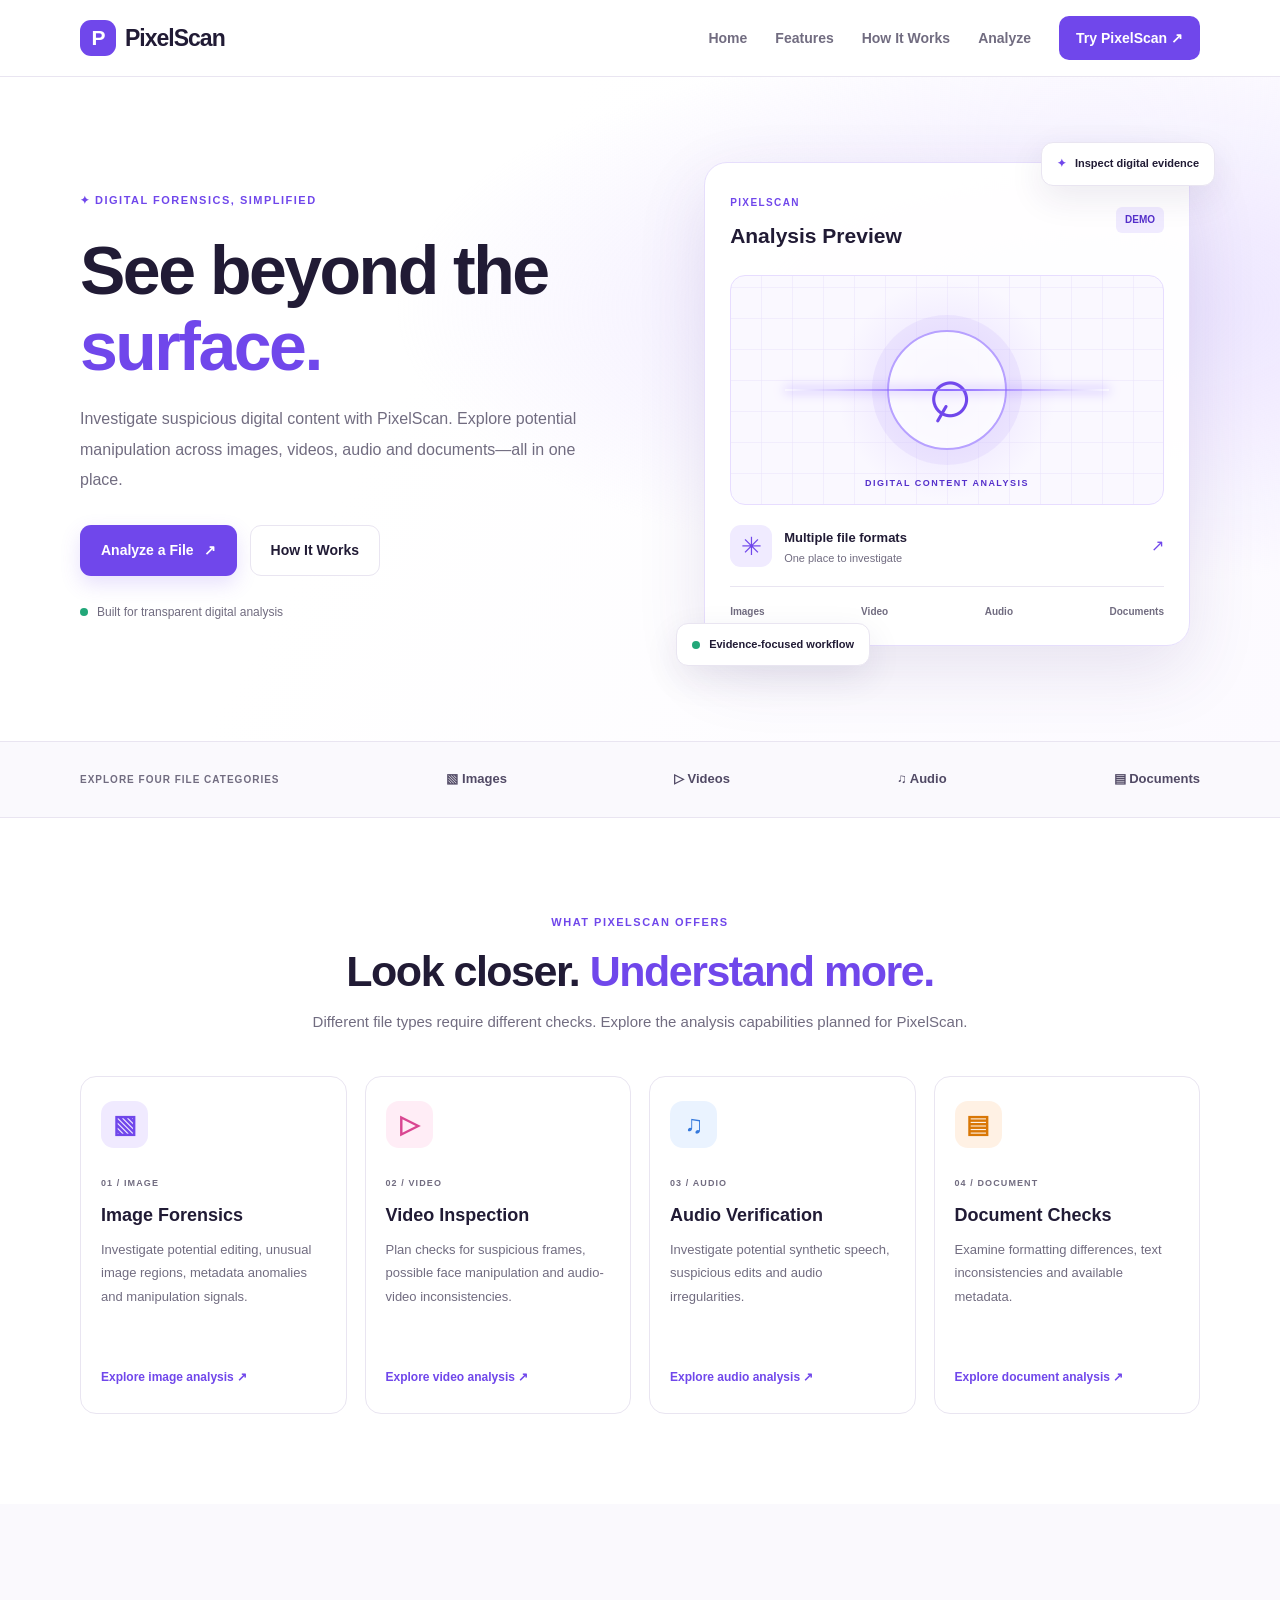
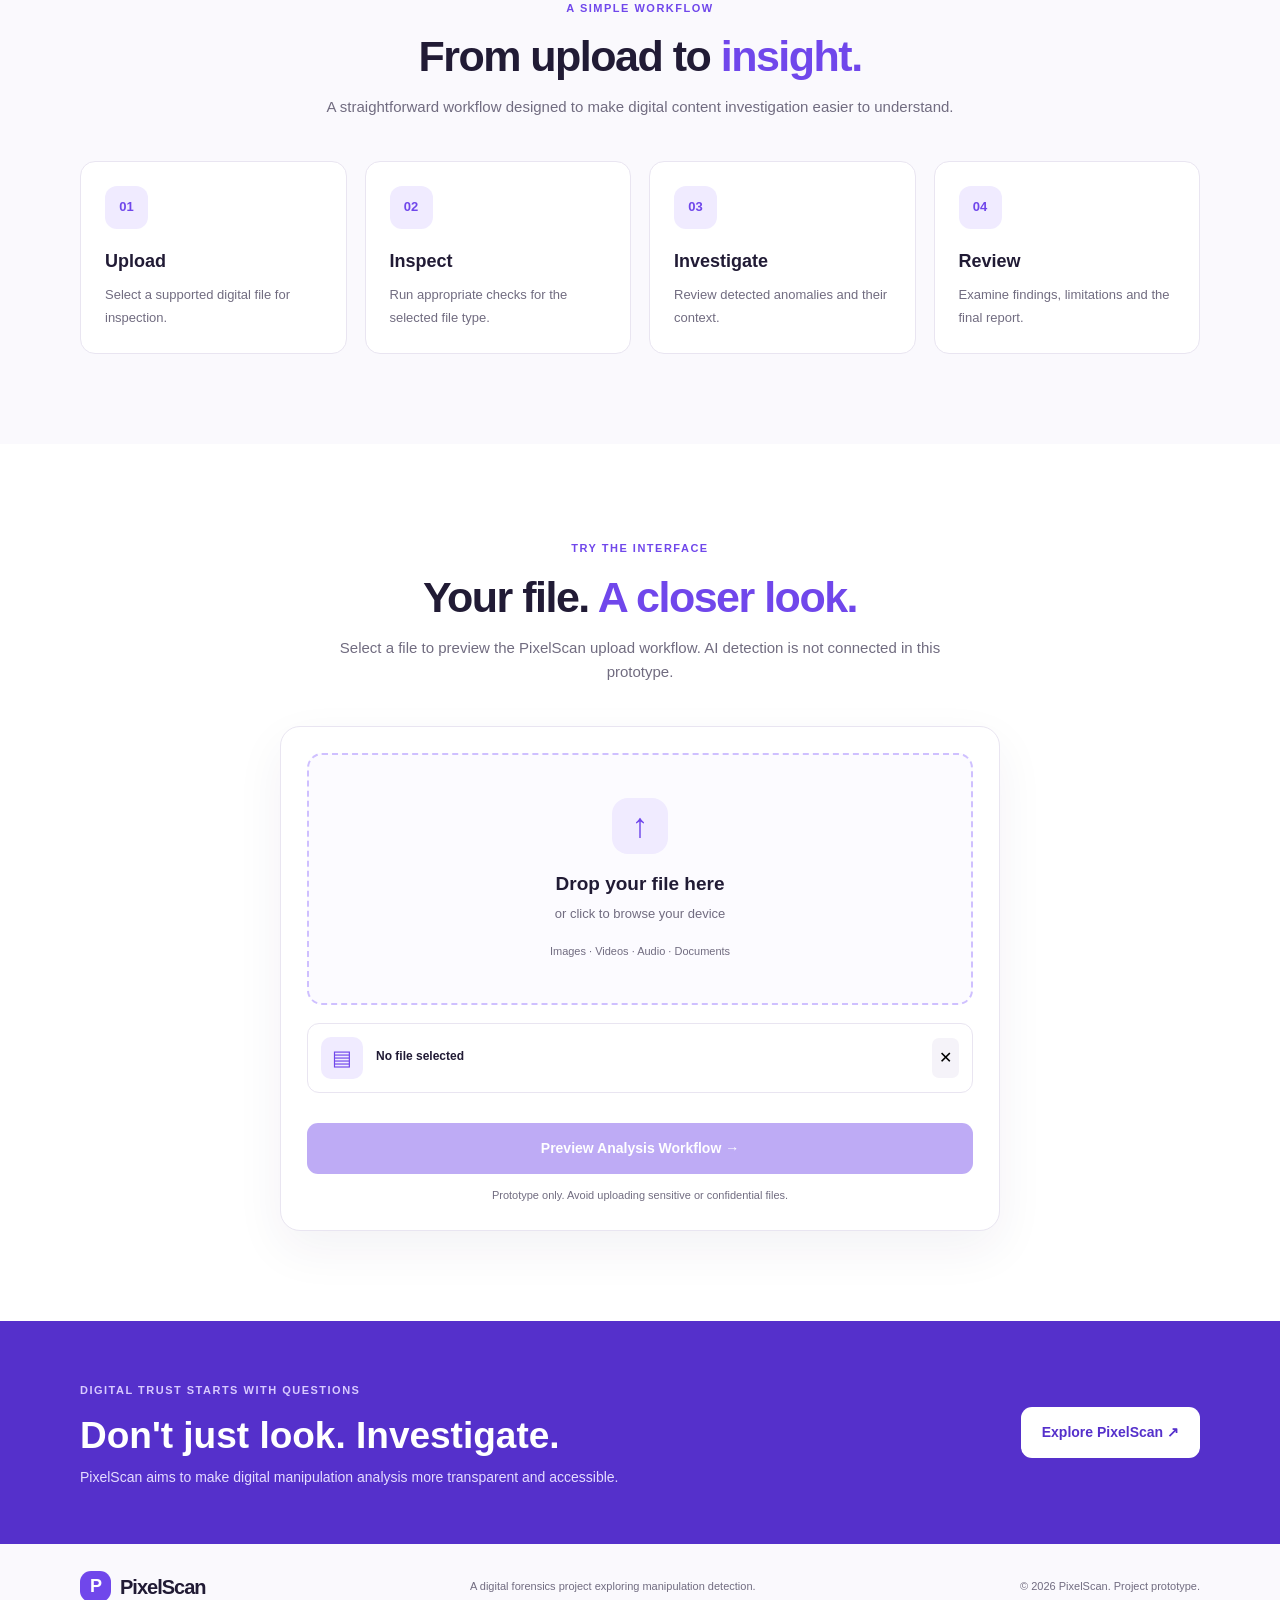
==== index.html @ 408bab65 "Add files via upload Add initial PixelScan frontend" ====
<!DOCTYPE html>
<html lang="en">
<head>
    <meta charset="UTF-8">
    <meta name="viewport" content="width=device-width, initial-scale=1.0">
    <meta name="description" content="PixelScan helps investigate potential manipulation in images, videos, audio and documents.">

    <title>PixelScan | Digital Forensics</title>

    <link rel="stylesheet" href="style.css">
    <script src="script.js" defer></script>
</head>
<body>

    <!-- NAVIGATION -->
    <header class="site-header">
        <nav class="navbar container" aria-label="Main navigation">

            <a href="#home" class="logo" aria-label="PixelScan home">
                <span class="logo-icon">P</span>
                <span>PixelScan</span>
            </a>

            <button
                class="menu-toggle"
                id="menu-toggle"
                aria-label="Open navigation menu"
                aria-expanded="false"
                aria-controls="nav-links">
                ☰
            </button>

            <div class="nav-links" id="nav-links">
                <a href="#home">Home</a>
                <a href="#features">Features</a>
                <a href="#how-it-works">How It Works</a>
                <a href="#analyze">Analyze</a>
                <a href="#analyze" class="nav-cta">Try PixelScan ↗</a>
            </div>

        </nav>
    </header>

    <main>

        <!-- HERO SECTION -->
        <section class="hero section-padding" id="home">
            <div class="container hero-grid">

                <div class="hero-content">
                    <span class="eyebrow">
                        ✦ DIGITAL FORENSICS, SIMPLIFIED
                    </span>

                    <h1>
                        See beyond the
                        <span>surface.</span>
                    </h1>

                    <p class="hero-description">
                        Investigate suspicious digital content with PixelScan.
                        Explore potential manipulation across images, videos,
                        audio and documents—all in one place.
                    </p>

                    <div class="hero-actions">
                        <a href="#analyze" class="button button-primary">
                            Analyze a File <span>↗</span>
                        </a>

                        <a href="#how-it-works" class="button button-secondary">
                            How It Works
                        </a>
                    </div>

                    <div class="trust-note">
                        <span class="status-dot"></span>
                        Built for transparent digital analysis
                    </div>
                </div>

                <!-- VISUAL ANALYSIS PREVIEW -->
                <div class="hero-visual">

                    <div class="analysis-card">

                        <div class="card-top">
                            <div>
                                <span class="small-label">PIXELSCAN</span>
                                <h2>Analysis Preview</h2>
                            </div>

                            <span class="demo-badge">DEMO</span>
                        </div>

                        <div class="preview-art">
                            <div class="scan-circle">
                                <span class="scan-symbol">⌕</span>
                            </div>

                            <span class="scan-line"></span>

                            <span class="scan-caption">
                                DIGITAL CONTENT ANALYSIS
                            </span>
                        </div>

                        <div class="preview-details">
                            <div class="preview-icon">✳</div>

                            <div>
                                <strong>Multiple file formats</strong>
                                <p>One place to investigate</p>
                            </div>

                            <span class="preview-arrow">↗</span>
                        </div>

                        <div class="preview-footer">
                            <span>Images</span>
                            <span>Video</span>
                            <span>Audio</span>
                            <span>Documents</span>
                        </div>

                    </div>

                    <div class="floating-tag tag-top">
                        <span>✦</span>
                        Inspect digital evidence
                    </div>

                    <div class="floating-tag tag-bottom">
                        <span class="status-dot"></span>
                        Evidence-focused workflow
                    </div>

                </div>
            </div>
        </section>

        <!-- FILE CATEGORIES -->
        <section class="file-strip" aria-label="File categories">
            <div class="container file-strip-inner">
                <span>EXPLORE FOUR FILE CATEGORIES</span>
                <span>▧ Images</span>
                <span>▷ Videos</span>
                <span>♫ Audio</span>
                <span>▤ Documents</span>
            </div>
        </section>

        <!-- FEATURES -->
        <section class="features section-padding" id="features">
            <div class="container">

                <div class="section-heading">
                    <span class="eyebrow">WHAT PIXELSCAN OFFERS</span>

                    <h2>
                        Look closer.
                        <span>Understand more.</span>
                    </h2>

                    <p>
                        Different file types require different checks.
                        Explore the analysis capabilities planned for PixelScan.
                    </p>
                </div>

                <div class="feature-grid">

                    <article class="feature-card">
                        <div class="feature-icon purple-icon">▧</div>
                        <span class="feature-number">01 / IMAGE</span>
                        <h3>Image Forensics</h3>

                        <p>
                            Investigate potential editing, unusual image
                            regions, metadata anomalies and manipulation signals.
                        </p>

                        <a href="#analyze">Explore image analysis ↗</a>
                    </article>

                    <article class="feature-card">
                        <div class="feature-icon pink-icon">▷</div>
                        <span class="feature-number">02 / VIDEO</span>
                        <h3>Video Inspection</h3>

                        <p>
                            Plan checks for suspicious frames, possible face
                            manipulation and audio-video inconsistencies.
                        </p>

                        <a href="#analyze">Explore video analysis ↗</a>
                    </article>

                    <article class="feature-card">
                        <div class="feature-icon blue-icon">♫</div>
                        <span class="feature-number">03 / AUDIO</span>
                        <h3>Audio Verification</h3>

                        <p>
                            Investigate potential synthetic speech,
                            suspicious edits and audio irregularities.
                        </p>

                        <a href="#analyze">Explore audio analysis ↗</a>
                    </article>

                    <article class="feature-card">
                        <div class="feature-icon orange-icon">▤</div>
                        <span class="feature-number">04 / DOCUMENT</span>
                        <h3>Document Checks</h3>

                        <p>
                            Examine formatting differences, text
                            inconsistencies and available metadata.
                        </p>

                        <a href="#analyze">Explore document analysis ↗</a>
                    </article>

                </div>
            </div>
        </section>

        <!-- HOW IT WORKS -->
        <section class="workflow section-padding" id="how-it-works">
            <div class="container">

                <div class="section-heading">
                    <span class="eyebrow">A SIMPLE WORKFLOW</span>

                    <h2>
                        From upload to
                        <span>insight.</span>
                    </h2>

                    <p>
                        A straightforward workflow designed to make
                        digital content investigation easier to understand.
                    </p>
                </div>

                <div class="steps-grid">

                    <article class="step-card">
                        <span class="step-number">01</span>
                        <h3>Upload</h3>
                        <p>Select a supported digital file for inspection.</p>
                    </article>

                    <article class="step-card">
                        <span class="step-number">02</span>
                        <h3>Inspect</h3>
                        <p>Run appropriate checks for the selected file type.</p>
                    </article>

                    <article class="step-card">
                        <span class="step-number">03</span>
                        <h3>Investigate</h3>
                        <p>Review detected anomalies and their context.</p>
                    </article>

                    <article class="step-card">
                        <span class="step-number">04</span>
                        <h3>Review</h3>
                        <p>Examine findings, limitations and the final report.</p>
                    </article>

                </div>
            </div>
        </section>

        <!-- UPLOAD INTERFACE -->
        <section class="analyze-section section-padding" id="analyze">
            <div class="container">

                <div class="section-heading">
                    <span class="eyebrow">TRY THE INTERFACE</span>

                    <h2>
                        Your file.
                        <span>A closer look.</span>
                    </h2>

                    <p>
                        Select a file to preview the PixelScan upload workflow.
                        AI detection is not connected in this prototype.
                    </p>
                </div>

                <div class="upload-card">

                    <div
                        class="drop-zone"
                        id="drop-zone"
                        tabindex="0"
                        role="button"
                        aria-label="Choose or drop a file to preview">

                        <input
                            type="file"
                            id="file-input"
                            accept="image/*,video/*,audio/*,.pdf,.doc,.docx,.txt"
                            hidden>

                        <div class="upload-icon">↑</div>

                        <h3>Drop your file here</h3>
                        <p>or click to browse your device</p>

                        <span class="file-types">
                            Images · Videos · Audio · Documents
                        </span>
                    </div>

                    <div class="selected-file" id="selected-file" hidden>
                        <div class="selected-file-icon">▤</div>

                        <div class="selected-file-info">
                            <strong id="file-name">No file selected</strong>
                            <span id="file-size"></span>
                        </div>

                        <button
                            type="button"
                            id="remove-file"
                            class="remove-file"
                            aria-label="Remove selected file">
                            ✕
                        </button>
                    </div>

                    <p class="upload-error" id="upload-error" role="alert"></p>

                    <button
                        type="button"
                        class="button button-primary analyze-button"
                        id="analyze-button"
                        disabled>
                        Preview Analysis Workflow →
                    </button>

                    <p class="privacy-note">
                        Prototype only. Avoid uploading sensitive or confidential files.
                    </p>

                    <div
                        class="demo-message"
                        id="demo-message"
                        role="status"
                        aria-live="polite"
                        hidden>
                    </div>

                </div>
            </div>
        </section>

        <!-- FINAL CALL TO ACTION -->
        <section class="final-cta">
            <div class="container final-cta-inner">

                <div>
                    <span class="eyebrow">
                        DIGITAL TRUST STARTS WITH QUESTIONS
                    </span>

                    <h2>Don't just look. Investigate.</h2>

                    <p>
                        PixelScan aims to make digital manipulation
                        analysis more transparent and accessible.
                    </p>
                </div>

                <a href="#analyze" class="button button-light">
                    Explore PixelScan ↗
                </a>

            </div>
        </section>

    </main>

    <!-- FOOTER -->
    <footer class="site-footer">
        <div class="container footer-inner">

            <a href="#home" class="logo footer-logo" aria-label="PixelScan home">
                <span class="logo-icon">P</span>
                <span>PixelScan</span>
            </a>

            <p>
                A digital forensics project exploring manipulation detection.
            </p>

            <span class="copyright">
                © 2026 PixelScan. Project prototype.
            </span>

        </div>
    </footer>

</body>
</html>
---- style.css ----
/* =========================================
   1. DESIGN SYSTEM AND RESET
========================================= */

:root {
    --purple: #7047eb;
    --purple-dark: #5530cb;
    --purple-light: #f0ebff;
    --text-dark: #211b35;
    --text-muted: #716c80;
    --border: #e9e5f1;
    --background: #ffffff;
    --soft-background: #faf9fd;
}

* {
    margin: 0;
    padding: 0;
    box-sizing: border-box;
}

html {
    scroll-behavior: smooth;
    scroll-padding-top: 85px;
}

body {
    font-family: Inter, "Segoe UI", Arial, sans-serif;
    color: var(--text-dark);
    background: var(--background);
    line-height: 1.6;
    overflow-x: hidden;
}

a {
    color: inherit;
    text-decoration: none;
}

button,
input {
    font: inherit;
}

button,
a {
    -webkit-tap-highlight-color: transparent;
}

button:focus-visible,
a:focus-visible,
.drop-zone:focus-visible {
    outline: 3px solid #a78bfa;
    outline-offset: 4px;
}

.container {
    width: min(1120px, calc(100% - 48px));
    margin-inline: auto;
}

.section-padding {
    padding: 90px 0;
}

/* =========================================
   2. NAVIGATION
========================================= */

.site-header {
    position: sticky;
    top: 0;
    z-index: 100;
    background: rgba(255, 255, 255, 0.94);
    border-bottom: 1px solid var(--border);
    backdrop-filter: blur(14px);
}

.navbar {
    min-height: 76px;
    display: flex;
    align-items: center;
    justify-content: space-between;
    gap: 24px;
}

.logo {
    display: inline-flex;
    align-items: center;
    gap: 9px;
    font-size: 23px;
    font-weight: 800;
    letter-spacing: -1px;
    white-space: nowrap;
}

.logo-icon {
    display: grid;
    place-items: center;
    width: 36px;
    height: 36px;
    border-radius: 11px;
    background: var(--purple);
    color: white;
    font-size: 21px;
}

.nav-links {
    display: flex;
    align-items: center;
    gap: 28px;
}

.nav-links a {
    color: var(--text-muted);
    font-size: 14px;
    font-weight: 600;
    transition:
        color 0.3s ease,
        background-color 0.3s ease,
        transform 0.3s ease;
}

.nav-links a:hover {
    color: var(--purple);
}

.nav-links .nav-cta {
    padding: 11px 17px;
    border-radius: 10px;
    background: var(--purple);
    color: white;
}

.nav-links .nav-cta:hover {
    background: var(--purple-dark);
    transform: translateY(-2px);
}

.menu-toggle {
    display: none;
    border: 0;
    background: var(--purple-light);
    color: var(--purple-dark);
    padding: 8px 12px;
    border-radius: 9px;
    cursor: pointer;
    font-size: 23px;
}

/* =========================================
   3. HERO SECTION
========================================= */

.hero {
    position: relative;
    overflow: hidden;
    padding-top: 65px;
    padding-bottom: 75px;
    background:
        radial-gradient(
            ellipse at 85% 35%,
            rgba(220, 207, 255, 0.56) 0%,
            transparent 45%
        ),
        linear-gradient(120deg, #ffffff 35%, #fcfaff 100%);
}

.hero-grid {
    display: grid;
    grid-template-columns: 1.05fr 0.95fr;
    align-items: center;
    gap: 55px;
}

.eyebrow {
    display: inline-block;
    color: var(--purple);
    font-size: 11px;
    font-weight: 800;
    letter-spacing: 1.5px;
}

.hero h1 {
    max-width: 580px;
    margin: 20px 0;
    font-size: clamp(43px, 5.5vw, 68px);
    line-height: 1.12;
    letter-spacing: -2.5px;
}

.hero h1 span,
.section-heading h2 span {
    color: var(--purple);
}

.hero-description {
    max-width: 500px;
    color: var(--text-muted);
    font-size: 16px;
    line-height: 1.9;
}

.hero-actions {
    display: flex;
    flex-wrap: wrap;
    gap: 13px;
    margin-top: 30px;
}

.button {
    display: inline-flex;
    justify-content: center;
    align-items: center;
    gap: 10px;
    min-height: 48px;
    padding: 13px 20px;
    border: 1px solid transparent;
    border-radius: 11px;
    font-weight: 700;
    font-size: 14px;
    cursor: pointer;
    transition:
        color 0.3s ease,
        background-color 0.3s ease,
        border-color 0.3s ease,
        box-shadow 0.3s ease,
        transform 0.3s ease;
}

.button:hover:not(:disabled) {
    transform: translateY(-3px);
}

.button-primary {
    background: var(--purple);
    color: white;
    box-shadow: 0 8px 20px rgba(112, 71, 235, 0.17);
}

.button-primary:hover:not(:disabled) {
    background: var(--purple-dark);
    box-shadow: 0 12px 25px rgba(112, 71, 235, 0.25);
}

.button-secondary {
    background: white;
    color: var(--text-dark);
    border-color: var(--border);
}

.button-secondary:hover {
    border-color: #c7b6ff;
    background: #fcfaff;
}

.trust-note {
    display: flex;
    align-items: center;
    gap: 9px;
    margin-top: 27px;
    color: var(--text-muted);
    font-size: 12px;
}

.status-dot {
    width: 8px;
    height: 8px;
    flex-shrink: 0;
    border-radius: 50%;
    background: #22a779;
}

/* =========================================
   4. ANALYSIS PREVIEW CARD
========================================= */

.hero-visual {
    position: relative;
    padding: 20px 10px;
}

.analysis-card {
    position: relative;
    z-index: 1;
    padding: 25px;
    border: 1px solid #e6defc;
    border-radius: 23px;
    background: rgba(255, 255, 255, 0.97);
    box-shadow: 0 25px 70px rgba(71, 47, 130, 0.12);
    animation: cardFloat 5s ease-in-out infinite;
}

.card-top {
    display: flex;
    align-items: center;
    justify-content: space-between;
    gap: 12px;
}

.small-label {
    color: var(--purple);
    font-size: 10px;
    font-weight: 800;
    letter-spacing: 1.4px;
}

.card-top h2 {
    margin-top: 5px;
    font-size: 21px;
}

.demo-badge {
    padding: 5px 9px;
    border-radius: 6px;
    background: var(--purple-light);
    color: var(--purple-dark);
    font-size: 10px;
    font-weight: 800;
}

.preview-art {
    position: relative;
    display: grid;
    place-items: center;
    min-height: 230px;
    margin-top: 23px;
    overflow: hidden;
    border: 1px solid #e7ddff;
    border-radius: 15px;
    background:
        radial-gradient(circle at center, #e7ddff 0%, transparent 45%),
        repeating-linear-gradient(
            0deg,
            transparent,
            transparent 30px,
            #e9e2fb 31px
        ),
        repeating-linear-gradient(
            90deg,
            transparent,
            transparent 30px,
            #e9e2fb 31px
        ),
        #faf8ff;
}

.scan-circle {
    display: grid;
    place-items: center;
    width: 120px;
    height: 120px;
    border: 2px solid #b7a1ff;
    border-radius: 50%;
    background: rgba(255, 255, 255, 0.75);
    box-shadow: 0 0 0 15px rgba(112, 71, 235, 0.07);
}

.scan-symbol {
    color: var(--purple);
    font-size: 78px;
    line-height: 1;
    transform: rotate(-15deg);
}

.scan-line {
    position: absolute;
    width: 75%;
    height: 2px;
    background: linear-gradient(
        90deg,
        transparent,
        #8d69ff,
        transparent
    );
    box-shadow: 0 0 12px #8d69ff;
    animation: scanPulse 2.8s ease-in-out infinite;
    transform-origin: center;
}

.scan-caption {
    position: absolute;
    bottom: 14px;
    color: var(--purple-dark);
    font-size: 9px;
    font-weight: 800;
    letter-spacing: 1.5px;
}

.preview-details {
    display: flex;
    align-items: center;
    gap: 12px;
    padding: 19px 0;
}

.preview-icon {
    display: grid;
    place-items: center;
    width: 42px;
    height: 42px;
    border-radius: 11px;
    background: var(--purple-light);
    color: var(--purple);
    font-size: 25px;
}

.preview-details strong {
    font-size: 13px;
}

.preview-details p {
    color: var(--text-muted);
    font-size: 11px;
}

.preview-arrow {
    margin-left: auto;
    color: var(--purple);
}

.preview-footer {
    display: flex;
    flex-wrap: wrap;
    justify-content: space-between;
    gap: 8px;
    padding-top: 17px;
    border-top: 1px solid var(--border);
    color: var(--text-muted);
    font-size: 10px;
    font-weight: 600;
}

.floating-tag {
    position: absolute;
    z-index: 2;
    display: flex;
    align-items: center;
    gap: 9px;
    padding: 12px 15px;
    border: 1px solid var(--border);
    border-radius: 12px;
    background: white;
    box-shadow: 0 12px 35px rgba(45, 28, 90, 0.09);
    font-size: 11px;
    font-weight: 700;
    transition: transform 0.3s ease;
}

.floating-tag span:first-child {
    color: var(--purple);
}

.tag-top {
    top: 0;
    right: -15px;
}

.tag-top:hover {
    transform: translateY(-4px);
}

.tag-bottom {
    bottom: 0;
    left: -18px;
}

.tag-bottom:hover {
    transform: translateY(4px);
}

/* =========================================
   5. FILE CATEGORY STRIP
========================================= */

.file-strip {
    border-top: 1px solid var(--border);
    border-bottom: 1px solid var(--border);
    background: var(--soft-background);
}

.file-strip-inner {
    display: flex;
    align-items: center;
    justify-content: space-between;
    flex-wrap: wrap;
    gap: 20px;
    min-height: 75px;
    padding-block: 18px;
    color: #514a65;
    font-size: 13px;
    font-weight: 700;
}

.file-strip-inner span:first-child {
    color: var(--text-muted);
    font-size: 10px;
    letter-spacing: 1px;
}

/* =========================================
   6. SECTION HEADINGS
========================================= */

.section-heading {
    max-width: 660px;
    margin: 0 auto 42px;
    text-align: center;
}

.section-heading h2 {
    margin: 12px 0;
    font-size: clamp(30px, 4vw, 43px);
    line-height: 1.2;
    letter-spacing: -1.5px;
}

.section-heading > p {
    color: var(--text-muted);
    font-size: 15px;
}

/* =========================================
   7. FEATURE CARDS
========================================= */

.features {
    background: white;
}

.feature-grid {
    display: grid;
    grid-template-columns: repeat(4, minmax(0, 1fr));
    gap: 18px;
}

.feature-card {
    padding: 24px 20px;
    border: 1px solid var(--border);
    border-radius: 16px;
    background: white;
    transition:
        transform 0.3s ease,
        box-shadow 0.3s ease,
        border-color 0.3s ease;
}

.feature-card:hover {
    transform: translateY(-5px);
    border-color: #d2c3ff;
    box-shadow: 0 15px 35px rgba(67, 43, 125, 0.08);
}

.feature-icon {
    display: grid;
    place-items: center;
    width: 47px;
    height: 47px;
    margin-bottom: 20px;
    border-radius: 13px;
    font-size: 25px;
    font-weight: 800;
}

.purple-icon {
    background: #f0eaff;
    color: #7047eb;
}

.pink-icon {
    background: #ffedf6;
    color: #d94691;
}

.blue-icon {
    background: #eaf3ff;
    color: #3478dc;
}

.orange-icon {
    background: #fff1e4;
    color: #d97706;
}

.feature-number {
    color: var(--text-muted);
    font-size: 9px;
    font-weight: 800;
    letter-spacing: 1.1px;
}

.feature-card h3 {
    margin: 8px 0;
    font-size: 18px;
}

.feature-card p {
    min-height: 112px;
    color: var(--text-muted);
    font-size: 13px;
    line-height: 1.8;
}

.feature-card > a {
    display: inline-block;
    margin-top: 18px;
    color: var(--purple);
    font-size: 12px;
    font-weight: 700;
    transition: color 0.3s ease;
}

.feature-card > a:hover {
    color: var(--purple-dark);
}

/* =========================================
   8. WORKFLOW
========================================= */

.workflow {
    background: var(--soft-background);
}

.steps-grid {
    display: grid;
    grid-template-columns: repeat(4, minmax(0, 1fr));
    gap: 18px;
}

.step-card {
    padding: 24px;
    border: 1px solid var(--border);
    border-radius: 15px;
    background: white;
    transition:
        transform 0.3s ease,
        border-color 0.3s ease,
        box-shadow 0.3s ease;
}

.step-card:hover {
    transform: translateY(-4px);
    border-color: #d2c3ff;
    box-shadow: 0 12px 30px rgba(67, 43, 125, 0.06);
}

.step-number {
    display: inline-grid;
    place-items: center;
    width: 43px;
    height: 43px;
    border-radius: 12px;
    background: var(--purple-light);
    color: var(--purple);
    font-weight: 800;
    font-size: 13px;
}

.step-card h3 {
    margin: 18px 0 7px;
    font-size: 18px;
}

.step-card p {
    color: var(--text-muted);
    font-size: 13px;
    line-height: 1.8;
}

/* =========================================
   9. UPLOAD INTERFACE
========================================= */

.analyze-section {
    background: white;
}

.upload-card {
    max-width: 720px;
    margin: 0 auto;
    padding: 26px;
    border: 1px solid var(--border);
    border-radius: 20px;
    background: white;
    box-shadow: 0 18px 50px rgba(47, 31, 90, 0.06);
    transition: box-shadow 0.3s ease;
}

.upload-card:hover {
    box-shadow: 0 22px 55px rgba(47, 31, 90, 0.09);
}

.drop-zone {
    display: flex;
    flex-direction: column;
    align-items: center;
    padding: 43px 20px;
    border: 2px dashed #cfc0ff;
    border-radius: 15px;
    background: #fcfbff;
    text-align: center;
    cursor: pointer;
    transition:
        background-color 0.3s ease,
        border-color 0.3s ease,
        transform 0.3s ease;
}

.drop-zone:hover,
.drop-zone.drag-over {
    border-color: var(--purple);
    background: #f5f0ff;
    transform: translateY(-2px);
}

.upload-icon {
    display: grid;
    place-items: center;
    width: 56px;
    height: 56px;
    margin-bottom: 15px;
    border-radius: 16px;
    background: var(--purple-light);
    color: var(--purple);
    font-size: 34px;
    font-weight: 700;
}

.drop-zone h3 {
    font-size: 19px;
}

.drop-zone p {
    margin-top: 5px;
    color: var(--text-muted);
    font-size: 13px;
}

.file-types {
    margin-top: 18px;
    color: var(--text-muted);
    font-size: 11px;
}

.selected-file {
    display: flex;
    align-items: center;
    gap: 13px;
    margin-top: 18px;
    padding: 13px;
    border: 1px solid var(--border);
    border-radius: 12px;
}

.selected-file-icon {
    display: grid;
    place-items: center;
    width: 42px;
    height: 42px;
    flex-shrink: 0;
    border-radius: 10px;
    background: var(--purple-light);
    color: var(--purple);
    font-size: 21px;
}

.selected-file-info {
    display: flex;
    flex-direction: column;
    min-width: 0;
    gap: 3px;
}

.selected-file-info strong {
    overflow-wrap: anywhere;
    font-size: 12px;
}

.selected-file-info span {
    color: var(--text-muted);
    font-size: 11px;
}

.remove-file {
    margin-left: auto;
    padding: 7px;
    border: 0;
    border-radius: 7px;
    background: #f5f3f9;
    cursor: pointer;
    transition: background-color 0.2s ease;
}

.remove-file:hover {
    background: #e8e0ff;
}

.upload-error {
    margin-top: 12px;
    color: #b42318;
    font-size: 12px;
}

.analyze-button {
    width: 100%;
    margin-top: 18px;
}

.analyze-button:disabled {
    opacity: 0.45;
    cursor: not-allowed;
    box-shadow: none;
}

.privacy-note {
    margin-top: 13px;
    color: var(--text-muted);
    text-align: center;
    font-size: 11px;
}

.demo-message {
    margin-top: 18px;
    padding: 16px;
    border: 1px solid #d8caff;
    border-radius: 12px;
    background: #f8f5ff;
    color: #40316f;
    font-size: 13px;
    line-height: 1.8;
    overflow-wrap: anywhere;
}

/* =========================================
   10. FINAL CALL TO ACTION
========================================= */

.final-cta {
    padding: 55px 0;
    background: var(--purple-dark);
    color: white;
}

.final-cta-inner {
    display: flex;
    align-items: center;
    justify-content: space-between;
    gap: 35px;
}

.final-cta .eyebrow {
    color: #d8caff;
}

.final-cta h2 {
    margin: 12px 0 8px;
    font-size: clamp(26px, 4vw, 37px);
    line-height: 1.2;
}

.final-cta p {
    max-width: 560px;
    color: #e5dcff;
    font-size: 14px;
}

.button-light {
    flex-shrink: 0;
    background: white;
    color: var(--purple-dark);
}

.button-light:hover {
    background: #f1ebff;
}

/* =========================================
   11. FOOTER
========================================= */

.site-footer {
    background: #faf9fd;
}

.footer-inner {
    display: flex;
    align-items: center;
    justify-content: space-between;
    flex-wrap: wrap;
    gap: 20px;
    padding-block: 27px;
}

.footer-logo {
    font-size: 20px;
}

.footer-logo .logo-icon {
    width: 31px;
    height: 31px;
    font-size: 18px;
}

.footer-inner p,
.copyright {
    color: var(--text-muted);
    font-size: 11px;
}

/* =========================================
   12. SCROLL REVEAL ANIMATIONS
========================================= */

.reveal {
    opacity: 0;
    transform: translateY(22px);
    transition:
        opacity 0.7s ease,
        transform 0.7s ease;
}

.reveal.visible {
    opacity: 1;
    transform: translateY(0);
}

/* =========================================
   13. KEYFRAME ANIMATIONS
========================================= */

@keyframes cardFloat {
    0%, 100% {
        transform: translateY(0);
    }

    50% {
        transform: translateY(-7px);
    }
}

@keyframes scanPulse {
    0%, 100% {
        opacity: 0.45;
        transform: scaleX(0.65);
    }

    50% {
        opacity: 1;
        transform: scaleX(1);
    }
}

/* =========================================
   14. TABLET RESPONSIVENESS
========================================= */

@media (max-width: 950px) {
    .hero-grid {
        grid-template-columns: 1fr 0.9fr;
        gap: 30px;
    }

    .hero h1 {
        font-size: 49px;
        letter-spacing: -2px;
    }

    .feature-grid,
    .steps-grid {
        grid-template-columns: repeat(2, minmax(0, 1fr));
    }

    .nav-links {
        gap: 16px;
    }

    .nav-links a {
        font-size: 12px;
    }

    .tag-top {
        right: -5px;
    }

    .tag-bottom {
        left: -5px;
    }
}

/* =========================================
   15. MOBILE RESPONSIVENESS
========================================= */

@media (max-width: 680px) {
    .container {
        width: calc(100% - 32px);
    }

    .section-padding {
        padding: 65px 0;
    }

    .navbar {
        min-height: 68px;
    }

    .menu-toggle {
        display: block;
    }

    .nav-links {
        position: absolute;
        top: calc(100% + 1px);
        left: 0;
        right: 0;
        display: none;
        flex-direction: column;
        align-items: stretch;
        gap: 0;
        padding: 12px 16px 18px;
        border-bottom: 1px solid var(--border);
        background: white;
        box-shadow: 0 15px 25px rgba(30, 20, 60, 0.07);
    }

    .nav-links.active {
        display: flex;
    }

    .nav-links a {
        padding: 13px 8px;
        font-size: 14px;
    }

    .nav-links .nav-cta {
        margin-top: 6px;
        text-align: center;
    }

    .hero {
        padding-top: 48px;
        padding-bottom: 55px;
    }

    .hero-grid {
        grid-template-columns: 1fr;
        gap: 32px;
    }

    .hero h1 {
        max-width: 460px;
        font-size: clamp(43px, 11vw, 58px);
        letter-spacing: -2px;
    }

    .hero-description {
        font-size: 15px;
    }

    .hero-visual {
        max-width: 480px;
        width: 100%;
        margin: 0 auto;
        padding: 15px 7px;
    }

    .analysis-card {
        padding: 17px;
        animation: none;
    }

    .preview-art {
        min-height: 190px;
    }

    .floating-tag {
        padding: 9px 11px;
        font-size: 9px;
    }

    .file-strip-inner {
        justify-content: flex-start;
        gap: 14px 22px;
    }

    .file-strip-inner span:first-child {
        width: 100%;
    }

    .section-heading {
        margin-bottom: 30px;
    }

    .section-heading h2 {
        font-size: 32px;
        letter-spacing: -1px;
    }

    .feature-grid,
    .steps-grid {
        grid-template-columns: 1fr;
    }

    .feature-card p {
        min-height: 0;
    }

    .feature-card,
    .step-card {
        padding: 22px;
    }

    .upload-card {
        padding: 14px;
    }

    .drop-zone {
        padding: 32px 12px;
    }

    .final-cta-inner {
        align-items: flex-start;
        flex-direction: column;
        gap: 22px;
    }

    .footer-inner {
        align-items: flex-start;
        flex-direction: column;
        gap: 13px;
    }
}

/* =========================================
   16. SMALL MOBILE SCREENS
========================================= */

@media (max-width: 380px) {
    .logo {
        font-size: 20px;
    }

    .hero-actions {
        flex-direction: column;
    }

    .hero-actions .button {
        width: 100%;
    }

    .preview-footer {
        font-size: 9px;
    }

    .floating-tag {
        max-width: 175px;
    }
}

/* =========================================
   17. ACCESSIBILITY: REDUCED MOTION
========================================= */

@media (prefers-reduced-motion: reduce) {
    html {
        scroll-behavior: auto;
    }

    *,
    *::before,
    *::after {
        animation: none !important;
        transition: none !important;
    }

    .reveal {
        opacity: 1;
        transform: none;
    }
}
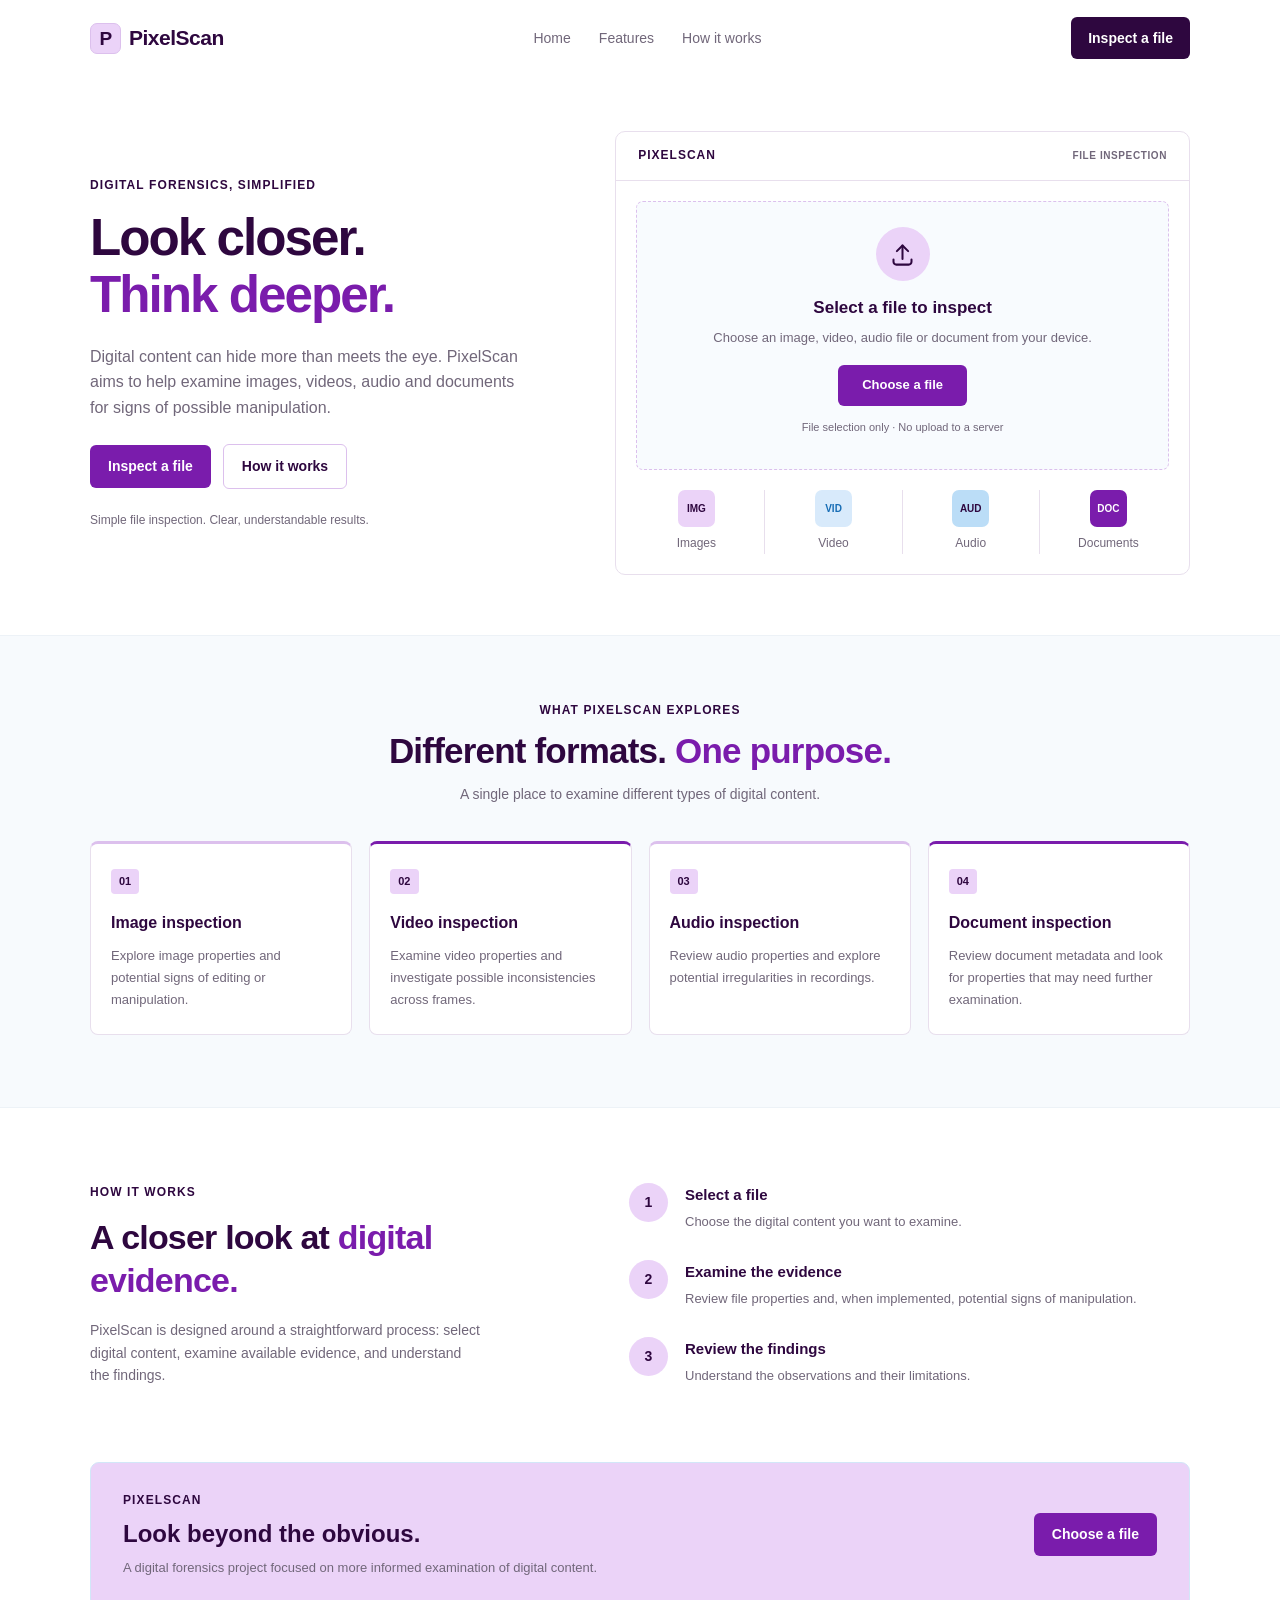
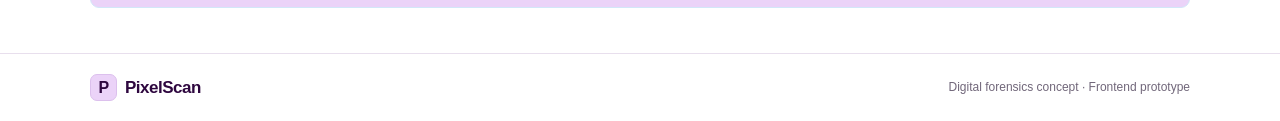
==== commit b34f999f: "Update PixelScan website design" ====
--- a/index.html
+++ b/index.html
@@ -1,411 +1,279 @@
-
-<!DOCTYPE html>
-<html lang="en">
-<head>
-    <meta charset="UTF-8">
-    <meta name="viewport" content="width=device-width, initial-scale=1.0">
-    <meta name="description" content="PixelScan helps investigate potential manipulation in images, videos, audio and documents.">
-
-    <title>PixelScan | Digital Forensics</title>
-
-    <link rel="stylesheet" href="style.css">
-    <script src="script.js" defer></script>
-</head>
-<body>
-
-    <!-- NAVIGATION -->
-    <header class="site-header">
-        <nav class="navbar container" aria-label="Main navigation">
-
-            <a href="#home" class="logo" aria-label="PixelScan home">
-                <span class="logo-icon">P</span>
-                <span>PixelScan</span>
-            </a>
-
-            <button
-                class="menu-toggle"
-                id="menu-toggle"
-                aria-label="Open navigation menu"
-                aria-expanded="false"
-                aria-controls="nav-links">
-                ☰
-            </button>
-
-            <div class="nav-links" id="nav-links">
-                <a href="#home">Home</a>
-                <a href="#features">Features</a>
-                <a href="#how-it-works">How It Works</a>
-                <a href="#analyze">Analyze</a>
-                <a href="#analyze" class="nav-cta">Try PixelScan ↗</a>
-            </div>
-
-        </nav>
-    </header>
-
-    <main>
-
-        <!-- HERO SECTION -->
-        <section class="hero section-padding" id="home">
-            <div class="container hero-grid">
-
-                <div class="hero-content">
-                    <span class="eyebrow">
-                        ✦ DIGITAL FORENSICS, SIMPLIFIED
-                    </span>
-
-                    <h1>
-                        See beyond the
-                        <span>surface.</span>
-                    </h1>
-
-                    <p class="hero-description">
-                        Investigate suspicious digital content with PixelScan.
-                        Explore potential manipulation across images, videos,
-                        audio and documents—all in one place.
-                    </p>
-
-                    <div class="hero-actions">
-                        <a href="#analyze" class="button button-primary">
-                            Analyze a File <span>↗</span>
-                        </a>
-
-                        <a href="#how-it-works" class="button button-secondary">
-                            How It Works
-                        </a>
-                    </div>
-
-                    <div class="trust-note">
-                        <span class="status-dot"></span>
-                        Built for transparent digital analysis
-                    </div>
-                </div>
-
-                <!-- VISUAL ANALYSIS PREVIEW -->
-                <div class="hero-visual">
-
-                    <div class="analysis-card">
-
-                        <div class="card-top">
-                            <div>
-                                <span class="small-label">PIXELSCAN</span>
-                                <h2>Analysis Preview</h2>
-                            </div>
-
-                            <span class="demo-badge">DEMO</span>
-                        </div>
-
-                        <div class="preview-art">
-                            <div class="scan-circle">
-                                <span class="scan-symbol">⌕</span>
-                            </div>
-
-                            <span class="scan-line"></span>
-
-                            <span class="scan-caption">
-                                DIGITAL CONTENT ANALYSIS
-                            </span>
-                        </div>
-
-                        <div class="preview-details">
-                            <div class="preview-icon">✳</div>
-
-                            <div>
-                                <strong>Multiple file formats</strong>
-                                <p>One place to investigate</p>
-                            </div>
-
-                            <span class="preview-arrow">↗</span>
-                        </div>
-
-                        <div class="preview-footer">
-                            <span>Images</span>
-                            <span>Video</span>
-                            <span>Audio</span>
-                            <span>Documents</span>
-                        </div>
-
-                    </div>
-
-                    <div class="floating-tag tag-top">
-                        <span>✦</span>
-                        Inspect digital evidence
-                    </div>
-
-                    <div class="floating-tag tag-bottom">
-                        <span class="status-dot"></span>
-                        Evidence-focused workflow
-                    </div>
-
-                </div>
-            </div>
-        </section>
-
-        <!-- FILE CATEGORIES -->
-        <section class="file-strip" aria-label="File categories">
-            <div class="container file-strip-inner">
-                <span>EXPLORE FOUR FILE CATEGORIES</span>
-                <span>▧ Images</span>
-                <span>▷ Videos</span>
-                <span>♫ Audio</span>
-                <span>▤ Documents</span>
-            </div>
-        </section>
-
-        <!-- FEATURES -->
-        <section class="features section-padding" id="features">
-            <div class="container">
-
-                <div class="section-heading">
-                    <span class="eyebrow">WHAT PIXELSCAN OFFERS</span>
-
-                    <h2>
-                        Look closer.
-                        <span>Understand more.</span>
-                    </h2>
-
-                    <p>
-                        Different file types require different checks.
-                        Explore the analysis capabilities planned for PixelScan.
-                    </p>
-                </div>
-
-                <div class="feature-grid">
-
-                    <article class="feature-card">
-                        <div class="feature-icon purple-icon">▧</div>
-                        <span class="feature-number">01 / IMAGE</span>
-                        <h3>Image Forensics</h3>
-
-                        <p>
-                            Investigate potential editing, unusual image
-                            regions, metadata anomalies and manipulation signals.
-                        </p>
-
-                        <a href="#analyze">Explore image analysis ↗</a>
-                    </article>
-
-                    <article class="feature-card">
-                        <div class="feature-icon pink-icon">▷</div>
-                        <span class="feature-number">02 / VIDEO</span>
-                        <h3>Video Inspection</h3>
-
-                        <p>
-                            Plan checks for suspicious frames, possible face
-                            manipulation and audio-video inconsistencies.
-                        </p>
-
-                        <a href="#analyze">Explore video analysis ↗</a>
-                    </article>
-
-                    <article class="feature-card">
-                        <div class="feature-icon blue-icon">♫</div>
-                        <span class="feature-number">03 / AUDIO</span>
-                        <h3>Audio Verification</h3>
-
-                        <p>
-                            Investigate potential synthetic speech,
-                            suspicious edits and audio irregularities.
-                        </p>
-
-                        <a href="#analyze">Explore audio analysis ↗</a>
-                    </article>
-
-                    <article class="feature-card">
-                        <div class="feature-icon orange-icon">▤</div>
-                        <span class="feature-number">04 / DOCUMENT</span>
-                        <h3>Document Checks</h3>
-
-                        <p>
-                            Examine formatting differences, text
-                            inconsistencies and available metadata.
-                        </p>
-
-                        <a href="#analyze">Explore document analysis ↗</a>
-                    </article>
-
-                </div>
-            </div>
-        </section>
-
-        <!-- HOW IT WORKS -->
-        <section class="workflow section-padding" id="how-it-works">
-            <div class="container">
-
-                <div class="section-heading">
-                    <span class="eyebrow">A SIMPLE WORKFLOW</span>
-
-                    <h2>
-                        From upload to
-                        <span>insight.</span>
-                    </h2>
-
-                    <p>
-                        A straightforward workflow designed to make
-                        digital content investigation easier to understand.
-                    </p>
-                </div>
-
-                <div class="steps-grid">
-
-                    <article class="step-card">
-                        <span class="step-number">01</span>
-                        <h3>Upload</h3>
-                        <p>Select a supported digital file for inspection.</p>
-                    </article>
-
-                    <article class="step-card">
-                        <span class="step-number">02</span>
-                        <h3>Inspect</h3>
-                        <p>Run appropriate checks for the selected file type.</p>
-                    </article>
-
-                    <article class="step-card">
-                        <span class="step-number">03</span>
-                        <h3>Investigate</h3>
-                        <p>Review detected anomalies and their context.</p>
-                    </article>
-
-                    <article class="step-card">
-                        <span class="step-number">04</span>
-                        <h3>Review</h3>
-                        <p>Examine findings, limitations and the final report.</p>
-                    </article>
-
-                </div>
-            </div>
-        </section>
-
-        <!-- UPLOAD INTERFACE -->
-        <section class="analyze-section section-padding" id="analyze">
-            <div class="container">
-
-                <div class="section-heading">
-                    <span class="eyebrow">TRY THE INTERFACE</span>
-
-                    <h2>
-                        Your file.
-                        <span>A closer look.</span>
-                    </h2>
-
-                    <p>
-                        Select a file to preview the PixelScan upload workflow.
-                        AI detection is not connected in this prototype.
-                    </p>
-                </div>
-
-                <div class="upload-card">
-
-                    <div
-                        class="drop-zone"
-                        id="drop-zone"
-                        tabindex="0"
-                        role="button"
-                        aria-label="Choose or drop a file to preview">
-
-                        <input
-                            type="file"
-                            id="file-input"
-                            accept="image/*,video/*,audio/*,.pdf,.doc,.docx,.txt"
-                            hidden>
-
-                        <div class="upload-icon">↑</div>
-
-                        <h3>Drop your file here</h3>
-                        <p>or click to browse your device</p>
-
-                        <span class="file-types">
-                            Images · Videos · Audio · Documents
-                        </span>
-                    </div>
-
-                    <div class="selected-file" id="selected-file" hidden>
-                        <div class="selected-file-icon">▤</div>
-
-                        <div class="selected-file-info">
-                            <strong id="file-name">No file selected</strong>
-                            <span id="file-size"></span>
-                        </div>
-
-                        <button
-                            type="button"
-                            id="remove-file"
-                            class="remove-file"
-                            aria-label="Remove selected file">
-                            ✕
-                        </button>
-                    </div>
-
-                    <p class="upload-error" id="upload-error" role="alert"></p>
-
-                    <button
-                        type="button"
-                        class="button button-primary analyze-button"
-                        id="analyze-button"
-                        disabled>
-                        Preview Analysis Workflow →
-                    </button>
-
-                    <p class="privacy-note">
-                        Prototype only. Avoid uploading sensitive or confidential files.
-                    </p>
-
-                    <div
-                        class="demo-message"
-                        id="demo-message"
-                        role="status"
-                        aria-live="polite"
-                        hidden>
-                    </div>
-
-                </div>
-            </div>
-        </section>
-
-        <!-- FINAL CALL TO ACTION -->
-        <section class="final-cta">
-            <div class="container final-cta-inner">
-
-                <div>
-                    <span class="eyebrow">
-                        DIGITAL TRUST STARTS WITH QUESTIONS
-                    </span>
-
-                    <h2>Don't just look. Investigate.</h2>
-
-                    <p>
-                        PixelScan aims to make digital manipulation
-                        analysis more transparent and accessible.
-                    </p>
-                </div>
-
-                <a href="#analyze" class="button button-light">
-                    Explore PixelScan ↗
-                </a>
-
-            </div>
-        </section>
-
-    </main>
-
-    <!-- FOOTER -->
-    <footer class="site-footer">
-        <div class="container footer-inner">
-
-            <a href="#home" class="logo footer-logo" aria-label="PixelScan home">
-                <span class="logo-icon">P</span>
-                <span>PixelScan</span>
-            </a>
-
-            <p>
-                A digital forensics project exploring manipulation detection.
-            </p>
-
-            <span class="copyright">
-                © 2026 PixelScan. Project prototype.
-            </span>
-
-        </div>
-    </footer>
-
-</body>
-</html>
+
+<!DOCTYPE html>
+<html lang="en">
+<head>
+    <meta charset="UTF-8">
+    <meta name="viewport" content="width=device-width, initial-scale=1.0">
+    <title>PixelScan | Digital Forensics</title>
+    <link rel="stylesheet" href="style.css">
+</head>
+<body>
+
+    <!-- Navigation -->
+    <header class="navbar">
+        <a href="#home" class="logo">
+            <span class="logo-icon">P</span>
+            PixelScan
+        </a>
+
+        <nav>
+            <a href="#home">Home</a>
+            <a href="#features">Features</a>
+            <a href="#how-it-works">How it works</a>
+        </nav>
+
+        <a href="#inspect" class="nav-button">Inspect a file</a>
+    </header>
+
+    <main>
+        <!-- Hero section -->
+        <section class="hero container" id="home">
+
+            <div class="hero-content">
+                <p class="eyebrow">DIGITAL FORENSICS, SIMPLIFIED</p>
+
+                <h1>
+                    Look closer.<br>
+                    <span>Think deeper.</span>
+                </h1>
+
+                <p class="hero-description">
+                    Digital content can hide more than meets the eye.
+                    PixelScan aims to help examine images, videos,
+                    audio and documents for signs of possible manipulation.
+                </p>
+
+                <div class="hero-actions">
+                    <a href="#inspect" class="primary-button">
+                        Inspect a file
+                    </a>
+
+                    <a href="#how-it-works" class="secondary-button">
+                        How it works
+                    </a>
+                </div>
+
+                <p class="small-note">
+                    Simple file inspection. Clear, understandable results.
+                </p>
+            </div>
+
+            <!-- File inspection panel -->
+            <div class="inspection-panel" id="inspect">
+
+                <div class="panel-header">
+                    <span>PIXELSCAN</span>
+                    <span class="panel-label">FILE INSPECTION</span>
+                </div>
+
+                <div class="upload-area">
+                    <div class="upload-icon">
+                        <svg viewBox="0 0 24 24" fill="none"
+                             stroke="currentColor" stroke-width="1.8"
+                             stroke-linecap="round" stroke-linejoin="round"
+                             aria-hidden="true">
+                            <path d="M12 16V4"></path>
+                            <path d="m7 9 5-5 5 5"></path>
+                            <path d="M20 16.5v2A2.5 2.5 0 0 1 17.5 21h-11A2.5 2.5 0 0 1 4 18.5v-2"></path>
+                        </svg>
+                    </div>
+
+                    <h2>Select a file to inspect</h2>
+
+                    <p>
+                        Choose an image, video, audio file or document
+                        from your device.
+                    </p>
+
+                    <label for="fileInput" class="file-button">
+                        Choose a file
+                    </label>
+
+                    <input
+                        type="file"
+                        id="fileInput"
+                        accept="image/*,video/*,audio/*,.pdf,.doc,.docx,.txt"
+                    >
+
+                    <p class="file-note">File selection only · No upload to a server</p>
+                    <p id="fileName" class="file-name" aria-live="polite">
+                    </p>
+                </div>
+
+                <div class="supported-formats">
+                    <div>
+                        <span class="format-icon image-icon">IMG</span>
+                        <span>Images</span>
+                    </div>
+
+                    <div>
+                        <span class="format-icon video-icon">VID</span>
+                        <span>Video</span>
+                    </div>
+
+                    <div>
+                        <span class="format-icon audio-icon">AUD</span>
+                        <span>Audio</span>
+                    </div>
+
+                    <div>
+                        <span class="format-icon doc-icon">DOC</span>
+                        <span>Documents</span>
+                    </div>
+                </div>
+
+            </div>
+        </section>
+
+        <!-- Features section -->
+        <section class="features-section" id="features">
+            <div class="container">
+
+                <div class="section-heading">
+                    <p class="eyebrow">WHAT PIXELSCAN EXPLORES</p>
+                    <h2>Different formats. <span>One purpose.</span></h2>
+                    <p>
+                        A single place to examine different types of digital content.
+                    </p>
+                </div>
+
+                <div class="feature-grid">
+
+                    <article class="feature-card">
+                        <span class="feature-number">01</span>
+                        <h3>Image inspection</h3>
+                        <p>
+                            Explore image properties and potential signs
+                            of editing or manipulation.
+                        </p>
+                    </article>
+
+                    <article class="feature-card">
+                        <span class="feature-number">02</span>
+                        <h3>Video inspection</h3>
+                        <p>
+                            Examine video properties and investigate
+                            possible inconsistencies across frames.
+                        </p>
+                    </article>
+
+                    <article class="feature-card">
+                        <span class="feature-number">03</span>
+                        <h3>Audio inspection</h3>
+                        <p>
+                            Review audio properties and explore
+                            potential irregularities in recordings.
+                        </p>
+                    </article>
+
+                    <article class="feature-card">
+                        <span class="feature-number">04</span>
+                        <h3>Document inspection</h3>
+                        <p>
+                            Review document metadata and look for
+                            properties that may need further examination.
+                        </p>
+                    </article>
+
+                </div>
+            </div>
+        </section>
+
+        <!-- How it works -->
+        <section class="workflow-section container" id="how-it-works">
+
+            <div class="workflow-intro">
+                <p class="eyebrow">HOW IT WORKS</p>
+                <h2>A closer look at <span>digital evidence.</span></h2>
+
+                <p>
+                    PixelScan is designed around a straightforward process:
+                    select digital content, examine available evidence,
+                    and understand the findings.
+                </p>
+            </div>
+
+            <div class="workflow-steps">
+
+                <div class="workflow-step">
+                    <span class="step-number">1</span>
+                    <div>
+                        <h3>Select a file</h3>
+                        <p>Choose the digital content you want to examine.</p>
+                    </div>
+                </div>
+
+                <div class="workflow-step">
+                    <span class="step-number">2</span>
+                    <div>
+                        <h3>Examine the evidence</h3>
+                        <p>
+                            Review file properties and, when implemented,
+                            potential signs of manipulation.
+                        </p>
+                    </div>
+                </div>
+
+                <div class="workflow-step">
+                    <span class="step-number">3</span>
+                    <div>
+                        <h3>Review the findings</h3>
+                        <p>
+                            Understand the observations and their limitations.
+                        </p>
+                    </div>
+                </div>
+
+            </div>
+        </section>
+
+        <!-- Closing section -->
+        <section class="closing-section container">
+            <div>
+                <p class="eyebrow">PIXELSCAN</p>
+                <h2>Look beyond the obvious.</h2>
+                <p>
+                    A digital forensics project focused on more informed
+                    examination of digital content.
+                </p>
+            </div>
+
+            <a href="#inspect" class="primary-button">Choose a file</a>
+        </section>
+    </main>
+
+    <!-- Footer -->
+    <footer class="footer">
+        <div class="container footer-content">
+            <a href="#home" class="logo footer-logo">
+                <span class="logo-icon">P</span>
+                PixelScan
+            </a>
+
+            <p>Digital forensics concept · Frontend prototype</p>
+        </div>
+    </footer>
+
+    <!-- Small script for displaying the selected filename -->
+    <script>
+        const fileInput = document.getElementById("fileInput");
+        const fileName = document.getElementById("fileName");
+
+        fileInput.addEventListener("change", function () {
+            const file = this.files[0];
+
+            if (!file) {
+                fileName.textContent = "";
+                return;
+            }
+
+            const size = file.size < 1024 * 1024
+                ? (file.size / 1024).toFixed(1) + " KB"
+                : (file.size / (1024 * 1024)).toFixed(2) + " MB";
+
+            fileName.textContent = file.name + " · " + size;
+        });
+    </script>
+
+</body>
+</html>
--- a/style.css
+++ b/style.css
@@ -1,1182 +1,667 @@
-
-/* =========================================
-   1. DESIGN SYSTEM AND RESET
-========================================= */
-
-:root {
-    --purple: #7047eb;
-    --purple-dark: #5530cb;
-    --purple-light: #f0ebff;
-    --text-dark: #211b35;
-    --text-muted: #716c80;
-    --border: #e9e5f1;
-    --background: #ffffff;
-    --soft-background: #faf9fd;
-}
-
-* {
-    margin: 0;
-    padding: 0;
-    box-sizing: border-box;
-}
-
-html {
-    scroll-behavior: smooth;
-    scroll-padding-top: 85px;
-}
-
-body {
-    font-family: Inter, "Segoe UI", Arial, sans-serif;
-    color: var(--text-dark);
-    background: var(--background);
-    line-height: 1.6;
-    overflow-x: hidden;
-}
-
-a {
-    color: inherit;
-    text-decoration: none;
-}
-
-button,
-input {
-    font: inherit;
-}
-
-button,
-a {
-    -webkit-tap-highlight-color: transparent;
-}
-
-button:focus-visible,
-a:focus-visible,
-.drop-zone:focus-visible {
-    outline: 3px solid #a78bfa;
-    outline-offset: 4px;
-}
-
-.container {
-    width: min(1120px, calc(100% - 48px));
-    margin-inline: auto;
-}
-
-.section-padding {
-    padding: 90px 0;
-}
-
-/* =========================================
-   2. NAVIGATION
-========================================= */
-
-.site-header {
-    position: sticky;
-    top: 0;
-    z-index: 100;
-    background: rgba(255, 255, 255, 0.94);
-    border-bottom: 1px solid var(--border);
-    backdrop-filter: blur(14px);
-}
-
-.navbar {
-    min-height: 76px;
-    display: flex;
-    align-items: center;
-    justify-content: space-between;
-    gap: 24px;
-}
-
-.logo {
-    display: inline-flex;
-    align-items: center;
-    gap: 9px;
-    font-size: 23px;
-    font-weight: 800;
-    letter-spacing: -1px;
-    white-space: nowrap;
-}
-
-.logo-icon {
-    display: grid;
-    place-items: center;
-    width: 36px;
-    height: 36px;
-    border-radius: 11px;
-    background: var(--purple);
-    color: white;
-    font-size: 21px;
-}
-
-.nav-links {
-    display: flex;
-    align-items: center;
-    gap: 28px;
-}
-
-.nav-links a {
-    color: var(--text-muted);
-    font-size: 14px;
-    font-weight: 600;
-    transition:
-        color 0.3s ease,
-        background-color 0.3s ease,
-        transform 0.3s ease;
-}
-
-.nav-links a:hover {
-    color: var(--purple);
-}
-
-.nav-links .nav-cta {
-    padding: 11px 17px;
-    border-radius: 10px;
-    background: var(--purple);
-    color: white;
-}
-
-.nav-links .nav-cta:hover {
-    background: var(--purple-dark);
-    transform: translateY(-2px);
-}
-
-.menu-toggle {
-    display: none;
-    border: 0;
-    background: var(--purple-light);
-    color: var(--purple-dark);
-    padding: 8px 12px;
-    border-radius: 9px;
-    cursor: pointer;
-    font-size: 23px;
-}
-
-/* =========================================
-   3. HERO SECTION
-========================================= */
-
-.hero {
-    position: relative;
-    overflow: hidden;
-    padding-top: 65px;
-    padding-bottom: 75px;
-    background:
-        radial-gradient(
-            ellipse at 85% 35%,
-            rgba(220, 207, 255, 0.56) 0%,
-            transparent 45%
-        ),
-        linear-gradient(120deg, #ffffff 35%, #fcfaff 100%);
-}
-
-.hero-grid {
-    display: grid;
-    grid-template-columns: 1.05fr 0.95fr;
-    align-items: center;
-    gap: 55px;
-}
-
-.eyebrow {
-    display: inline-block;
-    color: var(--purple);
-    font-size: 11px;
-    font-weight: 800;
-    letter-spacing: 1.5px;
-}
-
-.hero h1 {
-    max-width: 580px;
-    margin: 20px 0;
-    font-size: clamp(43px, 5.5vw, 68px);
-    line-height: 1.12;
-    letter-spacing: -2.5px;
-}
-
-.hero h1 span,
-.section-heading h2 span {
-    color: var(--purple);
-}
-
-.hero-description {
-    max-width: 500px;
-    color: var(--text-muted);
-    font-size: 16px;
-    line-height: 1.9;
-}
-
-.hero-actions {
-    display: flex;
-    flex-wrap: wrap;
-    gap: 13px;
-    margin-top: 30px;
-}
-
-.button {
-    display: inline-flex;
-    justify-content: center;
-    align-items: center;
-    gap: 10px;
-    min-height: 48px;
-    padding: 13px 20px;
-    border: 1px solid transparent;
-    border-radius: 11px;
-    font-weight: 700;
-    font-size: 14px;
-    cursor: pointer;
-    transition:
-        color 0.3s ease,
-        background-color 0.3s ease,
-        border-color 0.3s ease,
-        box-shadow 0.3s ease,
-        transform 0.3s ease;
-}
-
-.button:hover:not(:disabled) {
-    transform: translateY(-3px);
-}
-
-.button-primary {
-    background: var(--purple);
-    color: white;
-    box-shadow: 0 8px 20px rgba(112, 71, 235, 0.17);
-}
-
-.button-primary:hover:not(:disabled) {
-    background: var(--purple-dark);
-    box-shadow: 0 12px 25px rgba(112, 71, 235, 0.25);
-}
-
-.button-secondary {
-    background: white;
-    color: var(--text-dark);
-    border-color: var(--border);
-}
-
-.button-secondary:hover {
-    border-color: #c7b6ff;
-    background: #fcfaff;
-}
-
-.trust-note {
-    display: flex;
-    align-items: center;
-    gap: 9px;
-    margin-top: 27px;
-    color: var(--text-muted);
-    font-size: 12px;
-}
-
-.status-dot {
-    width: 8px;
-    height: 8px;
-    flex-shrink: 0;
-    border-radius: 50%;
-    background: #22a779;
-}
-
-/* =========================================
-   4. ANALYSIS PREVIEW CARD
-========================================= */
-
-.hero-visual {
-    position: relative;
-    padding: 20px 10px;
-}
-
-.analysis-card {
-    position: relative;
-    z-index: 1;
-    padding: 25px;
-    border: 1px solid #e6defc;
-    border-radius: 23px;
-    background: rgba(255, 255, 255, 0.97);
-    box-shadow: 0 25px 70px rgba(71, 47, 130, 0.12);
-    animation: cardFloat 5s ease-in-out infinite;
-}
-
-.card-top {
-    display: flex;
-    align-items: center;
-    justify-content: space-between;
-    gap: 12px;
-}
-
-.small-label {
-    color: var(--purple);
-    font-size: 10px;
-    font-weight: 800;
-    letter-spacing: 1.4px;
-}
-
-.card-top h2 {
-    margin-top: 5px;
-    font-size: 21px;
-}
-
-.demo-badge {
-    padding: 5px 9px;
-    border-radius: 6px;
-    background: var(--purple-light);
-    color: var(--purple-dark);
-    font-size: 10px;
-    font-weight: 800;
-}
-
-.preview-art {
-    position: relative;
-    display: grid;
-    place-items: center;
-    min-height: 230px;
-    margin-top: 23px;
-    overflow: hidden;
-    border: 1px solid #e7ddff;
-    border-radius: 15px;
-    background:
-        radial-gradient(circle at center, #e7ddff 0%, transparent 45%),
-        repeating-linear-gradient(
-            0deg,
-            transparent,
-            transparent 30px,
-            #e9e2fb 31px
-        ),
-        repeating-linear-gradient(
-            90deg,
-            transparent,
-            transparent 30px,
-            #e9e2fb 31px
-        ),
-        #faf8ff;
-}
-
-.scan-circle {
-    display: grid;
-    place-items: center;
-    width: 120px;
-    height: 120px;
-    border: 2px solid #b7a1ff;
-    border-radius: 50%;
-    background: rgba(255, 255, 255, 0.75);
-    box-shadow: 0 0 0 15px rgba(112, 71, 235, 0.07);
-}
-
-.scan-symbol {
-    color: var(--purple);
-    font-size: 78px;
-    line-height: 1;
-    transform: rotate(-15deg);
-}
-
-.scan-line {
-    position: absolute;
-    width: 75%;
-    height: 2px;
-    background: linear-gradient(
-        90deg,
-        transparent,
-        #8d69ff,
-        transparent
-    );
-    box-shadow: 0 0 12px #8d69ff;
-    animation: scanPulse 2.8s ease-in-out infinite;
-    transform-origin: center;
-}
-
-.scan-caption {
-    position: absolute;
-    bottom: 14px;
-    color: var(--purple-dark);
-    font-size: 9px;
-    font-weight: 800;
-    letter-spacing: 1.5px;
-}
-
-.preview-details {
-    display: flex;
-    align-items: center;
-    gap: 12px;
-    padding: 19px 0;
-}
-
-.preview-icon {
-    display: grid;
-    place-items: center;
-    width: 42px;
-    height: 42px;
-    border-radius: 11px;
-    background: var(--purple-light);
-    color: var(--purple);
-    font-size: 25px;
-}
-
-.preview-details strong {
-    font-size: 13px;
-}
-
-.preview-details p {
-    color: var(--text-muted);
-    font-size: 11px;
-}
-
-.preview-arrow {
-    margin-left: auto;
-    color: var(--purple);
-}
-
-.preview-footer {
-    display: flex;
-    flex-wrap: wrap;
-    justify-content: space-between;
-    gap: 8px;
-    padding-top: 17px;
-    border-top: 1px solid var(--border);
-    color: var(--text-muted);
-    font-size: 10px;
-    font-weight: 600;
-}
-
-.floating-tag {
-    position: absolute;
-    z-index: 2;
-    display: flex;
-    align-items: center;
-    gap: 9px;
-    padding: 12px 15px;
-    border: 1px solid var(--border);
-    border-radius: 12px;
-    background: white;
-    box-shadow: 0 12px 35px rgba(45, 28, 90, 0.09);
-    font-size: 11px;
-    font-weight: 700;
-    transition: transform 0.3s ease;
-}
-
-.floating-tag span:first-child {
-    color: var(--purple);
-}
-
-.tag-top {
-    top: 0;
-    right: -15px;
-}
-
-.tag-top:hover {
-    transform: translateY(-4px);
-}
-
-.tag-bottom {
-    bottom: 0;
-    left: -18px;
-}
-
-.tag-bottom:hover {
-    transform: translateY(4px);
-}
-
-/* =========================================
-   5. FILE CATEGORY STRIP
-========================================= */
-
-.file-strip {
-    border-top: 1px solid var(--border);
-    border-bottom: 1px solid var(--border);
-    background: var(--soft-background);
-}
-
-.file-strip-inner {
-    display: flex;
-    align-items: center;
-    justify-content: space-between;
-    flex-wrap: wrap;
-    gap: 20px;
-    min-height: 75px;
-    padding-block: 18px;
-    color: #514a65;
-    font-size: 13px;
-    font-weight: 700;
-}
-
-.file-strip-inner span:first-child {
-    color: var(--text-muted);
-    font-size: 10px;
-    letter-spacing: 1px;
-}
-
-/* =========================================
-   6. SECTION HEADINGS
-========================================= */
-
-.section-heading {
-    max-width: 660px;
-    margin: 0 auto 42px;
-    text-align: center;
-}
-
-.section-heading h2 {
-    margin: 12px 0;
-    font-size: clamp(30px, 4vw, 43px);
-    line-height: 1.2;
-    letter-spacing: -1.5px;
-}
-
-.section-heading > p {
-    color: var(--text-muted);
-    font-size: 15px;
-}
-
-/* =========================================
-   7. FEATURE CARDS
-========================================= */
-
-.features {
-    background: white;
-}
-
-.feature-grid {
-    display: grid;
-    grid-template-columns: repeat(4, minmax(0, 1fr));
-    gap: 18px;
-}
-
-.feature-card {
-    padding: 24px 20px;
-    border: 1px solid var(--border);
-    border-radius: 16px;
-    background: white;
-    transition:
-        transform 0.3s ease,
-        box-shadow 0.3s ease,
-        border-color 0.3s ease;
-}
-
-.feature-card:hover {
-    transform: translateY(-5px);
-    border-color: #d2c3ff;
-    box-shadow: 0 15px 35px rgba(67, 43, 125, 0.08);
-}
-
-.feature-icon {
-    display: grid;
-    place-items: center;
-    width: 47px;
-    height: 47px;
-    margin-bottom: 20px;
-    border-radius: 13px;
-    font-size: 25px;
-    font-weight: 800;
-}
-
-.purple-icon {
-    background: #f0eaff;
-    color: #7047eb;
-}
-
-.pink-icon {
-    background: #ffedf6;
-    color: #d94691;
-}
-
-.blue-icon {
-    background: #eaf3ff;
-    color: #3478dc;
-}
-
-.orange-icon {
-    background: #fff1e4;
-    color: #d97706;
-}
-
-.feature-number {
-    color: var(--text-muted);
-    font-size: 9px;
-    font-weight: 800;
-    letter-spacing: 1.1px;
-}
-
-.feature-card h3 {
-    margin: 8px 0;
-    font-size: 18px;
-}
-
-.feature-card p {
-    min-height: 112px;
-    color: var(--text-muted);
-    font-size: 13px;
-    line-height: 1.8;
-}
-
-.feature-card > a {
-    display: inline-block;
-    margin-top: 18px;
-    color: var(--purple);
-    font-size: 12px;
-    font-weight: 700;
-    transition: color 0.3s ease;
-}
-
-.feature-card > a:hover {
-    color: var(--purple-dark);
-}
-
-/* =========================================
-   8. WORKFLOW
-========================================= */
-
-.workflow {
-    background: var(--soft-background);
-}
-
-.steps-grid {
-    display: grid;
-    grid-template-columns: repeat(4, minmax(0, 1fr));
-    gap: 18px;
-}
-
-.step-card {
-    padding: 24px;
-    border: 1px solid var(--border);
-    border-radius: 15px;
-    background: white;
-    transition:
-        transform 0.3s ease,
-        border-color 0.3s ease,
-        box-shadow 0.3s ease;
-}
-
-.step-card:hover {
-    transform: translateY(-4px);
-    border-color: #d2c3ff;
-    box-shadow: 0 12px 30px rgba(67, 43, 125, 0.06);
-}
-
-.step-number {
-    display: inline-grid;
-    place-items: center;
-    width: 43px;
-    height: 43px;
-    border-radius: 12px;
-    background: var(--purple-light);
-    color: var(--purple);
-    font-weight: 800;
-    font-size: 13px;
-}
-
-.step-card h3 {
-    margin: 18px 0 7px;
-    font-size: 18px;
-}
-
-.step-card p {
-    color: var(--text-muted);
-    font-size: 13px;
-    line-height: 1.8;
-}
-
-/* =========================================
-   9. UPLOAD INTERFACE
-========================================= */
-
-.analyze-section {
-    background: white;
-}
-
-.upload-card {
-    max-width: 720px;
-    margin: 0 auto;
-    padding: 26px;
-    border: 1px solid var(--border);
-    border-radius: 20px;
-    background: white;
-    box-shadow: 0 18px 50px rgba(47, 31, 90, 0.06);
-    transition: box-shadow 0.3s ease;
-}
-
-.upload-card:hover {
-    box-shadow: 0 22px 55px rgba(47, 31, 90, 0.09);
-}
-
-.drop-zone {
-    display: flex;
-    flex-direction: column;
-    align-items: center;
-    padding: 43px 20px;
-    border: 2px dashed #cfc0ff;
-    border-radius: 15px;
-    background: #fcfbff;
-    text-align: center;
-    cursor: pointer;
-    transition:
-        background-color 0.3s ease,
-        border-color 0.3s ease,
-        transform 0.3s ease;
-}
-
-.drop-zone:hover,
-.drop-zone.drag-over {
-    border-color: var(--purple);
-    background: #f5f0ff;
-    transform: translateY(-2px);
-}
-
-.upload-icon {
-    display: grid;
-    place-items: center;
-    width: 56px;
-    height: 56px;
-    margin-bottom: 15px;
-    border-radius: 16px;
-    background: var(--purple-light);
-    color: var(--purple);
-    font-size: 34px;
-    font-weight: 700;
-}
-
-.drop-zone h3 {
-    font-size: 19px;
-}
-
-.drop-zone p {
-    margin-top: 5px;
-    color: var(--text-muted);
-    font-size: 13px;
-}
-
-.file-types {
-    margin-top: 18px;
-    color: var(--text-muted);
-    font-size: 11px;
-}
-
-.selected-file {
-    display: flex;
-    align-items: center;
-    gap: 13px;
-    margin-top: 18px;
-    padding: 13px;
-    border: 1px solid var(--border);
-    border-radius: 12px;
-}
-
-.selected-file-icon {
-    display: grid;
-    place-items: center;
-    width: 42px;
-    height: 42px;
-    flex-shrink: 0;
-    border-radius: 10px;
-    background: var(--purple-light);
-    color: var(--purple);
-    font-size: 21px;
-}
-
-.selected-file-info {
-    display: flex;
-    flex-direction: column;
-    min-width: 0;
-    gap: 3px;
-}
-
-.selected-file-info strong {
-    overflow-wrap: anywhere;
-    font-size: 12px;
-}
-
-.selected-file-info span {
-    color: var(--text-muted);
-    font-size: 11px;
-}
-
-.remove-file {
-    margin-left: auto;
-    padding: 7px;
-    border: 0;
-    border-radius: 7px;
-    background: #f5f3f9;
-    cursor: pointer;
-    transition: background-color 0.2s ease;
-}
-
-.remove-file:hover {
-    background: #e8e0ff;
-}
-
-.upload-error {
-    margin-top: 12px;
-    color: #b42318;
-    font-size: 12px;
-}
-
-.analyze-button {
-    width: 100%;
-    margin-top: 18px;
-}
-
-.analyze-button:disabled {
-    opacity: 0.45;
-    cursor: not-allowed;
-    box-shadow: none;
-}
-
-.privacy-note {
-    margin-top: 13px;
-    color: var(--text-muted);
-    text-align: center;
-    font-size: 11px;
-}
-
-.demo-message {
-    margin-top: 18px;
-    padding: 16px;
-    border: 1px solid #d8caff;
-    border-radius: 12px;
-    background: #f8f5ff;
-    color: #40316f;
-    font-size: 13px;
-    line-height: 1.8;
-    overflow-wrap: anywhere;
-}
-
-/* =========================================
-   10. FINAL CALL TO ACTION
-========================================= */
-
-.final-cta {
-    padding: 55px 0;
-    background: var(--purple-dark);
-    color: white;
-}
-
-.final-cta-inner {
-    display: flex;
-    align-items: center;
-    justify-content: space-between;
-    gap: 35px;
-}
-
-.final-cta .eyebrow {
-    color: #d8caff;
-}
-
-.final-cta h2 {
-    margin: 12px 0 8px;
-    font-size: clamp(26px, 4vw, 37px);
-    line-height: 1.2;
-}
-
-.final-cta p {
-    max-width: 560px;
-    color: #e5dcff;
-    font-size: 14px;
-}
-
-.button-light {
-    flex-shrink: 0;
-    background: white;
-    color: var(--purple-dark);
-}
-
-.button-light:hover {
-    background: #f1ebff;
-}
-
-/* =========================================
-   11. FOOTER
-========================================= */
-
-.site-footer {
-    background: #faf9fd;
-}
-
-.footer-inner {
-    display: flex;
-    align-items: center;
-    justify-content: space-between;
-    flex-wrap: wrap;
-    gap: 20px;
-    padding-block: 27px;
-}
-
-.footer-logo {
-    font-size: 20px;
-}
-
-.footer-logo .logo-icon {
-    width: 31px;
-    height: 31px;
-    font-size: 18px;
-}
-
-.footer-inner p,
-.copyright {
-    color: var(--text-muted);
-    font-size: 11px;
-}
-
-/* =========================================
-   12. SCROLL REVEAL ANIMATIONS
-========================================= */
-
-.reveal {
-    opacity: 0;
-    transform: translateY(22px);
-    transition:
-        opacity 0.7s ease,
-        transform 0.7s ease;
-}
-
-.reveal.visible {
-    opacity: 1;
-    transform: translateY(0);
-}
-
-/* =========================================
-   13. KEYFRAME ANIMATIONS
-========================================= */
-
-@keyframes cardFloat {
-    0%, 100% {
-        transform: translateY(0);
-    }
-
-    50% {
-        transform: translateY(-7px);
-    }
-}
-
-@keyframes scanPulse {
-    0%, 100% {
-        opacity: 0.45;
-        transform: scaleX(0.65);
-    }
-
-    50% {
-        opacity: 1;
-        transform: scaleX(1);
-    }
-}
-
-/* =========================================
-   14. TABLET RESPONSIVENESS
-========================================= */
-
-@media (max-width: 950px) {
-    .hero-grid {
-        grid-template-columns: 1fr 0.9fr;
-        gap: 30px;
-    }
-
-    .hero h1 {
-        font-size: 49px;
-        letter-spacing: -2px;
-    }
-
-    .feature-grid,
-    .steps-grid {
-        grid-template-columns: repeat(2, minmax(0, 1fr));
-    }
-
-    .nav-links {
-        gap: 16px;
-    }
-
-    .nav-links a {
-        font-size: 12px;
-    }
-
-    .tag-top {
-        right: -5px;
-    }
-
-    .tag-bottom {
-        left: -5px;
-    }
-}
-
-/* =========================================
-   15. MOBILE RESPONSIVENESS
-========================================= */
-
-@media (max-width: 680px) {
-    .container {
-        width: calc(100% - 32px);
-    }
-
-    .section-padding {
-        padding: 65px 0;
-    }
-
-    .navbar {
-        min-height: 68px;
-    }
-
-    .menu-toggle {
-        display: block;
-    }
-
-    .nav-links {
-        position: absolute;
-        top: calc(100% + 1px);
-        left: 0;
-        right: 0;
-        display: none;
-        flex-direction: column;
-        align-items: stretch;
-        gap: 0;
-        padding: 12px 16px 18px;
-        border-bottom: 1px solid var(--border);
-        background: white;
-        box-shadow: 0 15px 25px rgba(30, 20, 60, 0.07);
-    }
-
-    .nav-links.active {
-        display: flex;
-    }
-
-    .nav-links a {
-        padding: 13px 8px;
-        font-size: 14px;
-    }
-
-    .nav-links .nav-cta {
-        margin-top: 6px;
-        text-align: center;
-    }
-
-    .hero {
-        padding-top: 48px;
-        padding-bottom: 55px;
-    }
-
-    .hero-grid {
-        grid-template-columns: 1fr;
-        gap: 32px;
-    }
-
-    .hero h1 {
-        max-width: 460px;
-        font-size: clamp(43px, 11vw, 58px);
-        letter-spacing: -2px;
-    }
-
-    .hero-description {
-        font-size: 15px;
-    }
-
-    .hero-visual {
-        max-width: 480px;
-        width: 100%;
-        margin: 0 auto;
-        padding: 15px 7px;
-    }
-
-    .analysis-card {
-        padding: 17px;
-        animation: none;
-    }
-
-    .preview-art {
-        min-height: 190px;
-    }
-
-    .floating-tag {
-        padding: 9px 11px;
-        font-size: 9px;
-    }
-
-    .file-strip-inner {
-        justify-content: flex-start;
-        gap: 14px 22px;
-    }
-
-    .file-strip-inner span:first-child {
-        width: 100%;
-    }
-
-    .section-heading {
-        margin-bottom: 30px;
-    }
-
-    .section-heading h2 {
-        font-size: 32px;
-        letter-spacing: -1px;
-    }
-
-    .feature-grid,
-    .steps-grid {
-        grid-template-columns: 1fr;
-    }
-
-    .feature-card p {
-        min-height: 0;
-    }
-
-    .feature-card,
-    .step-card {
-        padding: 22px;
-    }
-
-    .upload-card {
-        padding: 14px;
-    }
-
-    .drop-zone {
-        padding: 32px 12px;
-    }
-
-    .final-cta-inner {
-        align-items: flex-start;
-        flex-direction: column;
-        gap: 22px;
-    }
-
-    .footer-inner {
-        align-items: flex-start;
-        flex-direction: column;
-        gap: 13px;
-    }
-}
-
-/* =========================================
-   16. SMALL MOBILE SCREENS
-========================================= */
-
-@media (max-width: 380px) {
-    .logo {
-        font-size: 20px;
-    }
-
-    .hero-actions {
-        flex-direction: column;
-    }
-
-    .hero-actions .button {
-        width: 100%;
-    }
-
-    .preview-footer {
-        font-size: 9px;
-    }
-
-    .floating-tag {
-        max-width: 175px;
-    }
-}
-
-/* =========================================
-   17. ACCESSIBILITY: REDUCED MOTION
-========================================= */
-
-@media (prefers-reduced-motion: reduce) {
-    html {
-        scroll-behavior: auto;
-    }
-
-    *,
-    *::before,
-    *::after {
-        animation: none !important;
-        transition: none !important;
-    }
-
-    .reveal {
-        opacity: 1;
-        transform: none;
-    }
-}
+
+/* ---------- Basic setup ---------- */
+
+
+:root {
+    --blue-light: #EBD3F8;
+    --blue-soft: #DCC0ED;
+    --blue: #7A1CAC;
+    --blue-dark: #2E073F;
+
+    --text: #2E073F;
+    --muted: #71677A;
+    --border: #E8DFED;
+    --white: #FFFFFF;
+}
+
+* {
+    box-sizing: border-box;
+    margin: 0;
+    padding: 0;
+}
+
+html {
+    scroll-behavior: smooth;
+    scroll-padding-top: 90px;
+}
+
+body {
+    font-family: Arial, Helvetica, sans-serif;
+    color: var(--text);
+    background: var(--white);
+    line-height: 1.6;
+}
+
+a {
+    color: inherit;
+    text-decoration: none;
+}
+
+button,
+input {
+    font: inherit;
+}
+
+.container {
+    width: min(1100px, calc(100% - 40px));
+    margin: 0 auto;
+}
+
+/* ---------- Navigation ---------- */
+
+.navbar {
+    width: min(1100px, calc(100% - 40px));
+    margin: 0 auto;
+    min-height: 76px;
+
+    display: flex;
+    align-items: center;
+    justify-content: space-between;
+    gap: 24px;
+}
+
+.logo {
+    display: inline-flex;
+    align-items: center;
+    gap: 8px;
+    font-size: 21px;
+    font-weight: 700;
+    letter-spacing: -0.5px;
+    white-space: nowrap;
+}
+
+.logo-icon {
+    display: grid;
+    place-items: center;
+    width: 31px;
+    height: 31px;
+    border-radius: 7px;
+    color: var(--blue-dark);
+    background: var(--blue-light);
+    border: 1px solid var(--blue-soft);
+    font-size: 19px;
+}
+
+.navbar nav {
+    display: flex;
+    align-items: center;
+    gap: 28px;
+}
+
+.navbar nav a {
+    color: var(--muted);
+    font-size: 14px;
+    transition: color 0.2s ease;
+}
+
+.navbar nav a:hover {
+    color: var(--blue-dark);
+}
+
+.nav-button {
+    padding: 10px 17px;
+    border-radius: 6px;
+    color: var(--white);
+    background: var(--blue-dark);
+    font-size: 14px;
+    font-weight: 600;
+}
+
+.nav-button:hover {
+    background: var(--blue);
+}
+
+/* ---------- Hero section ---------- */
+
+.hero {
+    min-height: 490px;
+    padding-top: 55px;
+    padding-bottom: 60px;
+
+    display: grid;
+    grid-template-columns: 0.9fr 1.1fr;
+    align-items: center;
+    gap: 55px;
+}
+
+.eyebrow {
+    color: var(--blue-dark);
+    font-size: 12px;
+    font-weight: 700;
+    letter-spacing: 1.1px;
+    margin-bottom: 14px;
+}
+
+.hero h1 {
+    font-size: clamp(38px, 4vw, 53px);
+    line-height: 1.12;
+    letter-spacing: -2px;
+    margin-bottom: 20px;
+}
+
+.hero h1 span,
+.section-heading h2 span,
+.workflow-intro h2 span {
+    color: var(--blue);
+}
+
+.hero-description {
+    max-width: 440px;
+    color: var(--muted);
+    font-size: 16px;
+    margin-bottom: 24px;
+}
+
+.hero-actions {
+    display: flex;
+    align-items: center;
+    flex-wrap: wrap;
+    gap: 12px;
+}
+
+.primary-button,
+.secondary-button {
+    display: inline-flex;
+    align-items: center;
+    justify-content: center;
+    min-height: 43px;
+    padding: 10px 18px;
+    border-radius: 6px;
+    font-size: 14px;
+    font-weight: 600;
+    transition: background 0.2s ease, color 0.2s ease;
+}
+
+.primary-button {
+    color: var(--white);
+    background: var(--blue);
+}
+
+.primary-button:hover {
+    background: var(--blue-dark);
+}
+
+.secondary-button {
+    color: var(--blue-dark);
+    border: 1px solid var(--blue-soft);
+    background: var(--white);
+}
+
+.secondary-button:hover {
+    background: var(--blue-light);
+}
+
+.small-note {
+    margin-top: 22px;
+    font-size: 12px;
+    color: var(--muted);
+}
+
+/* ---------- File inspection panel ---------- */
+
+.inspection-panel {
+    width: 100%;
+    border: 1px solid var(--border);
+    border-radius: 10px;
+    overflow: hidden;
+    background: var(--white);
+}
+
+.panel-header {
+    min-height: 49px;
+    padding: 0 22px;
+
+    display: flex;
+    justify-content: space-between;
+    align-items: center;
+
+    border-bottom: 1px solid var(--border);
+    font-size: 12px;
+    font-weight: 700;
+    letter-spacing: 1px;
+    color: var(--blue-dark);
+}
+
+.panel-label {
+    color: var(--muted);
+    font-size: 10px;
+    letter-spacing: 0.6px;
+}
+
+.upload-area {
+    margin: 20px;
+    padding: 25px 18px;
+    text-align: center;
+    border: 1px dashed var(--blue-soft);
+    border-radius: 7px;
+    background: #F8FBFE;
+}
+
+.upload-icon {
+    width: 54px;
+    height: 54px;
+    margin: 0 auto 13px;
+    display: grid;
+    place-items: center;
+
+    border-radius: 50%;
+    background: var(--blue-light);
+    color: var(--blue-dark);
+}
+
+.upload-icon svg {
+    width: 27px;
+    height: 27px;
+}
+
+.upload-area h2 {
+    font-size: 17px;
+    font-weight: 600;
+    margin-bottom: 7px;
+}
+
+.upload-area > p:not(.file-note):not(.file-name) {
+    color: var(--muted);
+    font-size: 13px;
+    margin-bottom: 16px;
+}
+
+#fileInput {
+    position: absolute;
+    width: 1px;
+    height: 1px;
+    padding: 0;
+    margin: -1px;
+    overflow: hidden;
+    clip: rect(0, 0, 0, 0);
+    white-space: nowrap;
+    border: 0;
+}
+
+.file-button {
+    display: inline-block;
+    padding: 10px 24px;
+    border-radius: 6px;
+    color: var(--white);
+    background: var(--blue);
+    font-size: 13px;
+    font-weight: 600;
+    cursor: pointer;
+}
+
+.file-button:hover {
+    background: var(--blue-dark);
+}
+
+#fileInput:focus-visible + .file-button {
+    outline: 3px solid var(--blue-soft);
+    outline-offset: 3px;
+}
+
+.file-note {
+    color: var(--muted);
+    font-size: 11px;
+    margin-top: 13px;
+}
+
+.file-name {
+    color: var(--blue-dark);
+    font-size: 12px;
+    overflow-wrap: anywhere;
+    margin-top: 8px;
+}
+
+.supported-formats {
+    display: grid;
+    grid-template-columns: repeat(4, 1fr);
+    padding: 0 12px 20px;
+}
+
+.supported-formats > div {
+    display: flex;
+    flex-direction: column;
+    align-items: center;
+    gap: 7px;
+    color: var(--muted);
+    font-size: 12px;
+    border-right: 1px solid var(--border);
+}
+
+.supported-formats > div:last-child {
+    border-right: none;
+}
+
+.format-icon {
+    display: grid;
+    place-items: center;
+    width: 37px;
+    height: 37px;
+    border-radius: 7px;
+    font-size: 10px;
+    font-weight: 700;
+}
+
+.image-icon {
+    color: var(--blue-dark);
+    background: var(--blue-light);
+}
+
+.video-icon {
+    color: #176DB5;
+    background: #D8EAFB;
+}
+
+.audio-icon {
+    color: var(--blue-dark);
+    background: #BBDDF7;
+}
+
+.doc-icon {
+    color: var(--white);
+    background: var(--blue);
+}
+
+/* ---------- Features ---------- */
+
+.features-section {
+    padding: 65px 0 72px;
+    background: #F7FAFD;
+    border-top: 1px solid #EDF2F7;
+    border-bottom: 1px solid #EDF2F7;
+}
+
+.section-heading {
+    text-align: center;
+    margin-bottom: 35px;
+}
+
+.section-heading .eyebrow {
+    margin-bottom: 8px;
+}
+
+.section-heading h2 {
+    font-size: clamp(27px, 3vw, 35px);
+    line-height: 1.3;
+    letter-spacing: -0.8px;
+}
+
+.section-heading > p:last-child {
+    margin-top: 10px;
+    color: var(--muted);
+    font-size: 14px;
+}
+
+.feature-grid {
+    display: grid;
+    grid-template-columns: repeat(4, 1fr);
+    gap: 17px;
+}
+
+.feature-card {
+    padding: 23px 20px;
+    background: var(--white);
+    border: 1px solid var(--border);
+    border-radius: 8px;
+    border-top: 3px solid var(--blue-soft);
+}
+
+.feature-card:nth-child(even) {
+    border-top-color: var(--blue);
+}
+
+.feature-number {
+    display: inline-block;
+    color: var(--blue-dark);
+    background: var(--blue-light);
+    padding: 4px 8px;
+    border-radius: 4px;
+    font-size: 11px;
+    font-weight: 700;
+    margin-bottom: 16px;
+}
+
+.feature-card h3 {
+    font-size: 16px;
+    margin-bottom: 9px;
+}
+
+.feature-card p {
+    font-size: 13px;
+    color: var(--muted);
+    line-height: 1.7;
+}
+
+/* ---------- How it works ---------- */
+
+.workflow-section {
+    display: grid;
+    grid-template-columns: 0.9fr 1.1fr;
+    gap: 80px;
+    padding-top: 75px;
+    padding-bottom: 75px;
+}
+
+.workflow-intro h2 {
+    font-size: 34px;
+    line-height: 1.25;
+    letter-spacing: -0.8px;
+    margin-bottom: 18px;
+}
+
+.workflow-intro > p:last-child {
+    max-width: 390px;
+    color: var(--muted);
+    font-size: 14px;
+}
+
+.workflow-steps {
+    display: flex;
+    flex-direction: column;
+    gap: 27px;
+}
+
+.workflow-step {
+    display: flex;
+    align-items: flex-start;
+    gap: 17px;
+}
+
+.step-number {
+    flex-shrink: 0;
+    display: grid;
+    place-items: center;
+    width: 39px;
+    height: 39px;
+    border-radius: 50%;
+    background: var(--blue-light);
+    color: var(--blue-dark);
+    font-weight: 700;
+    font-size: 14px;
+}
+
+.workflow-step h3 {
+    font-size: 15px;
+    margin-bottom: 5px;
+}
+
+.workflow-step p {
+    color: var(--muted);
+    font-size: 13px;
+}
+
+/* ---------- Closing section ---------- */
+
+.closing-section {
+    display: flex;
+    justify-content: space-between;
+    align-items: center;
+    gap: 25px;
+
+    padding: 28px 32px;
+    margin-bottom: 45px;
+
+    background: var(--blue-light);
+    border: 1px solid #D2E7F8;
+    border-radius: 9px;
+}
+
+.closing-section .eyebrow {
+    margin-bottom: 5px;
+}
+
+.closing-section h2 {
+    font-size: 24px;
+    margin-bottom: 5px;
+}
+
+.closing-section p:not(.eyebrow) {
+    color: var(--muted);
+    font-size: 13px;
+}
+
+.closing-section .primary-button {
+    flex-shrink: 0;
+}
+
+/* ---------- Footer ---------- */
+
+.footer {
+    border-top: 1px solid var(--border);
+    padding: 20px 0;
+}
+
+.footer-content {
+    display: flex;
+    justify-content: space-between;
+    align-items: center;
+    gap: 15px;
+}
+
+.footer-logo {
+    font-size: 17px;
+}
+
+.footer-logo .logo-icon {
+    width: 27px;
+    height: 27px;
+    font-size: 16px;
+}
+
+.footer-content > p {
+    color: var(--muted);
+    font-size: 12px;
+}
+
+/* ---------- Responsive layout ---------- */
+
+@media (max-width: 850px) {
+    .hero {
+        grid-template-columns: 1fr;
+        gap: 35px;
+        padding-top: 40px;
+    }
+
+    .hero-content {
+        max-width: 600px;
+    }
+
+    .inspection-panel {
+        max-width: 600px;
+    }
+
+    .feature-grid {
+        grid-template-columns: repeat(2, 1fr);
+    }
+
+    .workflow-section {
+        grid-template-columns: 1fr;
+        gap: 35px;
+    }
+}
+
+@media (max-width: 600px) {
+    .navbar {
+        flex-wrap: wrap;
+        padding: 15px 0;
+        gap: 14px;
+    }
+
+    .navbar nav {
+        order: 3;
+        width: 100%;
+        justify-content: space-between;
+        gap: 12px;
+    }
+
+    .navbar nav a {
+        font-size: 12px;
+    }
+
+    .nav-button {
+        padding: 9px 12px;
+        font-size: 12px;
+    }
+
+    .hero {
+        padding-top: 30px;
+        padding-bottom: 42px;
+    }
+
+    .hero h1 {
+        font-size: 40px;
+    }
+
+    .hero-description {
+        font-size: 14px;
+    }
+
+    .panel-header {
+        padding: 0 14px;
+    }
+
+    .upload-area {
+        margin: 12px;
+        padding: 22px 12px;
+    }
+
+    .supported-formats {
+        padding-left: 5px;
+        padding-right: 5px;
+    }
+
+    .supported-formats > div {
+        font-size: 10px;
+    }
+
+    .features-section {
+        padding: 45px 0;
+    }
+
+    .feature-grid {
+        grid-template-columns: 1fr;
+    }
+
+    .feature-card {
+        padding: 20px;
+    }
+
+    .workflow-section {
+        padding-top: 50px;
+        padding-bottom: 50px;
+    }
+
+    .workflow-intro h2 {
+        font-size: 30px;
+    }
+
+    .closing-section {
+        align-items: flex-start;
+        flex-direction: column;
+        padding: 23px;
+    }
+
+    .footer-content {
+        align-items: flex-start;
+        flex-direction: column;
+    }
+}
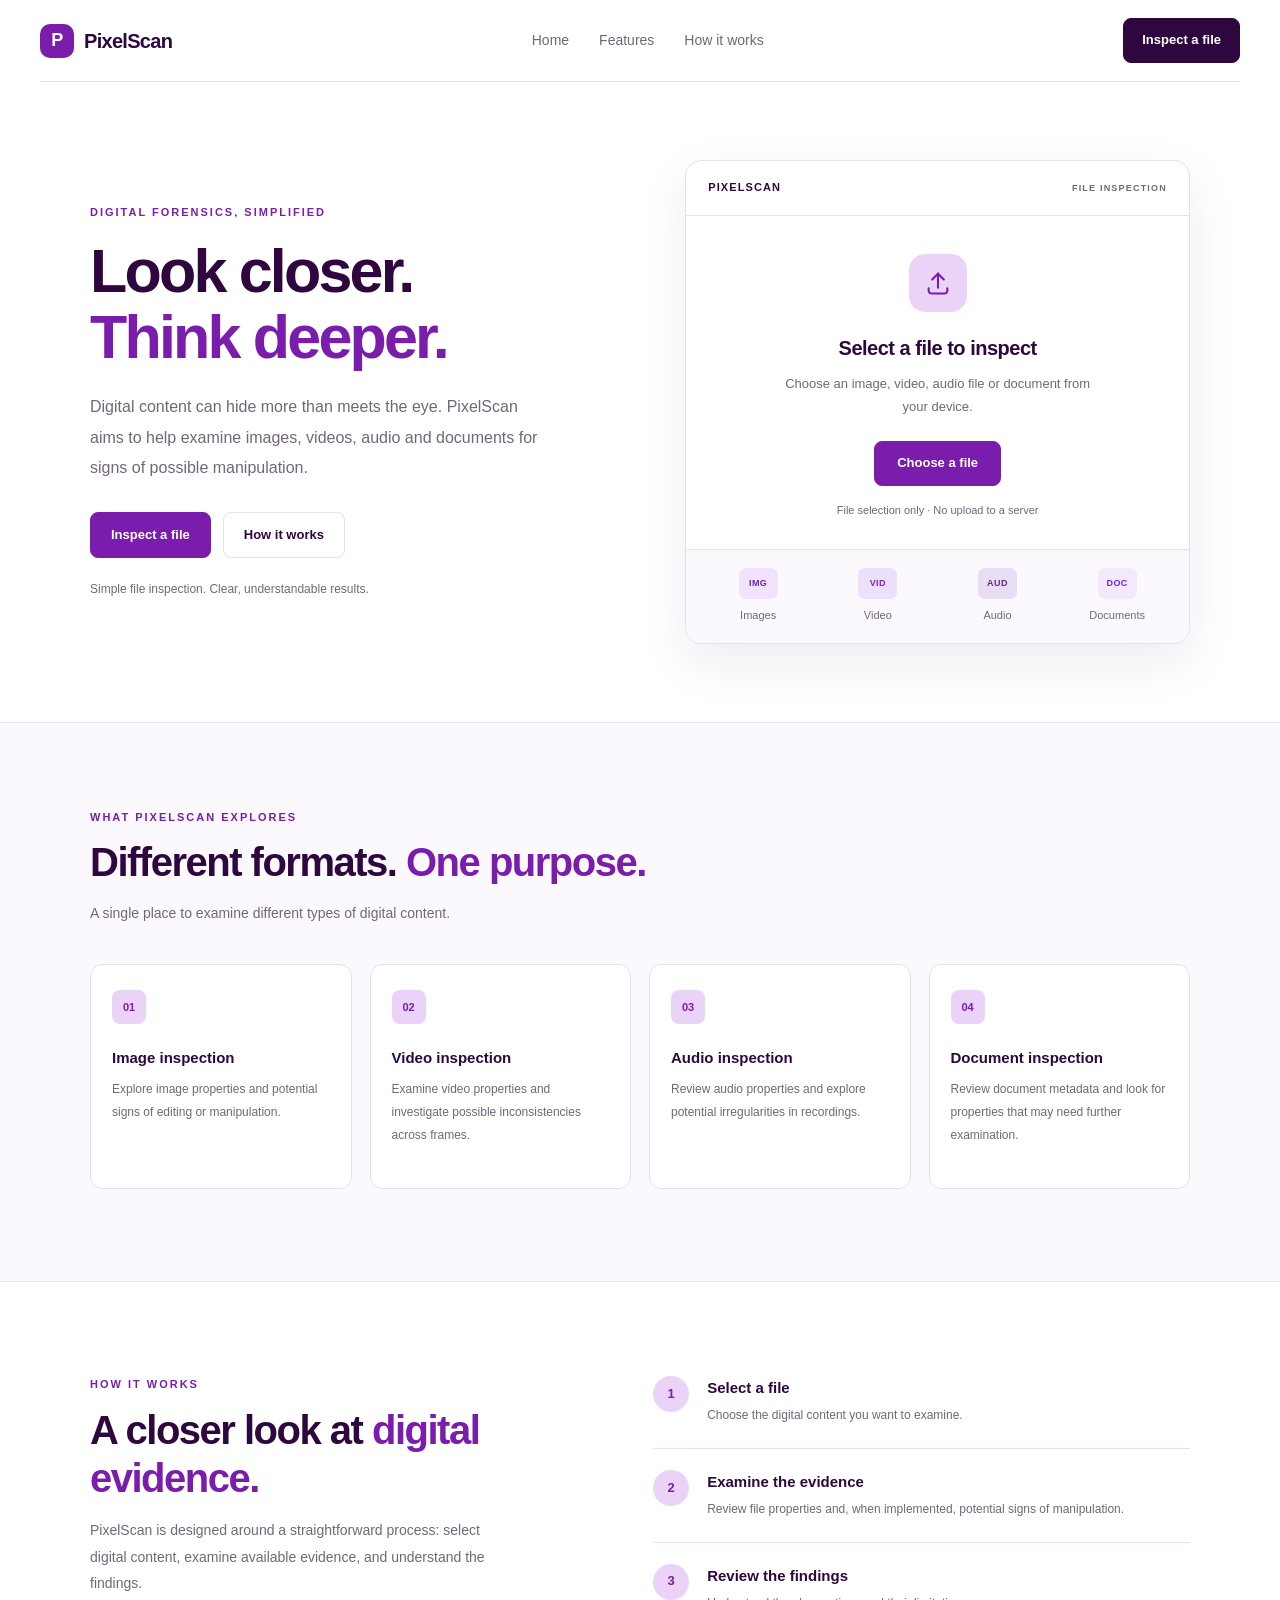
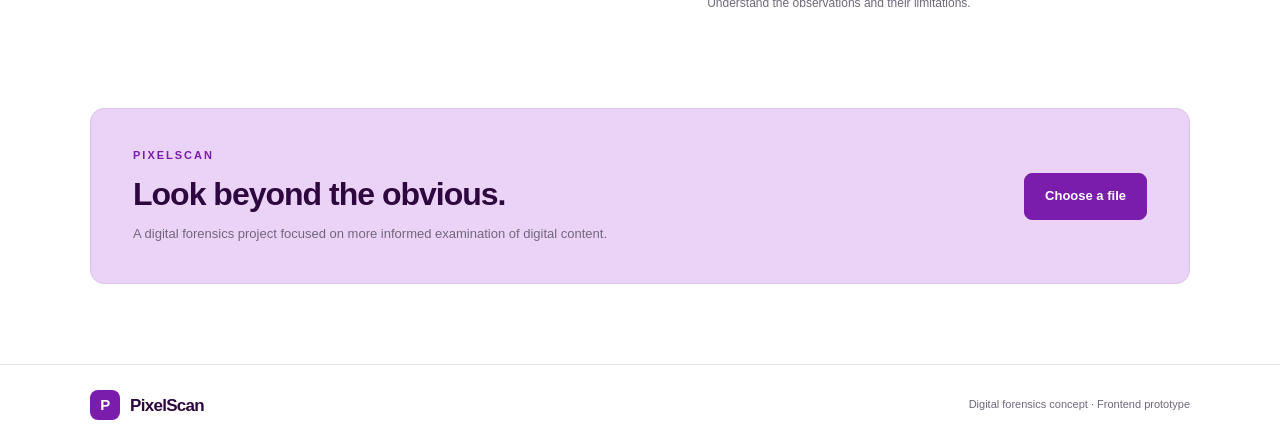
==== commit 10ebacea: "Update PixelScan file selection" ====
--- a/index.html
+++ b/index.html
@@ -1,22 +1,32 @@
-
+<script src="script.js" defer></script>
 <!DOCTYPE html>
 <html lang="en">
 <head>
     <meta charset="UTF-8">
     <meta name="viewport" content="width=device-width, initial-scale=1.0">
+
+    <meta name="description"
+        content="PixelScan is a digital forensics frontend prototype for examining images, videos, audio and documents.">
+
     <title>PixelScan | Digital Forensics</title>
+
+    <!-- Main stylesheet -->
     <link rel="stylesheet" href="style.css">
+
+    <!-- Load JavaScript after the HTML has been parsed -->
+    <script src="script.js" defer></script>
 </head>
+
 <body>
 
-    <!-- Navigation -->
+    <!-- ==================== NAVIGATION ==================== -->
     <header class="navbar">
-        <a href="#home" class="logo">
+        <a href="#home" class="logo" aria-label="PixelScan home">
             <span class="logo-icon">P</span>
-            PixelScan
+            <span>PixelScan</span>
         </a>
 
-        <nav>
+        <nav aria-label="Main navigation">
             <a href="#home">Home</a>
             <a href="#features">Features</a>
             <a href="#how-it-works">How it works</a>
@@ -25,22 +35,25 @@
         <a href="#inspect" class="nav-button">Inspect a file</a>
     </header>
 
+
     <main>
-        <!-- Hero section -->
+
+        <!-- ==================== HERO SECTION ==================== -->
         <section class="hero container" id="home">
 
             <div class="hero-content">
                 <p class="eyebrow">DIGITAL FORENSICS, SIMPLIFIED</p>
 
                 <h1>
-                    Look closer.<br>
+                    Look closer.
+                    <br>
                     <span>Think deeper.</span>
                 </h1>
 
                 <p class="hero-description">
                     Digital content can hide more than meets the eye.
-                    PixelScan aims to help examine images, videos,
-                    audio and documents for signs of possible manipulation.
+                    PixelScan aims to help examine images, videos, audio
+                    and documents for signs of possible manipulation.
                 </p>
 
                 <div class="hero-actions">
@@ -58,8 +71,10 @@
                 </p>
             </div>
 
-            <!-- File inspection panel -->
-            <div class="inspection-panel" id="inspect">
+
+            <!-- ==================== FILE INSPECTION PANEL ==================== -->
+            <section class="inspection-panel" id="inspect"
+                aria-labelledby="inspection-title">
 
                 <div class="panel-header">
                     <span>PIXELSCAN</span>
@@ -67,75 +82,96 @@
                 </div>
 
                 <div class="upload-area">
-                    <div class="upload-icon">
+
+                    <div class="upload-icon" aria-hidden="true">
                         <svg viewBox="0 0 24 24" fill="none"
-                             stroke="currentColor" stroke-width="1.8"
-                             stroke-linecap="round" stroke-linejoin="round"
-                             aria-hidden="true">
+                            stroke="currentColor" stroke-width="1.8"
+                            stroke-linecap="round" stroke-linejoin="round">
+
                             <path d="M12 16V4"></path>
                             <path d="m7 9 5-5 5 5"></path>
                             <path d="M20 16.5v2A2.5 2.5 0 0 1 17.5 21h-11A2.5 2.5 0 0 1 4 18.5v-2"></path>
                         </svg>
                     </div>
 
-                    <h2>Select a file to inspect</h2>
-
-                    <p>
+                    <h2 id="inspection-title">Select a file to inspect</h2>
+
+                    <p class="upload-description">
                         Choose an image, video, audio file or document
                         from your device.
                     </p>
 
-                    <label for="fileInput" class="file-button">
-                        Choose a file
-                    </label>
-
+                    <!--
+                        Keep the input before the label so the CSS
+                        focus-visible selector works correctly.
+                    -->
                     <input
                         type="file"
                         id="fileInput"
                         accept="image/*,video/*,audio/*,.pdf,.doc,.docx,.txt"
+                        aria-describedby="file-note fileName"
                     >
 
-                    <p class="file-note">File selection only · No upload to a server</p>
-                    <p id="fileName" class="file-name" aria-live="polite">
+                    <label for="fileInput" class="file-button">
+                        Choose a file
+                    </label>
+
+                    <p class="file-note" id="file-note">
+                        File selection only · No upload to a server
                     </p>
-                </div>
-
-                <div class="supported-formats">
-                    <div>
-                        <span class="format-icon image-icon">IMG</span>
+
+                    <!-- JavaScript displays the selected file or an error here -->
+                    <p id="fileName" class="file-name" aria-live="polite"></p>
+                </div>
+
+
+                <!-- Supported file categories -->
+                <div class="supported-formats" aria-label="Supported file categories">
+
+                    <div class="format-item">
+                        <span class="format-icon image-icon" aria-hidden="true">IMG</span>
                         <span>Images</span>
                     </div>
 
-                    <div>
-                        <span class="format-icon video-icon">VID</span>
+                    <div class="format-item">
+                        <span class="format-icon video-icon" aria-hidden="true">VID</span>
                         <span>Video</span>
                     </div>
 
-                    <div>
-                        <span class="format-icon audio-icon">AUD</span>
+                    <div class="format-item">
+                        <span class="format-icon audio-icon" aria-hidden="true">AUD</span>
                         <span>Audio</span>
                     </div>
 
-                    <div>
-                        <span class="format-icon doc-icon">DOC</span>
+                    <div class="format-item">
+                        <span class="format-icon doc-icon" aria-hidden="true">DOC</span>
                         <span>Documents</span>
                     </div>
-                </div>
-
-            </div>
+
+                </div>
+            </section>
+
         </section>
 
-        <!-- Features section -->
+
+        <!-- ==================== FEATURES SECTION ==================== -->
         <section class="features-section" id="features">
             <div class="container">
 
                 <div class="section-heading">
                     <p class="eyebrow">WHAT PIXELSCAN EXPLORES</p>
-                    <h2>Different formats. <span>One purpose.</span></h2>
+
+                    <h2>
+                        Different formats.
+                        <span>One purpose.</span>
+                    </h2>
+
                     <p>
-                        A single place to examine different types of digital content.
+                        A single place to examine different types of
+                        digital content.
                     </p>
                 </div>
+
 
                 <div class="feature-grid">
 
@@ -179,12 +215,17 @@
             </div>
         </section>
 
-        <!-- How it works -->
+
+        <!-- ==================== HOW IT WORKS ==================== -->
         <section class="workflow-section container" id="how-it-works">
 
             <div class="workflow-intro">
                 <p class="eyebrow">HOW IT WORKS</p>
-                <h2>A closer look at <span>digital evidence.</span></h2>
+
+                <h2>
+                    A closer look at
+                    <span>digital evidence.</span>
+                </h2>
 
                 <p>
                     PixelScan is designed around a straightforward process:
@@ -193,17 +234,20 @@
                 </p>
             </div>
 
+
             <div class="workflow-steps">
 
-                <div class="workflow-step">
+                <article class="workflow-step">
                     <span class="step-number">1</span>
                     <div>
                         <h3>Select a file</h3>
-                        <p>Choose the digital content you want to examine.</p>
-                    </div>
-                </div>
-
-                <div class="workflow-step">
+                        <p>
+                            Choose the digital content you want to examine.
+                        </p>
+                    </div>
+                </article>
+
+                <article class="workflow-step">
                     <span class="step-number">2</span>
                     <div>
                         <h3>Examine the evidence</h3>
@@ -212,9 +256,9 @@
                             potential signs of manipulation.
                         </p>
                     </div>
-                </div>
-
-                <div class="workflow-step">
+                </article>
+
+                <article class="workflow-step">
                     <span class="step-number">3</span>
                     <div>
                         <h3>Review the findings</h3>
@@ -222,58 +266,46 @@
                             Understand the observations and their limitations.
                         </p>
                     </div>
-                </div>
+                </article>
 
             </div>
         </section>
 
-        <!-- Closing section -->
+
+        <!-- ==================== CLOSING SECTION ==================== -->
         <section class="closing-section container">
-            <div>
+            <div class="closing-content">
                 <p class="eyebrow">PIXELSCAN</p>
+
                 <h2>Look beyond the obvious.</h2>
+
                 <p>
                     A digital forensics project focused on more informed
                     examination of digital content.
                 </p>
             </div>
 
-            <a href="#inspect" class="primary-button">Choose a file</a>
+            <a href="#inspect" class="primary-button">
+                Choose a file
+            </a>
         </section>
+
     </main>
 
-    <!-- Footer -->
+
+    <!-- ==================== FOOTER ==================== -->
     <footer class="footer">
         <div class="container footer-content">
+
             <a href="#home" class="logo footer-logo">
                 <span class="logo-icon">P</span>
-                PixelScan
+                <span>PixelScan</span>
             </a>
 
             <p>Digital forensics concept · Frontend prototype</p>
+
         </div>
     </footer>
 
-    <!-- Small script for displaying the selected filename -->
-    <script>
-        const fileInput = document.getElementById("fileInput");
-        const fileName = document.getElementById("fileName");
-
-        fileInput.addEventListener("change", function () {
-            const file = this.files[0];
-
-            if (!file) {
-                fileName.textContent = "";
-                return;
-            }
-
-            const size = file.size < 1024 * 1024
-                ? (file.size / 1024).toFixed(1) + " KB"
-                : (file.size / (1024 * 1024)).toFixed(2) + " MB";
-
-            fileName.textContent = file.name + " · " + size;
-        });
-    </script>
-
 </body>
 </html>
--- a/style.css
+++ b/style.css
@@ -1,18 +1,32 @@
 
-/* ---------- Basic setup ---------- */
-
+/* =========================================================
+   PIXELSCAN — MAIN STYLESHEET
+   Theme: White, purple and dark plum
+   Layout: Responsive using CSS Grid and Flexbox
+   ========================================================= */
+
+
+/* ==================== 1. COLOUR VARIABLES ==================== */
 
 :root {
-    --blue-light: #EBD3F8;
-    --blue-soft: #DCC0ED;
-    --blue: #7A1CAC;
-    --blue-dark: #2E073F;
+    --purple-light: #EBD3F8;
+    --purple-soft: #DCC0ED;
+    --purple: #7A1CAC;
+    --purple-dark: #2E073F;
 
     --text: #2E073F;
     --muted: #71677A;
     --border: #E8DFED;
     --white: #FFFFFF;
-}
+
+    --section-bg: #FCF9FE;
+    --error: #B42318;
+
+    --shadow: 0 18px 50px rgba(46, 7, 63, 0.08);
+}
+
+
+/* ==================== 2. GLOBAL RESET ==================== */
 
 * {
     box-sizing: border-box;
@@ -30,6 +44,7 @@
     color: var(--text);
     background: var(--white);
     line-height: 1.6;
+    -webkit-font-smoothing: antialiased;
 }
 
 a {
@@ -42,499 +57,700 @@
     font: inherit;
 }
 
+button,
+a,
+label {
+    -webkit-tap-highlight-color: transparent;
+}
+
+img,
+svg {
+    max-width: 100%;
+}
+
+::selection {
+    color: var(--white);
+    background: var(--purple);
+}
+
 .container {
     width: min(1100px, calc(100% - 40px));
-    margin: 0 auto;
-}
-
-/* ---------- Navigation ---------- */
+    margin-inline: auto;
+}
+
+
+/* ==================== 3. NAVIGATION ==================== */
 
 .navbar {
-    width: min(1100px, calc(100% - 40px));
-    margin: 0 auto;
-    min-height: 76px;
+    width: min(1200px, calc(100% - 40px));
+    min-height: 82px;
+    margin-inline: auto;
 
     display: flex;
     align-items: center;
     justify-content: space-between;
-    gap: 24px;
+    gap: 28px;
+
+    border-bottom: 1px solid var(--border);
 }
 
 .logo {
     display: inline-flex;
     align-items: center;
-    gap: 8px;
-    font-size: 21px;
+    gap: 10px;
+
+    color: var(--purple-dark);
+    font-size: 20px;
+    font-weight: 800;
+    letter-spacing: -0.7px;
+    white-space: nowrap;
+}
+
+.logo-icon {
+    width: 34px;
+    height: 34px;
+
+    display: inline-flex;
+    align-items: center;
+    justify-content: center;
+
+    color: var(--white);
+    background: var(--purple);
+    border-radius: 10px;
+
+    font-size: 18px;
+    font-weight: 800;
+}
+
+.navbar nav {
+    display: flex;
+    align-items: center;
+    justify-content: center;
+    gap: 30px;
+}
+
+.navbar nav a {
+    color: var(--muted);
+    font-size: 14px;
+    font-weight: 500;
+
+    transition: color 0.2s ease;
+}
+
+.navbar nav a:hover {
+    color: var(--purple);
+}
+
+.nav-button {
+    display: inline-flex;
+    align-items: center;
+    justify-content: center;
+
+    padding: 11px 18px;
+
+    color: var(--white);
+    background: var(--purple-dark);
+    border: 1px solid var(--purple-dark);
+    border-radius: 8px;
+
+    font-size: 13px;
     font-weight: 700;
-    letter-spacing: -0.5px;
     white-space: nowrap;
-}
-
-.logo-icon {
+
+    transition:
+        background 0.2s ease,
+        border-color 0.2s ease,
+        transform 0.2s ease;
+}
+
+.nav-button:hover {
+    background: var(--purple);
+    border-color: var(--purple);
+    transform: translateY(-1px);
+}
+
+
+/* ==================== 4. HERO SECTION ==================== */
+
+.hero {
+    min-height: 590px;
+    padding-top: 78px;
+    padding-bottom: 78px;
+
     display: grid;
-    place-items: center;
-    width: 31px;
-    height: 31px;
-    border-radius: 7px;
-    color: var(--blue-dark);
-    background: var(--blue-light);
-    border: 1px solid var(--blue-soft);
-    font-size: 19px;
-}
-
-.navbar nav {
-    display: flex;
-    align-items: center;
-    gap: 28px;
-}
-
-.navbar nav a {
-    color: var(--muted);
-    font-size: 14px;
-    transition: color 0.2s ease;
-}
-
-.navbar nav a:hover {
-    color: var(--blue-dark);
-}
-
-.nav-button {
-    padding: 10px 17px;
-    border-radius: 6px;
-    color: var(--white);
-    background: var(--blue-dark);
-    font-size: 14px;
-    font-weight: 600;
-}
-
-.nav-button:hover {
-    background: var(--blue);
-}
-
-/* ---------- Hero section ---------- */
-
-.hero {
-    min-height: 490px;
-    padding-top: 55px;
-    padding-bottom: 60px;
-
-    display: grid;
-    grid-template-columns: 0.9fr 1.1fr;
-    align-items: center;
-    gap: 55px;
+    grid-template-columns: minmax(0, 1fr) minmax(0, 0.95fr);
+    align-items: center;
+    gap: 64px;
+}
+
+.hero-content {
+    max-width: 500px;
 }
 
 .eyebrow {
-    color: var(--blue-dark);
-    font-size: 12px;
-    font-weight: 700;
-    letter-spacing: 1.1px;
-    margin-bottom: 14px;
+    margin-bottom: 18px;
+
+    color: var(--purple);
+    font-size: 11px;
+    font-weight: 800;
+    letter-spacing: 2px;
+    line-height: 1.5;
 }
 
 .hero h1 {
-    font-size: clamp(38px, 4vw, 53px);
-    line-height: 1.12;
-    letter-spacing: -2px;
-    margin-bottom: 20px;
+    margin-bottom: 22px;
+
+    color: var(--purple-dark);
+    font-size: clamp(42px, 5vw, 61px);
+    font-weight: 800;
+    letter-spacing: -2.8px;
+    line-height: 1.08;
 }
 
 .hero h1 span,
 .section-heading h2 span,
 .workflow-intro h2 span {
-    color: var(--blue);
+    color: var(--purple);
 }
 
 .hero-description {
-    max-width: 440px;
+    max-width: 450px;
+    margin-bottom: 28px;
+
     color: var(--muted);
     font-size: 16px;
-    margin-bottom: 24px;
+    line-height: 1.9;
 }
 
 .hero-actions {
     display: flex;
-    align-items: center;
     flex-wrap: wrap;
+    align-items: center;
     gap: 12px;
 }
 
 .primary-button,
 .secondary-button {
+    min-height: 46px;
+    padding: 12px 20px;
+
     display: inline-flex;
     align-items: center;
     justify-content: center;
-    min-height: 43px;
-    padding: 10px 18px;
-    border-radius: 6px;
-    font-size: 14px;
-    font-weight: 600;
-    transition: background 0.2s ease, color 0.2s ease;
+
+    border: 1px solid transparent;
+    border-radius: 8px;
+
+    font-size: 13px;
+    font-weight: 700;
+    text-align: center;
+
+    transition:
+        background 0.2s ease,
+        border-color 0.2s ease,
+        color 0.2s ease,
+        transform 0.2s ease;
 }
 
 .primary-button {
     color: var(--white);
-    background: var(--blue);
+    background: var(--purple);
+    border-color: var(--purple);
 }
 
 .primary-button:hover {
-    background: var(--blue-dark);
+    background: var(--purple-dark);
+    border-color: var(--purple-dark);
+    transform: translateY(-2px);
 }
 
 .secondary-button {
-    color: var(--blue-dark);
-    border: 1px solid var(--blue-soft);
+    color: var(--purple-dark);
     background: var(--white);
+    border-color: var(--border);
 }
 
 .secondary-button:hover {
-    background: var(--blue-light);
+    color: var(--purple);
+    background: var(--section-bg);
+    border-color: var(--purple-soft);
 }
 
 .small-note {
     margin-top: 22px;
+    color: var(--muted);
     font-size: 12px;
-    color: var(--muted);
-}
-
-/* ---------- File inspection panel ---------- */
+}
+
+
+/* ==================== 5. INSPECTION PANEL ==================== */
 
 .inspection-panel {
-    width: 100%;
+    min-width: 0;
+    overflow: hidden;
+
+    background: var(--white);
     border: 1px solid var(--border);
-    border-radius: 10px;
-    overflow: hidden;
-    background: var(--white);
+    border-radius: 16px;
+    box-shadow: var(--shadow);
 }
 
 .panel-header {
-    min-height: 49px;
+    min-height: 55px;
     padding: 0 22px;
 
     display: flex;
+    align-items: center;
     justify-content: space-between;
-    align-items: center;
+    gap: 12px;
 
     border-bottom: 1px solid var(--border);
-    font-size: 12px;
-    font-weight: 700;
-    letter-spacing: 1px;
-    color: var(--blue-dark);
+
+    color: var(--purple-dark);
+    font-size: 11px;
+    font-weight: 800;
+    letter-spacing: 1.1px;
 }
 
 .panel-label {
     color: var(--muted);
-    font-size: 10px;
-    letter-spacing: 0.6px;
-}
+    font-size: 9px;
+    letter-spacing: 1.2px;
+}
+
+
+/* ==================== 6. FILE SELECTION AREA ==================== */
 
 .upload-area {
-    margin: 20px;
-    padding: 25px 18px;
+    padding: 38px 26px 30px;
+
+    display: flex;
+    flex-direction: column;
+    align-items: center;
+
     text-align: center;
-    border: 1px dashed var(--blue-soft);
-    border-radius: 7px;
-    background: #F8FBFE;
 }
 
 .upload-icon {
-    width: 54px;
-    height: 54px;
-    margin: 0 auto 13px;
-    display: grid;
-    place-items: center;
-
-    border-radius: 50%;
-    background: var(--blue-light);
-    color: var(--blue-dark);
+    width: 58px;
+    height: 58px;
+    margin-bottom: 20px;
+
+    display: flex;
+    align-items: center;
+    justify-content: center;
+
+    color: var(--purple);
+    background: var(--purple-light);
+    border-radius: 16px;
 }
 
 .upload-icon svg {
-    width: 27px;
-    height: 27px;
+    width: 28px;
+    height: 28px;
 }
 
 .upload-area h2 {
-    font-size: 17px;
-    font-weight: 600;
-    margin-bottom: 7px;
-}
-
-.upload-area > p:not(.file-note):not(.file-name) {
+    margin-bottom: 8px;
+
+    color: var(--purple-dark);
+    font-size: 20px;
+    font-weight: 800;
+    letter-spacing: -0.5px;
+}
+
+.upload-description {
+    max-width: 330px;
+    margin-bottom: 22px;
+
     color: var(--muted);
     font-size: 13px;
-    margin-bottom: 16px;
-}
+    line-height: 1.8;
+}
+
+
+/* Hide the native file input visually without removing it
+   from the keyboard tab order. */
 
 #fileInput {
     position: absolute;
+
     width: 1px;
     height: 1px;
+
     padding: 0;
     margin: -1px;
     overflow: hidden;
+
     clip: rect(0, 0, 0, 0);
+    clip-path: inset(50%);
+
     white-space: nowrap;
     border: 0;
 }
 
 .file-button {
-    display: inline-block;
-    padding: 10px 24px;
-    border-radius: 6px;
+    min-height: 44px;
+    padding: 11px 22px;
+
+    display: inline-flex;
+    align-items: center;
+    justify-content: center;
+
     color: var(--white);
-    background: var(--blue);
+    background: var(--purple);
+    border: 1px solid var(--purple);
+    border-radius: 8px;
+
     font-size: 13px;
+    font-weight: 700;
+    cursor: pointer;
+
+    transition:
+        background 0.2s ease,
+        border-color 0.2s ease,
+        transform 0.2s ease;
+}
+
+.file-button:hover {
+    background: var(--purple-dark);
+    border-color: var(--purple-dark);
+    transform: translateY(-1px);
+}
+
+/* The input comes immediately before the label in the HTML. */
+#fileInput:focus-visible + .file-button {
+    outline: 3px solid var(--purple-soft);
+    outline-offset: 4px;
+}
+
+.file-note {
+    margin-top: 16px;
+
+    color: var(--muted);
+    font-size: 11px;
+    line-height: 1.6;
+}
+
+.file-name {
+    max-width: 100%;
+    margin-top: 10px;
+
+    color: var(--purple-dark);
+    font-size: 12px;
+    line-height: 1.6;
+
+    overflow-wrap: anywhere;
+}
+
+.file-name:empty {
+    display: none;
+}
+
+.file-name.file-error {
+    color: var(--error);
     font-weight: 600;
-    cursor: pointer;
-}
-
-.file-button:hover {
-    background: var(--blue-dark);
-}
-
-#fileInput:focus-visible + .file-button {
-    outline: 3px solid var(--blue-soft);
-    outline-offset: 3px;
-}
-
-.file-note {
+}
+
+
+/* ==================== 7. SUPPORTED FORMATS ==================== */
+
+.supported-formats {
+    padding: 18px 16px;
+
+    display: grid;
+    grid-template-columns: repeat(4, minmax(0, 1fr));
+    gap: 8px;
+
+    background: var(--section-bg);
+    border-top: 1px solid var(--border);
+}
+
+.format-item {
+    min-width: 0;
+
+    display: flex;
+    flex-direction: column;
+    align-items: center;
+    gap: 8px;
+
     color: var(--muted);
     font-size: 11px;
-    margin-top: 13px;
-}
-
-.file-name {
-    color: var(--blue-dark);
-    font-size: 12px;
-    overflow-wrap: anywhere;
-    margin-top: 8px;
-}
-
-.supported-formats {
-    display: grid;
-    grid-template-columns: repeat(4, 1fr);
-    padding: 0 12px 20px;
-}
-
-.supported-formats > div {
-    display: flex;
-    flex-direction: column;
-    align-items: center;
-    gap: 7px;
-    color: var(--muted);
-    font-size: 12px;
-    border-right: 1px solid var(--border);
-}
-
-.supported-formats > div:last-child {
-    border-right: none;
+    text-align: center;
 }
 
 .format-icon {
-    display: grid;
-    place-items: center;
-    width: 37px;
-    height: 37px;
+    width: 39px;
+    height: 31px;
+
+    display: flex;
+    align-items: center;
+    justify-content: center;
+
     border-radius: 7px;
-    font-size: 10px;
-    font-weight: 700;
+
+    font-size: 9px;
+    font-weight: 800;
+    letter-spacing: 0.4px;
 }
 
 .image-icon {
-    color: var(--blue-dark);
-    background: var(--blue-light);
+    color: #6B21A8;
+    background: #F1E3FC;
 }
 
 .video-icon {
-    color: #176DB5;
-    background: #D8EAFB;
+    color: #7E22CE;
+    background: #EDE0FA;
 }
 
 .audio-icon {
-    color: var(--blue-dark);
-    background: #BBDDF7;
+    color: #5B2A86;
+    background: #E9DDF4;
 }
 
 .doc-icon {
-    color: var(--white);
-    background: var(--blue);
-}
-
-/* ---------- Features ---------- */
+    color: #6D28D9;
+    background: #F3E8FF;
+}
+
+
+/* ==================== 8. FEATURES SECTION ==================== */
 
 .features-section {
-    padding: 65px 0 72px;
-    background: #F7FAFD;
-    border-top: 1px solid #EDF2F7;
-    border-bottom: 1px solid #EDF2F7;
+    padding: 86px 0 92px;
+
+    background: var(--section-bg);
+    border-top: 1px solid var(--border);
+    border-bottom: 1px solid var(--border);
 }
 
 .section-heading {
-    text-align: center;
-    margin-bottom: 35px;
+    max-width: 620px;
+    margin-bottom: 38px;
 }
 
 .section-heading .eyebrow {
-    margin-bottom: 8px;
-}
-
-.section-heading h2 {
-    font-size: clamp(27px, 3vw, 35px);
-    line-height: 1.3;
-    letter-spacing: -0.8px;
+    margin-bottom: 13px;
+}
+
+.section-heading h2,
+.workflow-intro h2 {
+    margin-bottom: 15px;
+
+    color: var(--purple-dark);
+    font-size: clamp(30px, 4vw, 40px);
+    font-weight: 800;
+    letter-spacing: -1.5px;
+    line-height: 1.2;
 }
 
 .section-heading > p:last-child {
-    margin-top: 10px;
+    max-width: 540px;
+
     color: var(--muted);
     font-size: 14px;
+    line-height: 1.8;
 }
 
 .feature-grid {
     display: grid;
-    grid-template-columns: repeat(4, 1fr);
-    gap: 17px;
+    grid-template-columns: repeat(4, minmax(0, 1fr));
+    gap: 18px;
 }
 
 .feature-card {
-    padding: 23px 20px;
+    min-width: 0;
+    min-height: 225px;
+    padding: 25px 21px;
+
     background: var(--white);
     border: 1px solid var(--border);
+    border-radius: 12px;
+
+    transition:
+        border-color 0.2s ease,
+        box-shadow 0.2s ease,
+        transform 0.2s ease;
+}
+
+.feature-card:hover {
+    border-color: var(--purple-soft);
+    box-shadow: 0 12px 30px rgba(46, 7, 63, 0.06);
+    transform: translateY(-3px);
+}
+
+.feature-number {
+    width: 34px;
+    height: 34px;
+    margin-bottom: 23px;
+
+    display: flex;
+    align-items: center;
+    justify-content: center;
+
+    color: var(--purple);
+    background: var(--purple-light);
     border-radius: 8px;
-    border-top: 3px solid var(--blue-soft);
-}
-
-.feature-card:nth-child(even) {
-    border-top-color: var(--blue);
-}
-
-.feature-number {
-    display: inline-block;
-    color: var(--blue-dark);
-    background: var(--blue-light);
-    padding: 4px 8px;
-    border-radius: 4px;
+
     font-size: 11px;
-    font-weight: 700;
-    margin-bottom: 16px;
+    font-weight: 800;
 }
 
 .feature-card h3 {
-    font-size: 16px;
-    margin-bottom: 9px;
+    margin-bottom: 10px;
+
+    color: var(--purple-dark);
+    font-size: 15px;
+    font-weight: 800;
+    line-height: 1.4;
 }
 
 .feature-card p {
+    color: var(--muted);
+    font-size: 12px;
+    line-height: 1.9;
+}
+
+
+/* ==================== 9. WORKFLOW SECTION ==================== */
+
+.workflow-section {
+    padding-top: 94px;
+    padding-bottom: 94px;
+
+    display: grid;
+    grid-template-columns: minmax(0, 0.9fr) minmax(0, 1fr);
+    align-items: start;
+    gap: 80px;
+}
+
+.workflow-intro .eyebrow {
+    margin-bottom: 13px;
+}
+
+.workflow-intro h2 {
+    max-width: 430px;
+}
+
+.workflow-intro > p:last-child {
+    max-width: 420px;
+
+    color: var(--muted);
+    font-size: 14px;
+    line-height: 1.9;
+}
+
+.workflow-steps {
+    display: flex;
+    flex-direction: column;
+}
+
+.workflow-step {
+    padding: 21px 0;
+
+    display: flex;
+    align-items: flex-start;
+    gap: 18px;
+
+    border-bottom: 1px solid var(--border);
+}
+
+.workflow-step:first-child {
+    padding-top: 0;
+}
+
+.workflow-step:last-child {
+    padding-bottom: 0;
+    border-bottom: none;
+}
+
+.step-number {
+    width: 36px;
+    height: 36px;
+    flex-shrink: 0;
+
+    display: flex;
+    align-items: center;
+    justify-content: center;
+
+    color: var(--purple);
+    background: var(--purple-light);
+    border-radius: 50%;
+
     font-size: 13px;
-    color: var(--muted);
-    line-height: 1.7;
-}
-
-/* ---------- How it works ---------- */
-
-.workflow-section {
-    display: grid;
-    grid-template-columns: 0.9fr 1.1fr;
-    gap: 80px;
-    padding-top: 75px;
-    padding-bottom: 75px;
-}
-
-.workflow-intro h2 {
-    font-size: 34px;
+    font-weight: 800;
+}
+
+.workflow-step h3 {
+    margin-bottom: 5px;
+
+    color: var(--purple-dark);
+    font-size: 15px;
+    font-weight: 800;
+}
+
+.workflow-step p {
+    color: var(--muted);
+    font-size: 12px;
+    line-height: 1.8;
+}
+
+
+/* ==================== 10. CLOSING SECTION ==================== */
+
+.closing-section {
+    margin-bottom: 80px;
+    padding: 38px 42px;
+
+    display: flex;
+    align-items: center;
+    justify-content: space-between;
+    gap: 30px;
+
+    background: var(--purple-light);
+    border: 1px solid var(--purple-soft);
+    border-radius: 14px;
+}
+
+.closing-content {
+    max-width: 620px;
+}
+
+.closing-content .eyebrow {
+    margin-bottom: 10px;
+}
+
+.closing-content h2 {
+    margin-bottom: 8px;
+
+    color: var(--purple-dark);
+    font-size: clamp(24px, 3vw, 32px);
+    font-weight: 800;
+    letter-spacing: -1px;
     line-height: 1.25;
-    letter-spacing: -0.8px;
-    margin-bottom: 18px;
-}
-
-.workflow-intro > p:last-child {
-    max-width: 390px;
-    color: var(--muted);
-    font-size: 14px;
-}
-
-.workflow-steps {
-    display: flex;
-    flex-direction: column;
-    gap: 27px;
-}
-
-.workflow-step {
-    display: flex;
-    align-items: flex-start;
-    gap: 17px;
-}
-
-.step-number {
-    flex-shrink: 0;
-    display: grid;
-    place-items: center;
-    width: 39px;
-    height: 39px;
-    border-radius: 50%;
-    background: var(--blue-light);
-    color: var(--blue-dark);
-    font-weight: 700;
-    font-size: 14px;
-}
-
-.workflow-step h3 {
-    font-size: 15px;
-    margin-bottom: 5px;
-}
-
-.workflow-step p {
+}
+
+.closing-content > p:last-child {
     color: var(--muted);
     font-size: 13px;
-}
-
-/* ---------- Closing section ---------- */
-
-.closing-section {
-    display: flex;
+    line-height: 1.8;
+}
+
+
+/* ==================== 11. FOOTER ==================== */
+
+.footer {
+    padding: 25px 0;
+
+    border-top: 1px solid var(--border);
+}
+
+.footer-content {
+    display: flex;
+    align-items: center;
     justify-content: space-between;
-    align-items: center;
-    gap: 25px;
-
-    padding: 28px 32px;
-    margin-bottom: 45px;
-
-    background: var(--blue-light);
-    border: 1px solid #D2E7F8;
-    border-radius: 9px;
-}
-
-.closing-section .eyebrow {
-    margin-bottom: 5px;
-}
-
-.closing-section h2 {
-    font-size: 24px;
-    margin-bottom: 5px;
-}
-
-.closing-section p:not(.eyebrow) {
-    color: var(--muted);
-    font-size: 13px;
-}
-
-.closing-section .primary-button {
-    flex-shrink: 0;
-}
-
-/* ---------- Footer ---------- */
-
-.footer {
-    border-top: 1px solid var(--border);
-    padding: 20px 0;
-}
-
-.footer-content {
-    display: flex;
-    justify-content: space-between;
-    align-items: center;
-    gap: 15px;
+    gap: 20px;
 }
 
 .footer-logo {
@@ -542,55 +758,104 @@
 }
 
 .footer-logo .logo-icon {
-    width: 27px;
-    height: 27px;
-    font-size: 16px;
+    width: 30px;
+    height: 30px;
+    border-radius: 8px;
+    font-size: 15px;
 }
 
 .footer-content > p {
     color: var(--muted);
-    font-size: 12px;
-}
-
-/* ---------- Responsive layout ---------- */
-
-@media (max-width: 850px) {
+    font-size: 11px;
+    text-align: right;
+}
+
+
+/* ==================== 12. KEYBOARD ACCESSIBILITY ==================== */
+
+a:focus-visible,
+button:focus-visible,
+label:focus-visible {
+    outline: 3px solid var(--purple-soft);
+    outline-offset: 4px;
+}
+
+a,
+label,
+button {
+    touch-action: manipulation;
+}
+
+
+/* ==================== 13. TABLET RESPONSIVENESS ==================== */
+
+@media (max-width: 900px) {
+
     .hero {
-        grid-template-columns: 1fr;
-        gap: 35px;
-        padding-top: 40px;
-    }
-
-    .hero-content {
-        max-width: 600px;
-    }
-
-    .inspection-panel {
-        max-width: 600px;
+        grid-template-columns: minmax(0, 1fr) minmax(0, 1fr);
+        gap: 32px;
+        padding-top: 65px;
+        padding-bottom: 65px;
+    }
+
+    .hero h1 {
+        font-size: clamp(39px, 5.5vw, 51px);
+        letter-spacing: -2px;
+    }
+
+    .hero-description {
+        font-size: 14px;
     }
 
     .feature-grid {
-        grid-template-columns: repeat(2, 1fr);
+        grid-template-columns: repeat(2, minmax(0, 1fr));
     }
 
     .workflow-section {
-        grid-template-columns: 1fr;
-        gap: 35px;
-    }
-}
-
-@media (max-width: 600px) {
+        gap: 42px;
+    }
+
+    .closing-section {
+        padding: 32px;
+    }
+}
+
+
+/* ==================== 14. MOBILE RESPONSIVENESS ==================== */
+
+@media (max-width: 650px) {
+
+    .container {
+        width: calc(100% - 32px);
+    }
+
     .navbar {
+        width: calc(100% - 32px);
+        min-height: auto;
+        padding: 17px 0;
+
+        display: flex;
         flex-wrap: wrap;
-        padding: 15px 0;
-        gap: 14px;
+        justify-content: space-between;
+        gap: 15px;
+    }
+
+    .logo {
+        font-size: 18px;
+    }
+
+    .logo-icon {
+        width: 31px;
+        height: 31px;
     }
 
     .navbar nav {
+        width: 100%;
         order: 3;
-        width: 100%;
-        justify-content: space-between;
-        gap: 12px;
+
+        justify-content: flex-start;
+        flex-wrap: wrap;
+        gap: 20px;
     }
 
     .navbar nav a {
@@ -599,69 +864,197 @@
 
     .nav-button {
         padding: 9px 12px;
-        font-size: 12px;
+        font-size: 11px;
     }
 
     .hero {
-        padding-top: 30px;
-        padding-bottom: 42px;
+        min-height: auto;
+        padding-top: 55px;
+        padding-bottom: 65px;
+
+        grid-template-columns: minmax(0, 1fr);
+        gap: 42px;
+    }
+
+    .hero-content {
+        max-width: none;
     }
 
     .hero h1 {
-        font-size: 40px;
+        font-size: clamp(42px, 11vw, 56px);
+        letter-spacing: -2px;
     }
 
     .hero-description {
+        max-width: 500px;
         font-size: 14px;
     }
 
-    .panel-header {
-        padding: 0 14px;
+    .inspection-panel {
+        width: 100%;
     }
 
     .upload-area {
-        margin: 12px;
-        padding: 22px 12px;
+        padding: 32px 18px 25px;
+    }
+
+    .upload-area h2 {
+        font-size: 18px;
     }
 
     .supported-formats {
-        padding-left: 5px;
-        padding-right: 5px;
-    }
-
-    .supported-formats > div {
+        padding: 16px 8px;
+        gap: 5px;
+    }
+
+    .format-item {
         font-size: 10px;
     }
 
+    .format-icon {
+        width: 34px;
+        height: 29px;
+        font-size: 8px;
+    }
+
     .features-section {
-        padding: 45px 0;
+        padding: 65px 0;
+    }
+
+    .section-heading {
+        margin-bottom: 28px;
+    }
+
+    .section-heading h2,
+    .workflow-intro h2 {
+        font-size: 31px;
+        letter-spacing: -1px;
     }
 
     .feature-grid {
-        grid-template-columns: 1fr;
+        grid-template-columns: minmax(0, 1fr);
+        gap: 13px;
     }
 
     .feature-card {
-        padding: 20px;
+        min-height: auto;
+        padding: 22px;
+    }
+
+    .feature-number {
+        margin-bottom: 16px;
     }
 
     .workflow-section {
-        padding-top: 50px;
-        padding-bottom: 50px;
-    }
-
-    .workflow-intro h2 {
-        font-size: 30px;
+        padding-top: 68px;
+        padding-bottom: 68px;
+
+        grid-template-columns: minmax(0, 1fr);
+        gap: 32px;
+    }
+
+    .workflow-step {
+        gap: 14px;
     }
 
     .closing-section {
+        margin-bottom: 55px;
+        padding: 27px 23px;
+
         align-items: flex-start;
         flex-direction: column;
-        padding: 23px;
+        gap: 22px;
+    }
+
+    .closing-content h2 {
+        font-size: 27px;
     }
 
     .footer-content {
         align-items: flex-start;
         flex-direction: column;
-    }
-}
+        gap: 13px;
+    }
+
+    .footer-content > p {
+        text-align: left;
+        line-height: 1.7;
+    }
+}
+
+
+/* ==================== 15. SMALL MOBILE SCREENS ==================== */
+
+@media (max-width: 360px) {
+
+    .container,
+    .navbar {
+        width: calc(100% - 24px);
+    }
+
+    .navbar {
+        gap: 12px;
+    }
+
+    .navbar nav {
+        gap: 13px;
+    }
+
+    .navbar nav a {
+        font-size: 11px;
+    }
+
+    .nav-button {
+        padding: 8px 9px;
+        font-size: 10px;
+    }
+
+    .hero h1 {
+        font-size: 39px;
+    }
+
+    .hero-actions {
+        align-items: stretch;
+        flex-direction: column;
+    }
+
+    .hero-actions a {
+        width: 100%;
+    }
+
+    .panel-header {
+        padding: 0 14px;
+    }
+
+    .panel-label {
+        font-size: 8px;
+    }
+
+    .upload-area {
+        padding-inline: 13px;
+    }
+
+    .supported-formats {
+        grid-template-columns: repeat(2, minmax(0, 1fr));
+        row-gap: 17px;
+    }
+}
+
+
+/* ==================== 16. REDUCED MOTION ==================== */
+
+@media (prefers-reduced-motion: reduce) {
+
+    html {
+        scroll-behavior: auto;
+    }
+
+    *,
+    *::before,
+    *::after {
+        animation-duration: 0.01ms !important;
+        animation-iteration-count: 1 !important;
+        transition-duration: 0.01ms !important;
+        scroll-behavior: auto !important;
+    }
+}
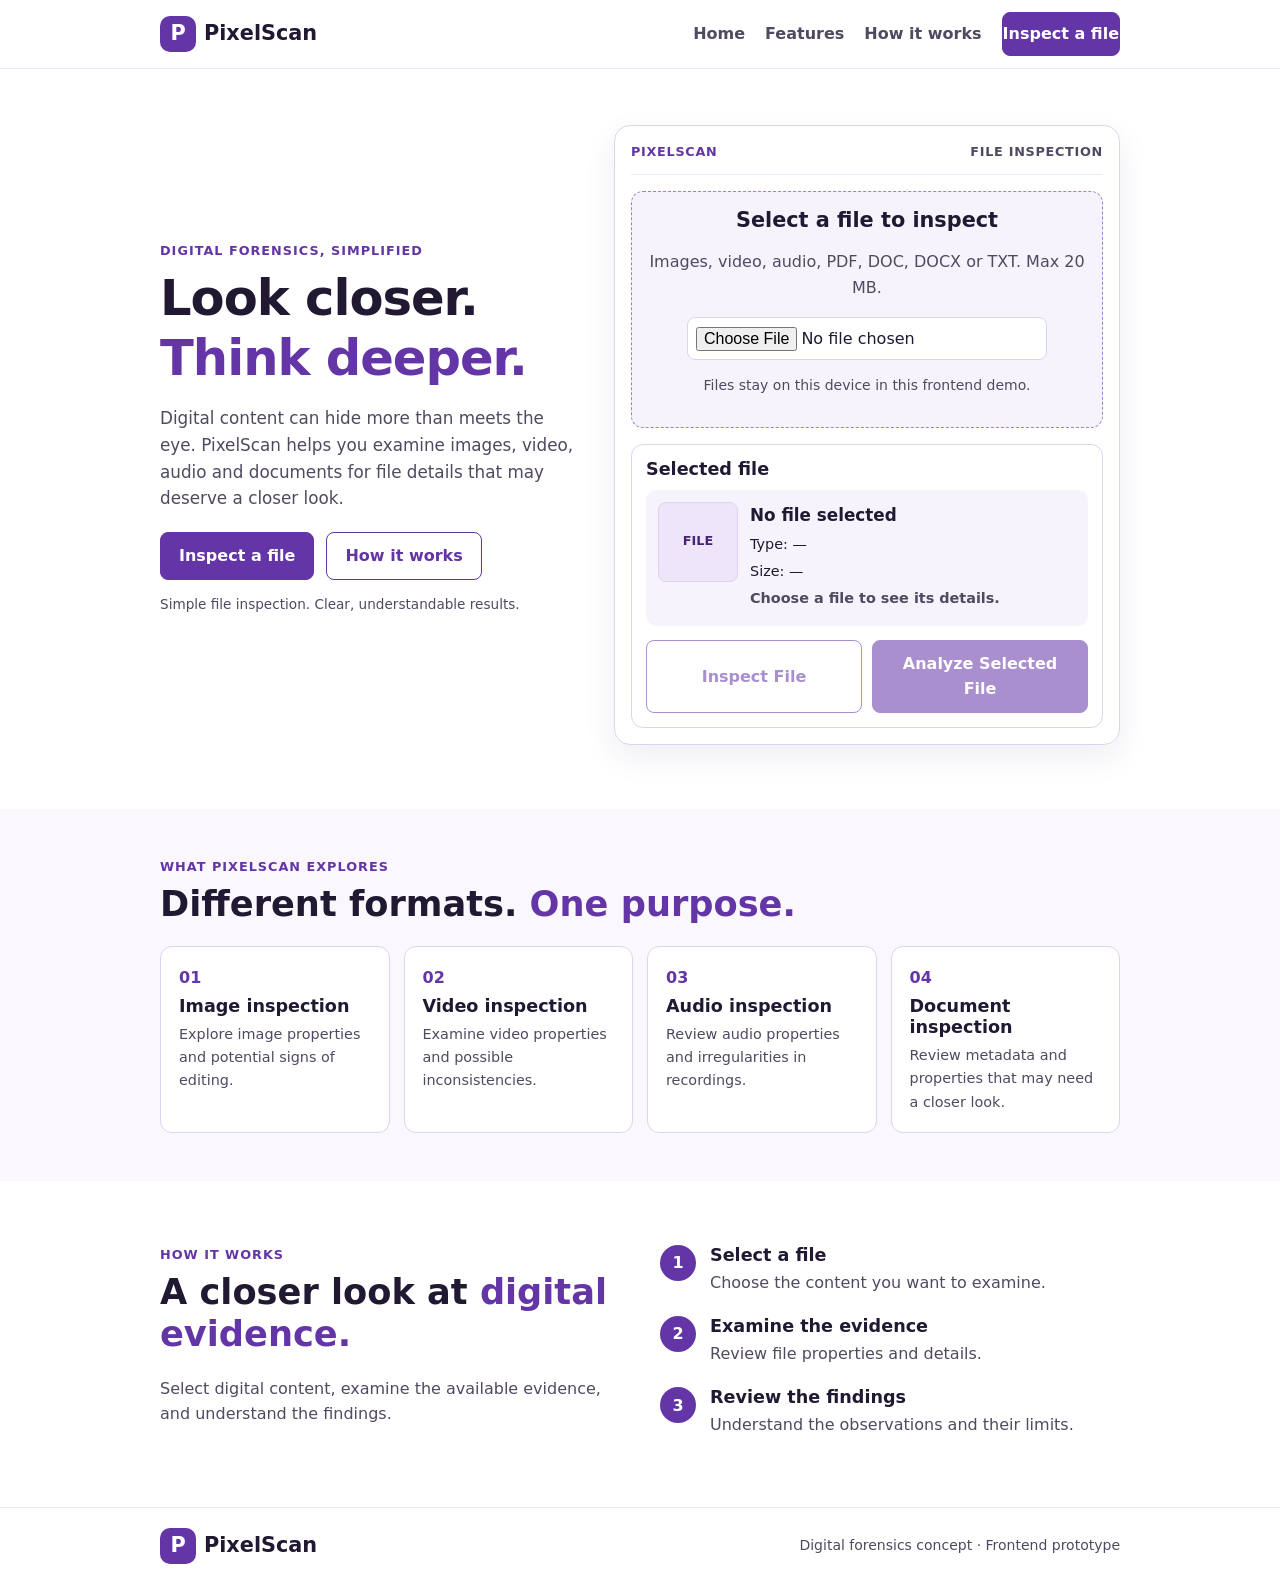
==== commit bc35c3ce: "Update PixelScan with Week 2 interactive components" ====
--- a/index.html
+++ b/index.html
@@ -1,311 +1,169 @@
-<script src="script.js" defer></script>
 <!DOCTYPE html>
-<html lang="en">
+<!--
+  PixelScan - index.html
+  Week 1: responsive landing page (header, nav, hero, features, footer)
+  Week 2: accessible modal component (see js/modal.js)
+
+  Structure is semantic: <header>, <nav>, <main>, <section>, <article>, <footer>.
+  The page is fully readable without JavaScript (progressive enhancement):
+  JS only adds the menu toggle and the file inspector.
+-->
+<html lang="en" class="no-js">
 <head>
-    <meta charset="UTF-8">
-    <meta name="viewport" content="width=device-width, initial-scale=1.0">
+  <meta charset="UTF-8">
+  <meta name="viewport" content="width=device-width, initial-scale=1.0">
+  <meta name="description" content="PixelScan frontend prototype for inspecting digital files.">
+  <title>PixelScan | Digital Forensics</title>
 
-    <meta name="description"
-        content="PixelScan is a digital forensics frontend prototype for examining images, videos, audio and documents.">
+  <!-- Swap "no-js" for "js" as early as possible so CSS can style JS-only UI. -->
+  <script>document.documentElement.className = "js";</script>
 
-    <title>PixelScan | Digital Forensics</title>
+  <link rel="stylesheet" href="css/styles.css">
+</head>
+<body>
+  <!-- Skip link: lets keyboard users jump past the navigation (WCAG 2.4.1) -->
+  <a class="skip-link" href="#main">Skip to main content</a>
 
-    <!-- Main stylesheet -->
-    <link rel="stylesheet" href="style.css">
+  <!-- ============ HEADER + NAVIGATION ============ -->
+  <header class="site-header">
+    <div class="navbar">
+      <a href="#home" class="logo" aria-label="PixelScan home">
+        <span class="logo-icon" aria-hidden="true">P</span><span>PixelScan</span>
+      </a>
 
-    <!-- Load JavaScript after the HTML has been parsed -->
-    <script src="script.js" defer></script>
-</head>
+      <!-- Hamburger button: visible only on small screens and only when JS runs -->
+      <button type="button" class="nav-toggle" id="navToggle"
+              aria-expanded="false" aria-controls="siteNav">
+        <span class="nav-toggle-bar" aria-hidden="true"></span>
+        <span class="nav-toggle-bar" aria-hidden="true"></span>
+        <span class="nav-toggle-bar" aria-hidden="true"></span>
+        <span class="visually-hidden">Menu</span>
+      </button>
 
-<body>
+      <nav id="siteNav" class="site-nav" aria-label="Main navigation">
+        <a href="#home">Home</a>
+        <a href="#features">Features</a>
+        <a href="#how-it-works">How it works</a>
+        <a href="#inspect" class="button">Inspect a file</a>
+      </nav>
+    </div>
+  </header>
 
-    <!-- ==================== NAVIGATION ==================== -->
-    <header class="navbar">
-        <a href="#home" class="logo" aria-label="PixelScan home">
-            <span class="logo-icon">P</span>
-            <span>PixelScan</span>
-        </a>
+  <main id="main">
+    <!-- ============ HERO ============ -->
+    <section class="hero container" id="home" aria-labelledby="hero-title">
+      <div class="hero-content">
+        <p class="eyebrow">Digital forensics, simplified</p>
+        <h1 id="hero-title">Look closer.<br><span>Think deeper.</span></h1>
+        <p class="hero-description">
+          Digital content can hide more than meets the eye. PixelScan helps you
+          examine images, video, audio and documents for file details that may
+          deserve a closer look.
+        </p>
+        <div class="hero-actions">
+          <a href="#inspect" class="button">Inspect a file</a>
+          <a href="#how-it-works" class="button button-outline">How it works</a>
+        </div>
+        <p class="small-note">Simple file inspection. Clear, understandable results.</p>
+      </div>
 
-        <nav aria-label="Main navigation">
-            <a href="#home">Home</a>
-            <a href="#features">Features</a>
-            <a href="#how-it-works">How it works</a>
-        </nav>
+      <!-- File inspection panel (logic lives in js/file-inspector.js) -->
+      <section class="panel" id="inspect" aria-labelledby="inspect-title">
+        <div class="panel-header"><span>PIXELSCAN</span><span class="muted">FILE INSPECTION</span></div>
 
-        <a href="#inspect" class="nav-button">Inspect a file</a>
-    </header>
+        <div class="upload-area">
+          <h2 id="inspect-title">Select a file to inspect</h2>
+          <p class="muted">Images, video, audio, PDF, DOC, DOCX or TXT. Max 20 MB.</p>
+          <label class="visually-hidden" for="fileInput">Choose a file to inspect</label>
+          <input type="file" id="fileInput" aria-describedby="file-note"
+                 accept="image/*,video/*,audio/*,.pdf,.doc,.docx,.txt">
+          <p class="muted small" id="file-note">Files stay on this device in this frontend demo.</p>
+        </div>
 
+        <div class="selected-file" aria-labelledby="selected-heading">
+          <h3 id="selected-heading">Selected file</h3>
+          <div class="selected-file-body">
+            <div id="filePreview" class="file-preview" aria-hidden="true"><span class="file-icon">FILE</span></div>
+            <div class="selected-file-info">
+              <p id="selectedFileName" class="file-name">No file selected</p>
+              <p id="selectedFileType">Type: —</p>
+              <p id="selectedFileSize">Size: —</p>
+              <p id="fileStatus" role="status" aria-live="polite">Choose a file to see its details.</p>
+            </div>
+          </div>
+          <div class="file-actions">
+            <button type="button" id="inspectButton" class="button button-outline" disabled>Inspect File</button>
+            <button type="button" id="analyzeButton" class="button" disabled>Analyze Selected File</button>
+          </div>
+        </div>
+      </section>
+    </section>
 
-    <main>
+    <!-- ============ FEATURE HIGHLIGHTS ============ -->
+    <section class="features" id="features" aria-labelledby="features-title">
+      <div class="container">
+        <p class="eyebrow">What PixelScan explores</p>
+        <h2 id="features-title">Different formats. <span>One purpose.</span></h2>
+        <div class="feature-grid">
+          <article class="card"><span class="card-number">01</span><h3>Image inspection</h3><p>Explore image properties and potential signs of editing.</p></article>
+          <article class="card"><span class="card-number">02</span><h3>Video inspection</h3><p>Examine video properties and possible inconsistencies.</p></article>
+          <article class="card"><span class="card-number">03</span><h3>Audio inspection</h3><p>Review audio properties and irregularities in recordings.</p></article>
+          <article class="card"><span class="card-number">04</span><h3>Document inspection</h3><p>Review metadata and properties that may need a closer look.</p></article>
+        </div>
+      </div>
+    </section>
 
-        <!-- ==================== HERO SECTION ==================== -->
-        <section class="hero container" id="home">
+    <!-- ============ HOW IT WORKS ============ -->
+    <section class="workflow container" id="how-it-works" aria-labelledby="workflow-title">
+      <div>
+        <p class="eyebrow">How it works</p>
+        <h2 id="workflow-title">A closer look at <span>digital evidence.</span></h2>
+        <p class="muted">Select digital content, examine the available evidence, and understand the findings.</p>
+      </div>
+      <ol class="steps">
+        <li><span class="step-number" aria-hidden="true">1</span><div><h3>Select a file</h3><p>Choose the content you want to examine.</p></div></li>
+        <li><span class="step-number" aria-hidden="true">2</span><div><h3>Examine the evidence</h3><p>Review file properties and details.</p></div></li>
+        <li><span class="step-number" aria-hidden="true">3</span><div><h3>Review the findings</h3><p>Understand the observations and their limits.</p></div></li>
+      </ol>
+    </section>
+  </main>
 
-            <div class="hero-content">
-                <p class="eyebrow">DIGITAL FORENSICS, SIMPLIFIED</p>
+  <!-- ============ FOOTER ============ -->
+  <footer class="site-footer">
+    <div class="container footer-content">
+      <a href="#home" class="logo"><span class="logo-icon" aria-hidden="true">P</span><span>PixelScan</span></a>
+      <p class="muted small">Digital forensics concept · Frontend prototype</p>
+    </div>
+  </footer>
 
-                <h1>
-                    Look closer.
-                    <br>
-                    <span>Think deeper.</span>
-                </h1>
+  <!-- ============ WEEK 2 COMPONENT: ACCESSIBLE MODAL ============
+       Markup contract for js/modal.js:
+       - role="dialog" + aria-modal="true" + aria-labelledby (title) + aria-describedby
+       - [data-modal-close] on any element that should close it
+       - Hidden by the `hidden` attribute (works even if CSS fails to load) -->
+  <div id="analysisModal" class="modal" role="dialog" aria-modal="true"
+       aria-labelledby="modalTitle" aria-describedby="modalDescription" hidden>
+    <div class="modal-content">
+      <button type="button" class="modal-close" data-modal-close aria-label="Close dialog">&times;</button>
+      <h2 id="modalTitle">Inspect File</h2>
+      <p id="modalDescription">Review your selected file details below.</p>
+      <div id="fileDetails" class="file-details"></div>
+      <p id="modalStatus" role="status" aria-live="polite">Ready.</p>
+      <div id="progressTrack" class="progress-track" role="progressbar" aria-label="Demo analysis progress"
+           aria-valuemin="0" aria-valuemax="100" aria-valuenow="0" hidden>
+        <div id="progressFill" class="progress-fill"></div>
+      </div>
+      <p id="analysisResult" class="result"></p>
+      <button type="button" id="startAnalysis" class="button button-block">Start Demo Analysis</button>
+    </div>
+  </div>
 
-                <p class="hero-description">
-                    Digital content can hide more than meets the eye.
-                    PixelScan aims to help examine images, videos, audio
-                    and documents for signs of possible manipulation.
-                </p>
+  <noscript><p class="noscript-note">JavaScript is turned off, so file inspection is unavailable. The rest of the page still works.</p></noscript>
 
-                <div class="hero-actions">
-                    <a href="#inspect" class="primary-button">
-                        Inspect a file
-                    </a>
-
-                    <a href="#how-it-works" class="secondary-button">
-                        How it works
-                    </a>
-                </div>
-
-                <p class="small-note">
-                    Simple file inspection. Clear, understandable results.
-                </p>
-            </div>
-
-
-            <!-- ==================== FILE INSPECTION PANEL ==================== -->
-            <section class="inspection-panel" id="inspect"
-                aria-labelledby="inspection-title">
-
-                <div class="panel-header">
-                    <span>PIXELSCAN</span>
-                    <span class="panel-label">FILE INSPECTION</span>
-                </div>
-
-                <div class="upload-area">
-
-                    <div class="upload-icon" aria-hidden="true">
-                        <svg viewBox="0 0 24 24" fill="none"
-                            stroke="currentColor" stroke-width="1.8"
-                            stroke-linecap="round" stroke-linejoin="round">
-
-                            <path d="M12 16V4"></path>
-                            <path d="m7 9 5-5 5 5"></path>
-                            <path d="M20 16.5v2A2.5 2.5 0 0 1 17.5 21h-11A2.5 2.5 0 0 1 4 18.5v-2"></path>
-                        </svg>
-                    </div>
-
-                    <h2 id="inspection-title">Select a file to inspect</h2>
-
-                    <p class="upload-description">
-                        Choose an image, video, audio file or document
-                        from your device.
-                    </p>
-
-                    <!--
-                        Keep the input before the label so the CSS
-                        focus-visible selector works correctly.
-                    -->
-                    <input
-                        type="file"
-                        id="fileInput"
-                        accept="image/*,video/*,audio/*,.pdf,.doc,.docx,.txt"
-                        aria-describedby="file-note fileName"
-                    >
-
-                    <label for="fileInput" class="file-button">
-                        Choose a file
-                    </label>
-
-                    <p class="file-note" id="file-note">
-                        File selection only · No upload to a server
-                    </p>
-
-                    <!-- JavaScript displays the selected file or an error here -->
-                    <p id="fileName" class="file-name" aria-live="polite"></p>
-                </div>
-
-
-                <!-- Supported file categories -->
-                <div class="supported-formats" aria-label="Supported file categories">
-
-                    <div class="format-item">
-                        <span class="format-icon image-icon" aria-hidden="true">IMG</span>
-                        <span>Images</span>
-                    </div>
-
-                    <div class="format-item">
-                        <span class="format-icon video-icon" aria-hidden="true">VID</span>
-                        <span>Video</span>
-                    </div>
-
-                    <div class="format-item">
-                        <span class="format-icon audio-icon" aria-hidden="true">AUD</span>
-                        <span>Audio</span>
-                    </div>
-
-                    <div class="format-item">
-                        <span class="format-icon doc-icon" aria-hidden="true">DOC</span>
-                        <span>Documents</span>
-                    </div>
-
-                </div>
-            </section>
-
-        </section>
-
-
-        <!-- ==================== FEATURES SECTION ==================== -->
-        <section class="features-section" id="features">
-            <div class="container">
-
-                <div class="section-heading">
-                    <p class="eyebrow">WHAT PIXELSCAN EXPLORES</p>
-
-                    <h2>
-                        Different formats.
-                        <span>One purpose.</span>
-                    </h2>
-
-                    <p>
-                        A single place to examine different types of
-                        digital content.
-                    </p>
-                </div>
-
-
-                <div class="feature-grid">
-
-                    <article class="feature-card">
-                        <span class="feature-number">01</span>
-                        <h3>Image inspection</h3>
-                        <p>
-                            Explore image properties and potential signs
-                            of editing or manipulation.
-                        </p>
-                    </article>
-
-                    <article class="feature-card">
-                        <span class="feature-number">02</span>
-                        <h3>Video inspection</h3>
-                        <p>
-                            Examine video properties and investigate
-                            possible inconsistencies across frames.
-                        </p>
-                    </article>
-
-                    <article class="feature-card">
-                        <span class="feature-number">03</span>
-                        <h3>Audio inspection</h3>
-                        <p>
-                            Review audio properties and explore
-                            potential irregularities in recordings.
-                        </p>
-                    </article>
-
-                    <article class="feature-card">
-                        <span class="feature-number">04</span>
-                        <h3>Document inspection</h3>
-                        <p>
-                            Review document metadata and look for
-                            properties that may need further examination.
-                        </p>
-                    </article>
-
-                </div>
-            </div>
-        </section>
-
-
-        <!-- ==================== HOW IT WORKS ==================== -->
-        <section class="workflow-section container" id="how-it-works">
-
-            <div class="workflow-intro">
-                <p class="eyebrow">HOW IT WORKS</p>
-
-                <h2>
-                    A closer look at
-                    <span>digital evidence.</span>
-                </h2>
-
-                <p>
-                    PixelScan is designed around a straightforward process:
-                    select digital content, examine available evidence,
-                    and understand the findings.
-                </p>
-            </div>
-
-
-            <div class="workflow-steps">
-
-                <article class="workflow-step">
-                    <span class="step-number">1</span>
-                    <div>
-                        <h3>Select a file</h3>
-                        <p>
-                            Choose the digital content you want to examine.
-                        </p>
-                    </div>
-                </article>
-
-                <article class="workflow-step">
-                    <span class="step-number">2</span>
-                    <div>
-                        <h3>Examine the evidence</h3>
-                        <p>
-                            Review file properties and, when implemented,
-                            potential signs of manipulation.
-                        </p>
-                    </div>
-                </article>
-
-                <article class="workflow-step">
-                    <span class="step-number">3</span>
-                    <div>
-                        <h3>Review the findings</h3>
-                        <p>
-                            Understand the observations and their limitations.
-                        </p>
-                    </div>
-                </article>
-
-            </div>
-        </section>
-
-
-        <!-- ==================== CLOSING SECTION ==================== -->
-        <section class="closing-section container">
-            <div class="closing-content">
-                <p class="eyebrow">PIXELSCAN</p>
-
-                <h2>Look beyond the obvious.</h2>
-
-                <p>
-                    A digital forensics project focused on more informed
-                    examination of digital content.
-                </p>
-            </div>
-
-            <a href="#inspect" class="primary-button">
-                Choose a file
-            </a>
-        </section>
-
-    </main>
-
-
-    <!-- ==================== FOOTER ==================== -->
-    <footer class="footer">
-        <div class="container footer-content">
-
-            <a href="#home" class="logo footer-logo">
-                <span class="logo-icon">P</span>
-                <span>PixelScan</span>
-            </a>
-
-            <p>Digital forensics concept · Frontend prototype</p>
-
-        </div>
-    </footer>
-
+  <!-- Plain scripts (not ES modules) so the site also works when opened via file://.
+       Order matters: shared components first, page logic last. -->
+  <script src="js/menu.js"></script>
+  <script src="js/modal.js"></script>
+  <script src="js/file-inspector.js"></script>
 </body>
 </html>
--- a/css/styles.css
+++ b/css/styles.css
@@ -0,0 +1,173 @@
+/* ==========================================================================
+   PixelScan - styles.css
+   Approach: MOBILE-FIRST. Base styles target phones (<600px); min-width
+   media queries then add layout for tablets (>=600px) and desktops (>=900px).
+   Layout tools: Flexbox for rows/alignment, CSS Grid for page sections.
+   Sections: 1 Tokens · 2 Base · 3 Layout · 4 Header/Nav · 5 Buttons
+             6 Hero · 7 Panel · 8 Features · 9 Workflow · 10 Footer
+             11 Modal (Week 2) · 12 Media queries · 13 Accessibility
+   ========================================================================== */
+
+/* 1. DESIGN TOKENS ------------------------------------------------------- */
+:root {
+  --purple: #6335a6;        /* ~8:1 contrast on white (WCAG AAA) */
+  --purple-dark: #482477;
+  --purple-pale: #f7f3fc;
+  --ink: #211832;
+  --muted: #514960;         /* ~8.5:1 contrast on white */
+  --border: #ded3ef;
+  --success: #176b4d;
+  --error: #a32626;
+  --radius: 10px;
+  --tap: 44px;              /* minimum touch target size (WCAG 2.5.5) */
+}
+
+/* 2. BASE ---------------------------------------------------------------- */
+*, *::before, *::after { box-sizing: border-box; }
+html { scroll-behavior: smooth; scroll-padding-top: 80px; } /* offset for sticky header */
+body {
+  margin: 0;
+  font-family: system-ui, -apple-system, "Segoe UI", Arial, sans-serif;
+  font-size: 1rem; line-height: 1.6; color: var(--ink); background: #fff;
+}
+h1, h2, h3 { line-height: 1.2; }
+h2 span, h1 span { color: var(--purple); }
+button, input { font: inherit; }
+a { color: inherit; }
+.muted { color: var(--muted); }
+.small { font-size: .875rem; }
+.eyebrow { margin: 0; color: var(--purple); font-size: .8rem; font-weight: 800; letter-spacing: 1px; text-transform: uppercase; }
+
+/* 3. LAYOUT -------------------------------------------------------------- */
+/* Centered column: 16px side gutters on phones, capped at 960px on desktop */
+.container { width: min(960px, calc(100% - 32px)); margin-inline: auto; }
+
+/* 4. HEADER / NAVIGATION ------------------------------------------------- */
+.site-header { position: sticky; top: 0; z-index: 100; background: #fff; border-bottom: 1px solid #eee8f5; }
+.navbar { display: flex; flex-wrap: wrap; align-items: center; justify-content: space-between; gap: 12px; width: min(960px, calc(100% - 32px)); margin-inline: auto; padding: 12px 0; }
+.logo { display: inline-flex; align-items: center; gap: 8px; text-decoration: none; font-size: 1.3rem; font-weight: 800; }
+.logo-icon { display: grid; place-items: center; width: 36px; height: 36px; color: #fff; background: var(--purple); border-radius: 10px; }
+
+/* Mobile menu: a full-width stacked list that sits under the logo row */
+.site-nav { display: flex; flex-direction: column; width: 100%; gap: 4px; }
+.site-nav a { display: flex; align-items: center; min-height: var(--tap); padding: 0 8px; text-decoration: none; font-weight: 600; color: var(--muted); }
+.site-nav a:hover { color: var(--purple); }
+.site-nav a.button { justify-content: center; color: #fff; }
+
+/* The hamburger only exists when JS is on; without JS the menu is always shown. */
+.nav-toggle { display: none; }
+.js .nav-toggle { display: inline-flex; flex-direction: column; justify-content: center; gap: 5px; width: var(--tap); height: var(--tap); padding: 0 11px; background: #fff; border: 1.5px solid var(--border); border-radius: 8px; cursor: pointer; }
+.nav-toggle-bar { display: block; height: 2.5px; background: var(--ink); border-radius: 2px; transition: transform .2s, opacity .2s; }
+/* Animate the three bars into an "X" while the menu is open */
+.nav-toggle[aria-expanded="true"] .nav-toggle-bar:nth-child(1) { transform: translateY(7.5px) rotate(45deg); }
+.nav-toggle[aria-expanded="true"] .nav-toggle-bar:nth-child(2) { opacity: 0; }
+.nav-toggle[aria-expanded="true"] .nav-toggle-bar:nth-child(3) { transform: translateY(-7.5px) rotate(-45deg); }
+.js .site-nav { display: none; }                 /* collapsed by default on mobile */
+.js .site-nav.is-open { display: flex; }
+
+/* 5. BUTTONS ------------------------------------------------------------- */
+.button { display: inline-flex; align-items: center; justify-content: center; min-height: var(--tap); padding: 10px 18px; border: 1.7px solid var(--purple); border-radius: 8px; background: var(--purple); color: #fff; font-weight: 700; text-decoration: none; cursor: pointer; }
+.button:hover:not(:disabled) { background: var(--purple-dark); border-color: var(--purple-dark); }
+.button-outline { background: #fff; color: var(--purple); }
+.button-outline:hover:not(:disabled) { background: var(--purple-pale); color: var(--purple-dark); }
+.button-block { width: 100%; }
+.button:disabled { opacity: .55; cursor: not-allowed; }
+
+/* 6. HERO (single column on phones; two columns from 900px) -------------- */
+.hero { display: grid; gap: 28px; padding-block: 36px 48px; }
+h1 { margin: 8px 0 16px; font-size: clamp(2rem, 7vw, 3.1rem); letter-spacing: -1px; }
+.hero-description { max-width: 460px; font-size: 1.05rem; color: var(--muted); }
+.hero-actions { display: flex; flex-wrap: wrap; gap: 12px; margin-top: 20px; }
+.small-note { margin-top: 14px; color: var(--muted); font-size: .85rem; }
+
+/* 7. FILE INSPECTION PANEL ----------------------------------------------- */
+.panel { padding: 16px; border: 1px solid var(--border); border-radius: 16px; box-shadow: 0 12px 32px rgba(48, 26, 77, .08); }
+.panel-header { display: flex; justify-content: space-between; gap: 8px; padding-bottom: 12px; border-bottom: 1px solid #eee8f5; color: var(--purple); font-size: .8rem; font-weight: 800; letter-spacing: .7px; }
+.upload-area { margin-top: 16px; padding: 16px; text-align: center; background: var(--purple-pale); border: 1.7px dashed #9d80c9; border-radius: 12px; }
+.upload-area h2 { margin: 0 0 4px; font-size: 1.3rem; }
+#fileInput { display: block; width: 100%; max-width: 360px; margin: 14px auto 10px; padding: 8px; background: #fff; border: 1px solid var(--border); border-radius: 8px; }
+.selected-file { margin-top: 16px; padding: 14px; border: 1.7px solid var(--border); border-radius: 12px; }
+.selected-file h3 { margin: 0 0 10px; font-size: 1.1rem; }
+.selected-file-body { display: flex; flex-direction: column; gap: 12px; padding: 12px; background: var(--purple-pale); border-radius: 10px; }
+.file-preview { display: flex; flex: 0 0 auto; align-items: center; justify-content: center; width: 80px; height: 80px; overflow: hidden; background: #eee5fa; border: 1px solid var(--border); border-radius: 8px; }
+.file-preview img { width: 100%; height: 100%; object-fit: contain; }
+.file-icon { font-size: .8rem; font-weight: 800; color: var(--purple-dark); }
+.selected-file-info { min-width: 0; overflow-wrap: anywhere; }   /* long file names must wrap, not overflow */
+.selected-file-info p { margin: 0 0 4px; font-size: .9rem; }
+.file-name { font-size: 1.05rem !important; font-weight: 800; }
+#fileStatus { font-weight: 700; color: var(--muted); }
+#fileStatus.success { color: var(--success); }
+#fileStatus.error { color: var(--error); }
+.file-actions { display: grid; gap: 10px; margin-top: 14px; }
+
+/* 8. FEATURES (1 column -> 2 columns -> 4 columns) ----------------------- */
+.features { padding: 48px 0; background: #faf8fd; }
+.features h2, .workflow h2 { margin: 6px 0 20px; font-size: clamp(1.6rem, 5vw, 2.2rem); }
+.feature-grid { display: grid; gap: 14px; }
+.card { padding: 18px; background: #fff; border: 1px solid var(--border); border-radius: 12px; }
+.card h3 { margin: 6px 0; font-size: 1.1rem; }
+.card p { margin: 0; color: var(--muted); font-size: .9rem; }
+.card-number { color: var(--purple); font-weight: 800; }
+
+/* 9. WORKFLOW ------------------------------------------------------------ */
+.workflow { display: grid; gap: 20px; padding-block: 48px; }
+.steps { display: grid; gap: 16px; margin: 0; padding: 0; list-style: none; }
+.steps li { display: flex; gap: 14px; }
+.step-number { display: grid; place-items: center; flex: 0 0 36px; height: 36px; border-radius: 50%; background: var(--purple); color: #fff; font-weight: 800; }
+.steps h3 { margin: 0; font-size: 1.1rem; }
+.steps p { margin: 4px 0 0; color: var(--muted); }
+
+/* 10. FOOTER ------------------------------------------------------------- */
+.site-footer { padding: 20px 0; border-top: 1px solid #eee8f5; }
+.footer-content { display: flex; flex-direction: column; align-items: flex-start; gap: 12px; }
+.footer-content p { margin: 0; }
+.noscript-note { margin: 0; padding: 12px; text-align: center; background: #fff4d6; }
+
+/* 11. MODAL COMPONENT (Week 2) -------------------------------------------
+   Visibility is controlled ONLY by the [hidden] attribute, so the modal
+   stays hidden even if this stylesheet fails or a script errors out.      */
+.modal[hidden] { display: none; }
+.modal { position: fixed; inset: 0; z-index: 1000; display: flex; align-items: center; justify-content: center; padding: 16px; background: rgba(25, 15, 40, .62); animation: fade-in .2s ease; }
+.modal-content { position: relative; width: min(480px, 100%); max-height: 90vh; overflow-y: auto; padding: 24px; background: #fff; border-radius: 16px; box-shadow: 0 18px 60px rgba(0, 0, 0, .25); animation: pop-in .2s ease; }
+.modal-content h2 { margin: 0 0 8px; padding-right: 40px; font-size: 1.5rem; }
+.modal-close { position: absolute; top: 10px; right: 10px; width: var(--tap); height: var(--tap); border: 0; background: transparent; color: var(--ink); font-size: 1.8rem; line-height: 1; cursor: pointer; border-radius: 8px; }
+.modal-close:hover { background: var(--purple-pale); }
+.file-details { margin: 14px 0; padding: 12px; background: var(--purple-pale); border-radius: 8px; overflow-wrap: anywhere; }
+.file-details p { margin: 0 0 4px; font-size: .9rem; }
+#modalStatus { font-weight: 700; }
+.progress-track[hidden] { display: none; }
+.progress-track { height: 10px; overflow: hidden; background: #e9e0f4; border-radius: 8px; }
+.progress-fill { width: 0; height: 100%; background: var(--purple); transition: width .2s ease; }
+.result { margin: 14px 0; padding: 12px; background: var(--purple-pale); border-radius: 8px; font-size: .9rem; }
+.modal-open { overflow: hidden; }   /* added to <body> by modal.js: stops background scrolling */
+@keyframes fade-in { from { opacity: 0; } to { opacity: 1; } }
+@keyframes pop-in { from { opacity: 0; transform: translateY(12px) scale(.98); } to { opacity: 1; transform: none; } }
+
+/* 12. RESPONSIVE BREAKPOINTS ---------------------------------------------
+   600px  ~ large phones / small tablets
+   900px  ~ tablets landscape / laptops: full nav bar, 2-column hero       */
+@media (min-width: 600px) {
+  .feature-grid { grid-template-columns: repeat(2, 1fr); }
+  .file-actions { grid-template-columns: 1fr 1fr; }
+  .selected-file-body { flex-direction: row; align-items: flex-start; }
+  .footer-content { flex-direction: row; justify-content: space-between; align-items: center; }
+}
+@media (min-width: 900px) {
+  /* Menu becomes a horizontal bar; hamburger disappears */
+  .js .nav-toggle { display: none; }
+  .site-nav, .js .site-nav { display: flex; flex-direction: row; align-items: center; width: auto; gap: 20px; }
+  .site-nav a { padding: 0; }
+  .hero { grid-template-columns: .9fr 1.1fr; gap: 40px; align-items: center; padding-block: 56px 64px; }
+  .feature-grid { grid-template-columns: repeat(4, 1fr); }
+  .workflow { grid-template-columns: 1fr 1fr; gap: 40px; padding-block: 64px; }
+}
+
+/* 13. ACCESSIBILITY ------------------------------------------------------ */
+.visually-hidden { position: absolute; width: 1px; height: 1px; margin: -1px; padding: 0; overflow: hidden; clip: rect(0 0 0 0); white-space: nowrap; border: 0; }
+.skip-link { position: absolute; left: 8px; top: -60px; z-index: 2000; padding: 10px 16px; background: var(--ink); color: #fff; border-radius: 6px; }
+.skip-link:focus { top: 8px; }   /* appears only when focused by keyboard */
+:focus-visible { outline: 3px solid #24113f; outline-offset: 3px; }
+@media (prefers-reduced-motion: reduce) {
+  html { scroll-behavior: auto; }
+  *, *::before, *::after { animation: none !important; transition: none !important; }
+}
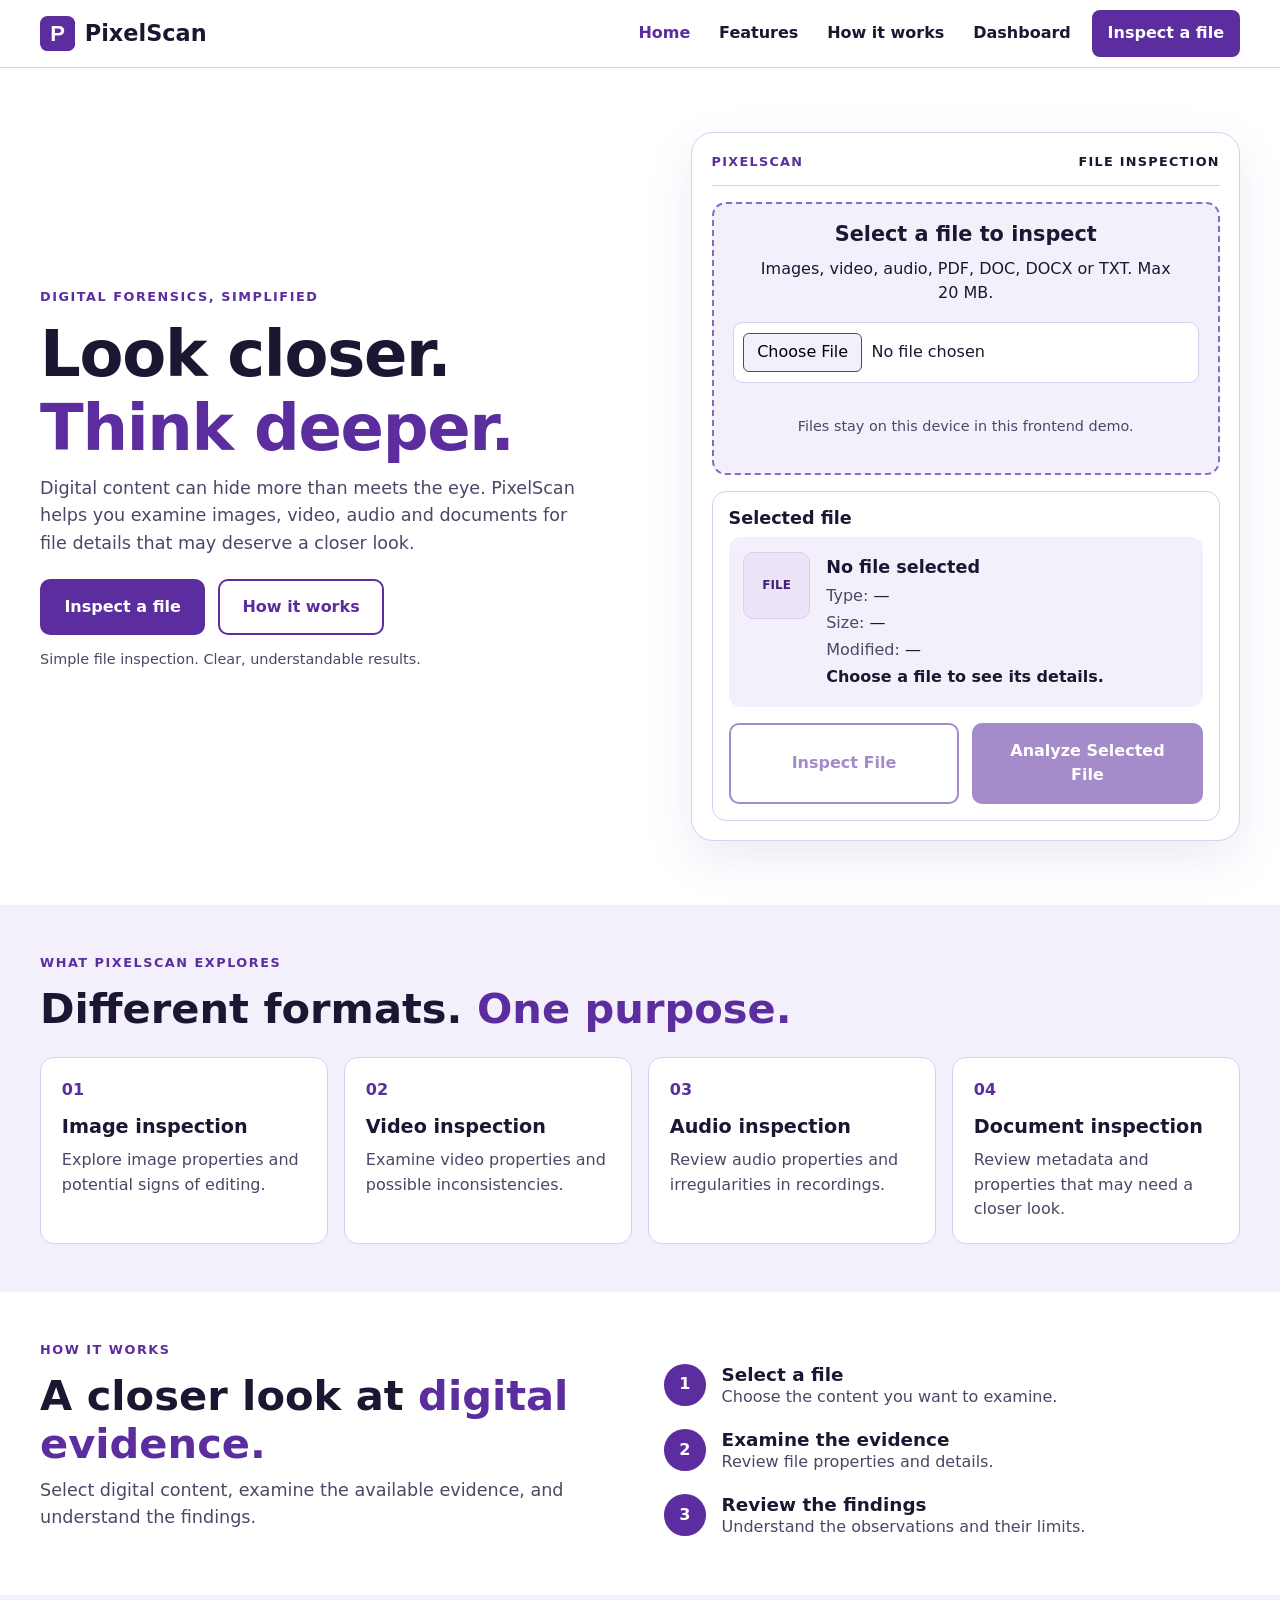
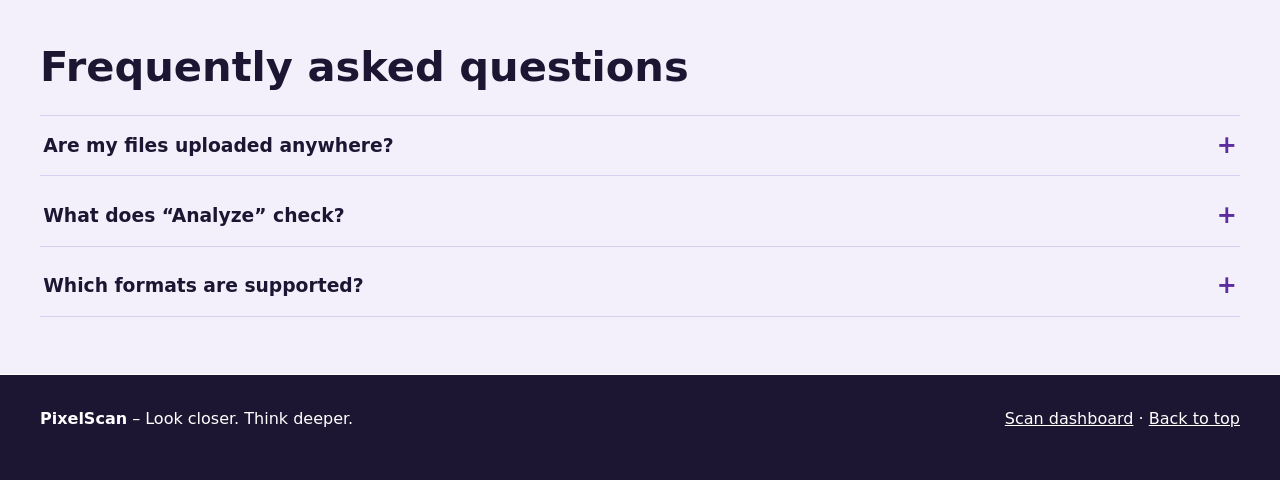
==== commit 25f3ea97: "Update PixelScan with new project implementation" ====
--- a/index.html
+++ b/index.html
@@ -1,169 +1,143 @@
 <!DOCTYPE html>
-<!--
-  PixelScan - index.html
-  Week 1: responsive landing page (header, nav, hero, features, footer)
-  Week 2: accessible modal component (see js/modal.js)
-
-  Structure is semantic: <header>, <nav>, <main>, <section>, <article>, <footer>.
-  The page is fully readable without JavaScript (progressive enhancement):
-  JS only adds the menu toggle and the file inspector.
--->
 <html lang="en" class="no-js">
 <head>
-  <meta charset="UTF-8">
-  <meta name="viewport" content="width=device-width, initial-scale=1.0">
-  <meta name="description" content="PixelScan frontend prototype for inspecting digital files.">
-  <title>PixelScan | Digital Forensics</title>
-
-  <!-- Swap "no-js" for "js" as early as possible so CSS can style JS-only UI. -->
-  <script>document.documentElement.className = "js";</script>
-
-  <link rel="stylesheet" href="css/styles.css">
+  <meta charset="utf-8">
+  <meta name="viewport" content="width=device-width, initial-scale=1">
+  <title>PixelScan – Digital forensics, simplified</title>
+  <meta name="description" content="PixelScan helps you examine images, video, audio and documents for file details that may deserve a closer look.">
+  <meta name="theme-color" content="#5b2d9e">
+  <!-- Inline SVG favicon: no extra network request -->
+  <link rel="icon" href="data:image/svg+xml,%3Csvg xmlns='http://www.w3.org/2000/svg' viewBox='0 0 32 32'%3E%3Crect width='32' height='32' rx='7' fill='%235b2d9e'/%3E%3Ctext x='16' y='23' font-size='20' font-weight='700' text-anchor='middle' fill='white' font-family='Arial'%3EP%3C/text%3E%3C/svg%3E">
+  <link rel="stylesheet" href="css/styles.min.css">
+  <script>document.documentElement.className="js"</script><!-- tiny inline script: enables JS-only styles, avoids flash -->
+  <script src="js/main.min.js" defer></script><!-- defer = never blocks first paint -->
 </head>
 <body>
-  <!-- Skip link: lets keyboard users jump past the navigation (WCAG 2.4.1) -->
   <a class="skip-link" href="#main">Skip to main content</a>
 
-  <!-- ============ HEADER + NAVIGATION ============ -->
   <header class="site-header">
-    <div class="navbar">
-      <a href="#home" class="logo" aria-label="PixelScan home">
-        <span class="logo-icon" aria-hidden="true">P</span><span>PixelScan</span>
+    <div class="wrap header-inner">
+      <a class="logo" href="index.html" aria-label="PixelScan home">
+        <svg viewBox="0 0 32 32" width="36" height="36" aria-hidden="true" focusable="false"><rect width="32" height="32" rx="7" fill="#5b2d9e"/><text x="16" y="23" font-size="20" font-weight="700" text-anchor="middle" fill="#fff" font-family="Arial">P</text></svg>
+        PixelScan
       </a>
-
-      <!-- Hamburger button: visible only on small screens and only when JS runs -->
-      <button type="button" class="nav-toggle" id="navToggle"
-              aria-expanded="false" aria-controls="siteNav">
-        <span class="nav-toggle-bar" aria-hidden="true"></span>
-        <span class="nav-toggle-bar" aria-hidden="true"></span>
-        <span class="nav-toggle-bar" aria-hidden="true"></span>
-        <span class="visually-hidden">Menu</span>
+      <button class="menu-toggle" type="button" aria-expanded="false" aria-controls="site-nav" hidden>
+        <span aria-hidden="true">☰</span> Menu
       </button>
-
-      <nav id="siteNav" class="site-nav" aria-label="Main navigation">
-        <a href="#home">Home</a>
-        <a href="#features">Features</a>
-        <a href="#how-it-works">How it works</a>
-        <a href="#inspect" class="button">Inspect a file</a>
+      <nav id="site-nav" class="nav" aria-label="Main">
+        <ul>
+          <li><a href="index.html" aria-current="page">Home</a></li>
+          <li><a href="#features">Features</a></li>
+          <li><a href="#how-it-works">How it works</a></li>
+          <li><a href="dashboard.html">Dashboard</a></li>
+          <li><a class="nav-cta" href="#inspector">Inspect a file</a></li>
+        </ul>
       </nav>
     </div>
   </header>
 
   <main id="main">
-    <!-- ============ HERO ============ -->
-    <section class="hero container" id="home" aria-labelledby="hero-title">
-      <div class="hero-content">
-        <p class="eyebrow">Digital forensics, simplified</p>
-        <h1 id="hero-title">Look closer.<br><span>Think deeper.</span></h1>
-        <p class="hero-description">
-          Digital content can hide more than meets the eye. PixelScan helps you
-          examine images, video, audio and documents for file details that may
-          deserve a closer look.
-        </p>
-        <div class="hero-actions">
-          <a href="#inspect" class="button">Inspect a file</a>
-          <a href="#how-it-works" class="button button-outline">How it works</a>
-        </div>
-        <p class="small-note">Simple file inspection. Clear, understandable results.</p>
-      </div>
-
-      <!-- File inspection panel (logic lives in js/file-inspector.js) -->
-      <section class="panel" id="inspect" aria-labelledby="inspect-title">
-        <div class="panel-header"><span>PIXELSCAN</span><span class="muted">FILE INSPECTION</span></div>
-
-        <div class="upload-area">
-          <h2 id="inspect-title">Select a file to inspect</h2>
-          <p class="muted">Images, video, audio, PDF, DOC, DOCX or TXT. Max 20 MB.</p>
-          <label class="visually-hidden" for="fileInput">Choose a file to inspect</label>
-          <input type="file" id="fileInput" aria-describedby="file-note"
-                 accept="image/*,video/*,audio/*,.pdf,.doc,.docx,.txt">
-          <p class="muted small" id="file-note">Files stay on this device in this frontend demo.</p>
+    <!-- HERO + INSPECTOR -->
+    <section class="hero" aria-labelledby="hero-title">
+      <div class="wrap hero-grid">
+        <div>
+          <p class="eyebrow">Digital forensics, simplified</p>
+          <h1 id="hero-title">Look closer.<br><span class="accent">Think deeper.</span></h1>
+          <p class="lead">Digital content can hide more than meets the eye. PixelScan helps you examine images, video, audio and documents for file details that may deserve a closer look.</p>
+          <div class="btn-row">
+            <a class="btn" href="#inspector">Inspect a file</a>
+            <a class="btn outline" href="#how-it-works">How it works</a>
+          </div>
+          <p class="note">Simple file inspection. Clear, understandable results.</p>
         </div>
 
-        <div class="selected-file" aria-labelledby="selected-heading">
-          <h3 id="selected-heading">Selected file</h3>
-          <div class="selected-file-body">
-            <div id="filePreview" class="file-preview" aria-hidden="true"><span class="file-icon">FILE</span></div>
-            <div class="selected-file-info">
-              <p id="selectedFileName" class="file-name">No file selected</p>
-              <p id="selectedFileType">Type: —</p>
-              <p id="selectedFileSize">Size: —</p>
-              <p id="fileStatus" role="status" aria-live="polite">Choose a file to see its details.</p>
+        <!-- Interactive component: file inspector -->
+        <section id="inspector" class="card" aria-labelledby="insp-title">
+          <div class="card-head"><span>PixelScan</span><span>File inspection</span></div>
+          <div class="dropzone" id="dropzone">
+            <h2 id="insp-title">Select a file to inspect</h2>
+            <p>Images, video, audio, PDF, DOC, DOCX or TXT. Max 20&nbsp;MB.</p>
+            <label for="file-input" class="sr-only">Choose a file to inspect</label>
+            <input type="file" id="file-input" aria-describedby="file-error file-hint"
+                   accept="image/*,video/*,audio/*,.pdf,.doc,.docx,.txt">
+            <p class="error" id="file-error" role="alert"></p>
+            <p class="note" id="file-hint">Files stay on this device in this frontend demo.</p>
+          </div>
+
+          <section class="selected" aria-labelledby="sel-title">
+            <h2 id="sel-title">Selected file</h2>
+            <div class="file-box">
+              <div class="file-icon" id="file-icon" aria-hidden="true">FILE</div>
+              <dl class="file-meta" id="file-meta">
+                <div class="file-name" id="m-name">No file selected</div>
+                <div><dt>Type: </dt><dd id="m-type">—</dd></div>
+                <div><dt>Size: </dt><dd id="m-size">—</dd></div>
+                <div><dt>Modified: </dt><dd id="m-date">—</dd></div>
+                <div id="m-hint"><strong>Choose a file to see its details.</strong></div>
+              </dl>
             </div>
-          </div>
-          <div class="file-actions">
-            <button type="button" id="inspectButton" class="button button-outline" disabled>Inspect File</button>
-            <button type="button" id="analyzeButton" class="button" disabled>Analyze Selected File</button>
-          </div>
-        </div>
-      </section>
+            <div class="btn-row">
+              <button class="btn outline" type="button" id="btn-inspect" disabled>Inspect File</button>
+              <button class="btn" type="button" id="btn-analyze" disabled>Analyze Selected File</button>
+            </div>
+            <!-- aria-live: screen readers announce results when they appear -->
+            <div class="results" id="results" aria-live="polite" hidden></div>
+          </section>
+        </section>
+      </div>
     </section>
 
-    <!-- ============ FEATURE HIGHLIGHTS ============ -->
-    <section class="features" id="features" aria-labelledby="features-title">
-      <div class="container">
+    <!-- FEATURES -->
+    <section class="section alt" id="features" aria-labelledby="feat-title">
+      <div class="wrap">
         <p class="eyebrow">What PixelScan explores</p>
-        <h2 id="features-title">Different formats. <span>One purpose.</span></h2>
-        <div class="feature-grid">
-          <article class="card"><span class="card-number">01</span><h3>Image inspection</h3><p>Explore image properties and potential signs of editing.</p></article>
-          <article class="card"><span class="card-number">02</span><h3>Video inspection</h3><p>Examine video properties and possible inconsistencies.</p></article>
-          <article class="card"><span class="card-number">03</span><h3>Audio inspection</h3><p>Review audio properties and irregularities in recordings.</p></article>
-          <article class="card"><span class="card-number">04</span><h3>Document inspection</h3><p>Review metadata and properties that may need a closer look.</p></article>
+        <h2 id="feat-title">Different formats. <span class="accent">One purpose.</span></h2>
+        <ul class="cards">
+          <li><span class="num">01</span><h3>Image inspection</h3><p>Explore image properties and potential signs of editing.</p></li>
+          <li><span class="num">02</span><h3>Video inspection</h3><p>Examine video properties and possible inconsistencies.</p></li>
+          <li><span class="num">03</span><h3>Audio inspection</h3><p>Review audio properties and irregularities in recordings.</p></li>
+          <li><span class="num">04</span><h3>Document inspection</h3><p>Review metadata and properties that may need a closer look.</p></li>
+        </ul>
+      </div>
+    </section>
+
+    <!-- HOW IT WORKS -->
+    <section class="section" id="how-it-works" aria-labelledby="how-title">
+      <div class="wrap split">
+        <div>
+          <p class="eyebrow">How it works</p>
+          <h2 id="how-title">A closer look at <span class="accent">digital evidence.</span></h2>
+          <p class="lead">Select digital content, examine the available evidence, and understand the findings.</p>
+        </div>
+        <ol class="steps">
+          <li><span class="dot" aria-hidden="true">1</span><div><h3>Select a file</h3><p>Choose the content you want to examine.</p></div></li>
+          <li><span class="dot" aria-hidden="true">2</span><div><h3>Examine the evidence</h3><p>Review file properties and details.</p></div></li>
+          <li><span class="dot" aria-hidden="true">3</span><div><h3>Review the findings</h3><p>Understand the observations and their limits.</p></div></li>
+        </ol>
+      </div>
+    </section>
+
+    <!-- FAQ accordion (Week 2 reusable component) -->
+    <section class="section alt" aria-labelledby="faq-title">
+      <div class="wrap">
+        <h2 id="faq-title">Frequently asked questions</h2>
+        <div class="accordion" data-accordion>
+          <h3><button class="acc-btn" type="button" aria-expanded="false" aria-controls="faq1" id="faq1-btn">Are my files uploaded anywhere?</button></h3>
+          <div class="acc-panel" id="faq1" role="region" aria-labelledby="faq1-btn"><div><p>No. This demo reads files in your browser only. Nothing is sent to a server.</p></div></div>
+          <h3><button class="acc-btn" type="button" aria-expanded="false" aria-controls="faq2" id="faq2-btn">What does “Analyze” check?</button></h3>
+          <div class="acc-panel" id="faq2" role="region" aria-labelledby="faq2-btn"><div><p>It compares the file extension with the real file signature, computes a SHA-256 fingerprint and reports basic properties. Results are observations, not proof of tampering.</p></div></div>
+          <h3><button class="acc-btn" type="button" aria-expanded="false" aria-controls="faq3" id="faq3-btn">Which formats are supported?</button></h3>
+          <div class="acc-panel" id="faq3" role="region" aria-labelledby="faq3-btn"><div><p>Images, video, audio, PDF, DOC, DOCX and TXT up to 20&nbsp;MB.</p></div></div>
         </div>
       </div>
     </section>
-
-    <!-- ============ HOW IT WORKS ============ -->
-    <section class="workflow container" id="how-it-works" aria-labelledby="workflow-title">
-      <div>
-        <p class="eyebrow">How it works</p>
-        <h2 id="workflow-title">A closer look at <span>digital evidence.</span></h2>
-        <p class="muted">Select digital content, examine the available evidence, and understand the findings.</p>
-      </div>
-      <ol class="steps">
-        <li><span class="step-number" aria-hidden="true">1</span><div><h3>Select a file</h3><p>Choose the content you want to examine.</p></div></li>
-        <li><span class="step-number" aria-hidden="true">2</span><div><h3>Examine the evidence</h3><p>Review file properties and details.</p></div></li>
-        <li><span class="step-number" aria-hidden="true">3</span><div><h3>Review the findings</h3><p>Understand the observations and their limits.</p></div></li>
-      </ol>
-    </section>
   </main>
 
-  <!-- ============ FOOTER ============ -->
   <footer class="site-footer">
-    <div class="container footer-content">
-      <a href="#home" class="logo"><span class="logo-icon" aria-hidden="true">P</span><span>PixelScan</span></a>
-      <p class="muted small">Digital forensics concept · Frontend prototype</p>
+    <div class="wrap footer-inner">
+      <p><strong>PixelScan</strong> – Look closer. Think deeper.</p>
+      <p><a href="dashboard.html">Scan dashboard</a> · <a href="#main">Back to top</a></p>
     </div>
   </footer>
-
-  <!-- ============ WEEK 2 COMPONENT: ACCESSIBLE MODAL ============
-       Markup contract for js/modal.js:
-       - role="dialog" + aria-modal="true" + aria-labelledby (title) + aria-describedby
-       - [data-modal-close] on any element that should close it
-       - Hidden by the `hidden` attribute (works even if CSS fails to load) -->
-  <div id="analysisModal" class="modal" role="dialog" aria-modal="true"
-       aria-labelledby="modalTitle" aria-describedby="modalDescription" hidden>
-    <div class="modal-content">
-      <button type="button" class="modal-close" data-modal-close aria-label="Close dialog">&times;</button>
-      <h2 id="modalTitle">Inspect File</h2>
-      <p id="modalDescription">Review your selected file details below.</p>
-      <div id="fileDetails" class="file-details"></div>
-      <p id="modalStatus" role="status" aria-live="polite">Ready.</p>
-      <div id="progressTrack" class="progress-track" role="progressbar" aria-label="Demo analysis progress"
-           aria-valuemin="0" aria-valuemax="100" aria-valuenow="0" hidden>
-        <div id="progressFill" class="progress-fill"></div>
-      </div>
-      <p id="analysisResult" class="result"></p>
-      <button type="button" id="startAnalysis" class="button button-block">Start Demo Analysis</button>
-    </div>
-  </div>
-
-  <noscript><p class="noscript-note">JavaScript is turned off, so file inspection is unavailable. The rest of the page still works.</p></noscript>
-
-  <!-- Plain scripts (not ES modules) so the site also works when opened via file://.
-       Order matters: shared components first, page logic last. -->
-  <script src="js/menu.js"></script>
-  <script src="js/modal.js"></script>
-  <script src="js/file-inspector.js"></script>
 </body>
 </html>
--- a/css/styles.min.css
+++ b/css/styles.min.css
@@ -0,0 +1 @@
+:root{--brand:#5b2d9e;--brand-dark:#42207a;--ink:#1d1633;--muted:#4d4666;--tint:#f4f0fb;--line:#d9cff0;--white:#fff;--ok:#14663a;--warn:#8a4b00;--bad:#a1122f;--radius:14px;--wrap:1200px;font-family:system-ui,-apple-system,"Segoe UI",Roboto,Helvetica,Arial,sans-serif}*,*::before,*::after{box-sizing:border-box}html{scroll-behavior:smooth;scroll-padding-top:5rem}body{margin:0;color:var(--ink);background:var(--white);line-height:1.55;font-size:1rem}img,svg{max-width:100%;height:auto}h1,h2,h3{line-height:1.15;margin:0 0 .6rem}p{margin:0 0 1rem}a{color:var(--brand)}.wrap{width:min(100% - 2rem,var(--wrap));margin-inline:auto}.eyebrow{font-size:.8rem;font-weight:800;letter-spacing:.12em;text-transform:uppercase;color:var(--brand);margin:0 0 .75rem}.accent{color:var(--brand)}.skip-link{position:absolute;left:1rem;top:-4rem;background:var(--brand);color:#fff;padding:.7rem 1rem;border-radius:8px;z-index:100}.skip-link:focus{top:1rem}.sr-only{position:absolute;width:1px;height:1px;overflow:hidden;clip:rect(0 0 0 0);white-space:nowrap}:focus-visible{outline:3px solid #1a73e8;outline-offset:3px;border-radius:4px}.site-header{position:sticky;top:0;z-index:50;background:var(--white);border-bottom:1px solid var(--line)}.header-inner{display:flex;align-items:center;justify-content:space-between;min-height:4.2rem}.logo{display:flex;align-items:center;gap:.6rem;font-weight:800;font-size:1.4rem;color:var(--ink);text-decoration:none}.logo svg{width:2.2rem;height:2.2rem}.menu-toggle{display:inline-flex;align-items:center;gap:.5rem;background:none;border:2px solid var(--brand);color:var(--brand);font:inherit;font-weight:700;padding:.45rem .8rem;border-radius:10px;cursor:pointer}.nav{display:none;position:absolute;left:0;right:0;top:100%;background:var(--white);border-bottom:1px solid var(--line);padding:.5rem 1rem 1rem}.nav.open{display:block}.menu-toggle[hidden]{display:none}.no-js .nav{display:block;position:static;border:0}.nav ul{list-style:none;margin:0;padding:0;display:flex;flex-direction:column;gap:.25rem}.nav a{display:block;padding:.7rem .5rem;font-weight:600;color:var(--ink);text-decoration:none;border-radius:8px}.nav a:hover,.nav a[aria-current="page"]{color:var(--brand)}.nav a.nav-cta{background:var(--brand);color:#fff;text-align:center}.nav a.nav-cta:hover{background:var(--brand-dark);color:#fff}.btn{display:inline-block;font:inherit;font-weight:700;padding:.85rem 1.4rem;border-radius:10px;border:2px solid var(--brand);background:var(--brand);color:#fff;text-decoration:none;cursor:pointer;min-height:44px}.btn:hover{background:var(--brand-dark);border-color:var(--brand-dark)}.btn.outline{background:var(--white);color:var(--brand)}.btn.outline:hover{background:var(--tint)}.btn:disabled{opacity:.55;cursor:not-allowed}.btn-row{display:flex;flex-wrap:wrap;gap:.8rem;margin:1.4rem 0 .8rem}.hero{padding:2.5rem 0 3rem}.hero-grid{display:grid;gap:2rem;grid-template-columns:minmax(0,1fr)}.hero h1{font-size:clamp(2.4rem,7vw,4rem);letter-spacing:-.02em}.lead{font-size:1.1rem;color:var(--muted);max-width:34rem}.note{font-size:.9rem;color:var(--muted)}.card{background:var(--white);border:1px solid var(--line);border-radius:22px;padding:1.2rem;box-shadow:0 18px 50px rgba(91,45,158,.1)}.card-head{display:flex;justify-content:space-between;font-size:.8rem;font-weight:800;letter-spacing:.1em;text-transform:uppercase;border-bottom:1px solid var(--line);padding-bottom:.8rem;margin-bottom:1rem}.card-head span:first-child{color:var(--brand)}.dropzone{border:2px dashed #8a6bc2;border-radius:var(--radius);background:var(--tint);padding:1.2rem;text-align:center;transition:background .2s}.dropzone.is-over{background:#e6dcf7}.dropzone h2{font-size:1.3rem}.dropzone input[type=file]{width:100%;max-width:100%;padding:.6rem;background:#fff;border:1px solid var(--line);border-radius:10px;font:inherit}.dropzone input::file-selector-button{font:inherit;padding:.4rem .8rem;margin-right:.6rem;border:1px solid var(--muted);border-radius:6px;background:var(--tint);cursor:pointer}.error{color:var(--bad);font-weight:700;margin:.6rem 0 0;min-height:1.4em}.selected{margin-top:1rem;border:1px solid var(--line);border-radius:var(--radius);padding:1rem}.selected h2{font-size:1.1rem}.file-box{display:flex;gap:1rem;background:var(--tint);border-radius:12px;padding:.9rem}.file-icon{flex:none;width:4.2rem;height:4.2rem;display:grid;place-items:center;border:1px solid var(--line);border-radius:10px;background:#ebe3f8;font-weight:800;font-size:.75rem;color:var(--brand-dark)}.file-meta{margin:0;min-width:0}.file-meta dt{display:inline;color:var(--muted)}.file-meta dd{display:inline;margin:0;overflow-wrap:anywhere}.file-meta div{margin:.15rem 0}.file-name{font-weight:800;font-size:1.1rem;overflow-wrap:anywhere}.selected .btn-row{margin:1rem 0 0}.selected .btn{flex:1 1 9rem}.results{margin-top:1rem;border-left:4px solid var(--brand);padding:.2rem 0 .2rem 1rem}.results h3{font-size:1rem}.results ul{margin:.3rem 0;padding-left:1.1rem}.badge{display:inline-block;padding:.1rem .6rem;border-radius:99px;font-size:.8rem;font-weight:800;border:1px solid currentColor}.badge.ok{color:var(--ok)}.badge.warn{color:var(--warn)}.badge.bad{color:var(--bad)}.section{padding:3rem 0;content-visibility:auto;contain-intrinsic-size:auto 600px}.section.alt{background:var(--tint)}.section h2{font-size:clamp(1.8rem,5vw,2.6rem)}.cards{list-style:none;margin:1.5rem 0 0;padding:0;display:grid;gap:1rem}.cards li{background:#fff;border:1px solid var(--line);border-radius:var(--radius);padding:1.3rem}.cards .num{display:block;color:var(--brand);font-weight:800;margin-bottom:.8rem}.cards h3{font-size:1.2rem}.cards p{color:var(--muted);margin:0}.steps{list-style:none;margin:1.5rem 0 0;padding:0;display:grid;gap:1.2rem}.steps li{display:flex;gap:1rem}.steps .dot{flex:none;width:2.6rem;height:2.6rem;border-radius:50%;background:var(--brand);color:#fff;display:grid;place-items:center;font-weight:800}.steps h3{font-size:1.15rem;margin:0}.steps p{margin:0;color:var(--muted)}.accordion{margin-top:1.5rem;border-top:1px solid var(--line)}.acc-btn{width:100%;display:flex;justify-content:space-between;align-items:center;gap:1rem;background:none;border:0;border-bottom:1px solid var(--line);padding:1rem .2rem;font:inherit;font-weight:700;text-align:left;color:var(--ink);cursor:pointer;min-height:44px}.acc-btn::after{content:"+";font-size:1.5rem;color:var(--brand);transition:transform .25s}.acc-btn[aria-expanded="true"]::after{transform:rotate(45deg)}.acc-panel{display:grid;grid-template-rows:0fr;transition:grid-template-rows .25s}.acc-panel.open{grid-template-rows:1fr}.acc-panel>div{overflow:hidden}.acc-panel p{padding:.8rem .2rem 0;color:var(--muted)}.no-js .acc-panel{grid-template-rows:1fr}.site-footer{background:var(--ink);color:#fff;padding:2rem 0}.site-footer a{color:#fff}.footer-inner{display:flex;flex-direction:column;gap:.6rem}.page-title{padding:2rem 0 1rem}.stats{display:grid;gap:1rem;grid-template-columns:1fr 1fr;margin:0;padding:0;list-style:none}.stats li{background:var(--tint);border-radius:var(--radius);padding:1rem}.stats strong{display:block;font-size:2rem;color:var(--brand)}.panel{background:#fff;border:1px solid var(--line);border-radius:var(--radius);padding:1.2rem;margin-top:1rem}.panel h2{font-size:1.3rem}.filters{display:grid;gap:.8rem;margin-bottom:1rem}.filters label{display:flex;flex-direction:column;font-weight:700;font-size:.9rem;gap:.25rem}.filters input,.filters select{font:inherit;padding:.6rem;border:1px solid #6b6385;border-radius:8px;min-height:44px}.chart{display:grid;gap:.6rem}.bar-row{display:grid;grid-template-columns:5.5rem 1fr 2rem;align-items:center;gap:.6rem;font-size:.95rem}.bar{height:1.2rem;background:var(--brand);border-radius:6px;min-width:4px}.table-wrap{overflow-x:auto}table{width:100%;border-collapse:collapse;min-width:34rem}caption{text-align:left;font-weight:700;padding-bottom:.5rem}th,td{padding:.7rem .6rem;text-align:left;border-bottom:1px solid var(--line)}th{background:var(--tint)}th button{font:inherit;font-weight:800;background:none;border:0;cursor:pointer;color:var(--ink);padding:.2rem;min-height:32px}th[aria-sort="ascending"] button::after{content:" ▲"}th[aria-sort="descending"] button::after{content:" ▼"}@media (min-width:640px){.cards{grid-template-columns:repeat(2,1fr)}.stats{grid-template-columns:repeat(4,1fr)}.filters{grid-template-columns:2fr 1fr 1fr}}@media (min-width:900px){.menu-toggle{display:none}.nav{display:block;position:static;border:0;padding:0}.nav ul{flex-direction:row;align-items:center;gap:.8rem}.nav a.nav-cta{padding:.7rem 1rem}.hero{padding:4rem 0}.hero-grid{grid-template-columns:1.1fr 1fr;align-items:center;gap:3rem}.cards{grid-template-columns:repeat(4,1fr)}.split{display:grid;grid-template-columns:1fr 1fr;gap:3rem;align-items:start}.footer-inner{flex-direction:row;justify-content:space-between}}@media (prefers-reduced-motion:reduce){*{transition:none!important;scroll-behavior:auto!important}}@media (forced-colors:active){.btn,.badge{border:2px solid ButtonText}}
